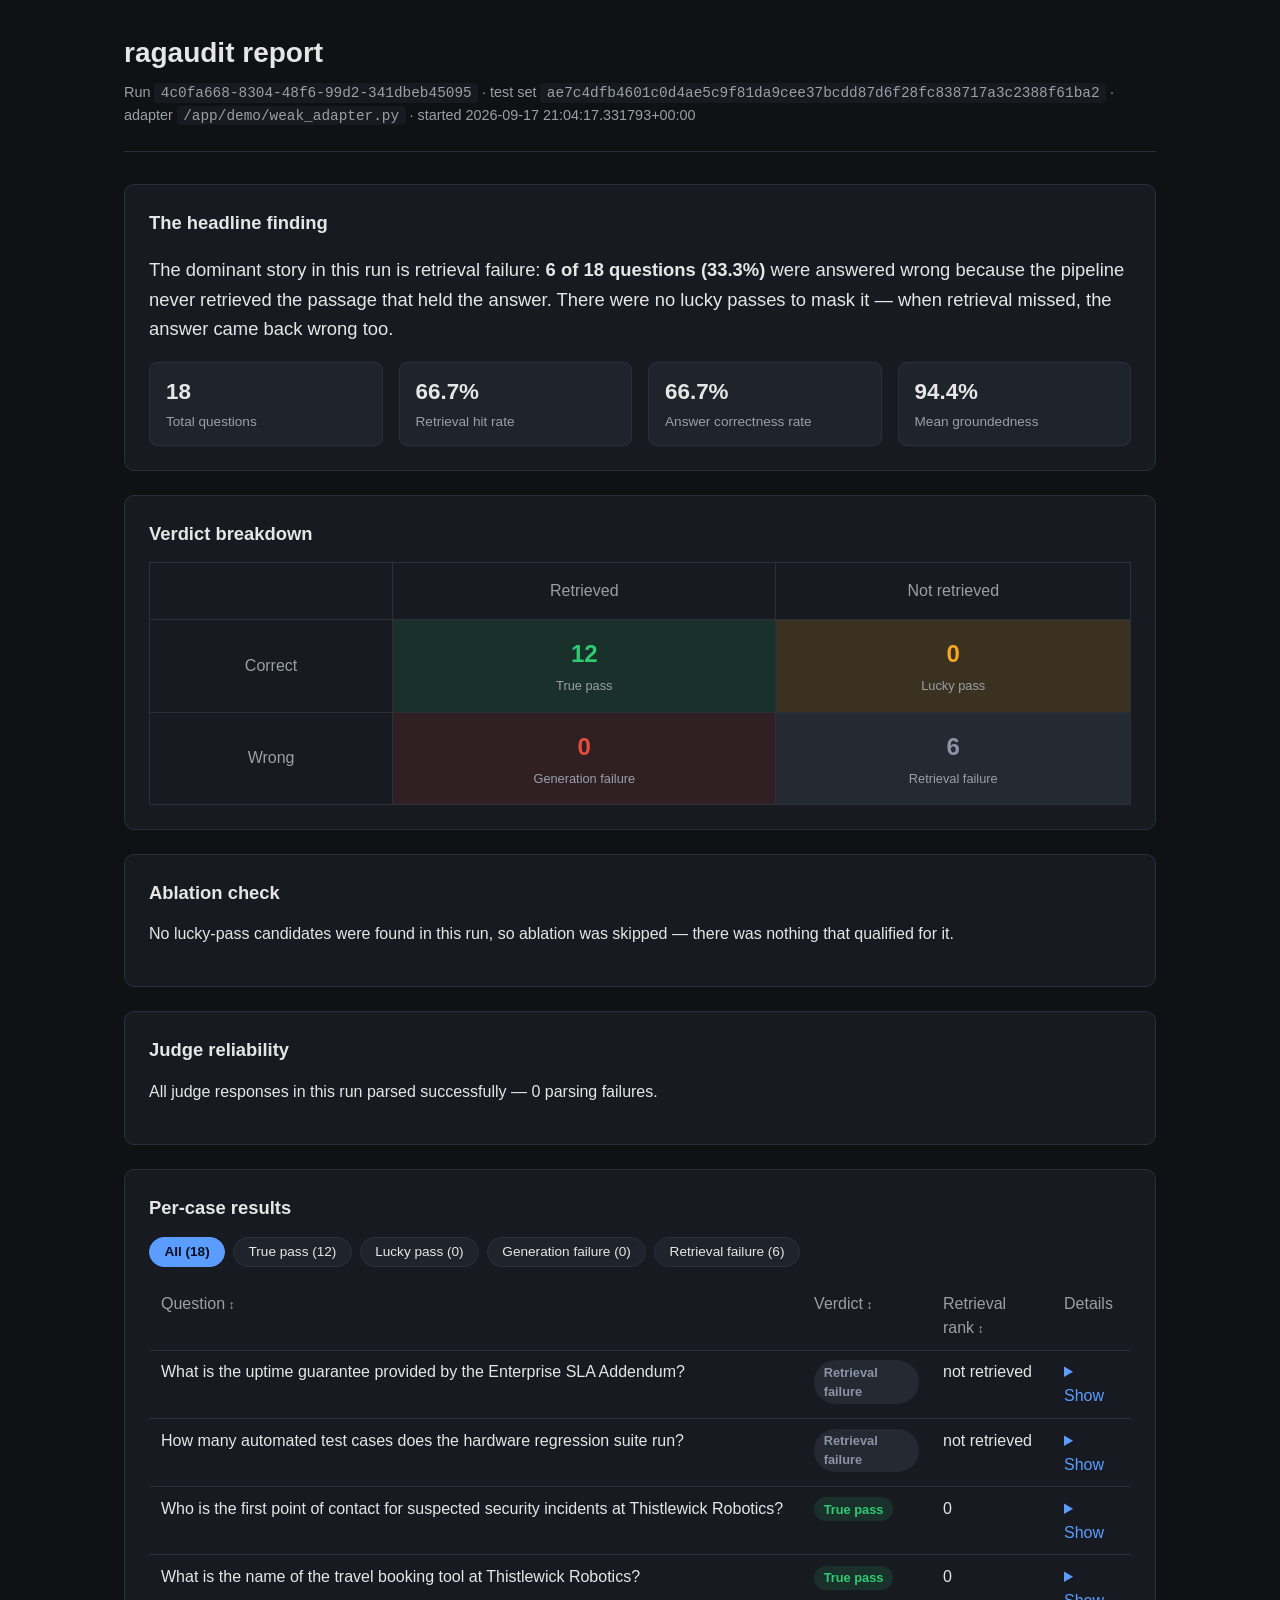
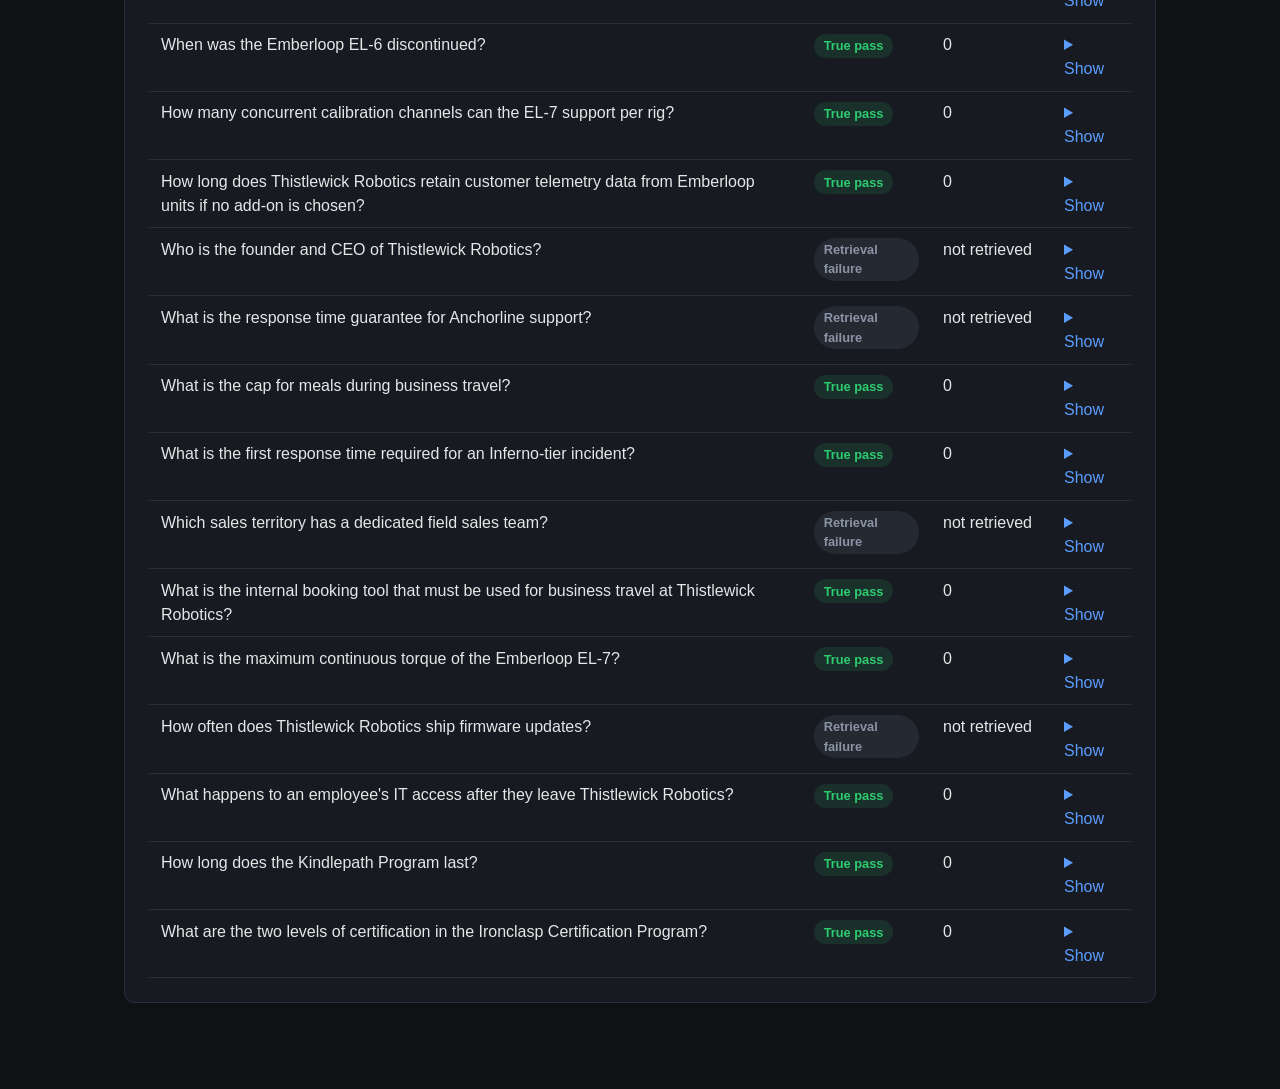
==== docs/sample-report-degraded.html @ cb57e563 "Publish sample reports" ====
<!DOCTYPE html>
<html lang="en" data-theme="dark">
<head>
<meta charset="utf-8">
<meta name="viewport" content="width=device-width, initial-scale=1">
<title>ragaudit report — 4c0fa668-8304-48f6-99d2-341dbeb45095</title>
<style>
/* Shared stylesheet for the ragaudit HTML report and the docs/ landing page.
   Dark theme, system font stack, no external fonts or frameworks. */

:root {
  --bg: #0f1115;
  --surface: #171a21;
  --surface-raised: #1f232c;
  --border: #2a2f3a;
  --text: #e6e6e6;
  --text-muted: #9aa0a6;
  --accent: #5b9dff;

  --true-pass: #2ecc71;
  --lucky-pass: #f5a623;
  --generation-failure: #e74c3c;
  --retrieval-failure: #8a94a6;

  --true-pass-bg: rgba(46, 204, 113, 0.12);
  --lucky-pass-bg: rgba(245, 166, 35, 0.16);
  --generation-failure-bg: rgba(231, 76, 60, 0.12);
  --retrieval-failure-bg: rgba(138, 148, 166, 0.12);
}

* {
  box-sizing: border-box;
}

body {
  margin: 0;
  padding: 0;
  background: var(--bg);
  color: var(--text);
  font-family: -apple-system, BlinkMacSystemFont, "Segoe UI", Roboto, Helvetica, Arial, sans-serif;
  line-height: 1.5;
}

.container {
  max-width: 1080px;
  margin: 0 auto;
  padding: 2rem 1.5rem 4rem;
}

header.report-header {
  margin-bottom: 2rem;
  padding-bottom: 1.5rem;
  border-bottom: 1px solid var(--border);
}

header.report-header h1 {
  margin: 0 0 0.5rem;
  font-size: 1.75rem;
}

.meta {
  color: var(--text-muted);
  font-size: 0.9rem;
}

.meta code {
  background: var(--surface);
  padding: 0.1rem 0.4rem;
  border-radius: 4px;
}

section {
  background: var(--surface);
  border: 1px solid var(--border);
  border-radius: 10px;
  padding: 1.5rem;
  margin-bottom: 1.5rem;
}

section h2 {
  margin-top: 0;
  font-size: 1.15rem;
}

.headline-sentence {
  font-size: 1.15rem;
  line-height: 1.6;
}

.stats-grid {
  display: grid;
  grid-template-columns: repeat(auto-fit, minmax(160px, 1fr));
  gap: 1rem;
}

.stat {
  background: var(--surface-raised);
  border: 1px solid var(--border);
  border-radius: 8px;
  padding: 0.75rem 1rem;
}

.stat .value {
  font-size: 1.4rem;
  font-weight: 600;
  display: block;
}

.stat .label {
  color: var(--text-muted);
  font-size: 0.85rem;
}

table.matrix-table {
  border-collapse: collapse;
  width: 100%;
  text-align: center;
}

table.matrix-table th,
table.matrix-table td {
  border: 1px solid var(--border);
  padding: 1rem;
}

table.matrix-table th {
  color: var(--text-muted);
  font-weight: 500;
}

table.matrix-table td {
  font-size: 1.5rem;
  font-weight: 700;
}

.cell-label {
  display: block;
  font-size: 0.8rem;
  font-weight: 400;
  color: var(--text-muted);
  margin-top: 0.25rem;
}

.cell-true-pass {
  background: var(--true-pass-bg);
  color: var(--true-pass);
}

.cell-lucky-pass {
  background: var(--lucky-pass-bg);
  color: var(--lucky-pass);
}

.cell-generation-failure {
  background: var(--generation-failure-bg);
  color: var(--generation-failure);
}

.cell-retrieval-failure {
  background: var(--retrieval-failure-bg);
  color: var(--retrieval-failure);
}

.warning {
  color: var(--lucky-pass);
}

.filter-bar {
  display: flex;
  flex-wrap: wrap;
  gap: 0.5rem;
  margin-bottom: 1rem;
}

.filter-btn {
  background: var(--surface-raised);
  color: var(--text);
  border: 1px solid var(--border);
  border-radius: 999px;
  padding: 0.4rem 0.9rem;
  font-size: 0.85rem;
  cursor: pointer;
}

.filter-btn:hover {
  border-color: var(--accent);
}

.filter-btn.active {
  background: var(--accent);
  border-color: var(--accent);
  color: #061021;
  font-weight: 600;
}

table#case-table {
  border-collapse: collapse;
  width: 100%;
}

table#case-table th,
table#case-table td {
  border-bottom: 1px solid var(--border);
  padding: 0.6rem 0.75rem;
  text-align: left;
  vertical-align: top;
}

table#case-table th {
  color: var(--text-muted);
  font-weight: 500;
  user-select: none;
}

table#case-table th[data-sort]::after {
  content: " \2195";
  color: var(--text-muted);
  font-size: 0.75rem;
}

.badge {
  display: inline-block;
  padding: 0.15rem 0.6rem;
  border-radius: 999px;
  font-size: 0.8rem;
  font-weight: 600;
}

.badge-true_pass {
  background: var(--true-pass-bg);
  color: var(--true-pass);
}

.badge-lucky_pass {
  background: var(--lucky-pass-bg);
  color: var(--lucky-pass);
}

.badge-generation_failure {
  background: var(--generation-failure-bg);
  color: var(--generation-failure);
}

.badge-retrieval_failure {
  background: var(--retrieval-failure-bg);
  color: var(--retrieval-failure);
}

details summary {
  cursor: pointer;
  color: var(--accent);
}

details dl {
  margin: 0.75rem 0 0;
}

details dt {
  color: var(--text-muted);
  font-size: 0.8rem;
  margin-top: 0.6rem;
}

details dd {
  margin: 0.2rem 0 0;
  white-space: pre-wrap;
}

details ol {
  margin: 0.2rem 0 0;
  padding-left: 1.2rem;
}

a {
  color: var(--accent);
}

</style>
</head>
<body>
<div class="container">

  <header class="report-header">
    <h1>ragaudit report</h1>
    <div class="meta">
      Run <code>4c0fa668-8304-48f6-99d2-341dbeb45095</code> ·
      test set <code>ae7c4dfb4601c0d4ae5c9f81da9cee37bcdd87d6f28fc838717a3c2388f61ba2</code> ·
      adapter <code>/app/demo/weak_adapter.py</code> ·
      started 2026-09-17 21:04:17.331793+00:00
    </div>
  </header>

  <section class="headline">
    <h2>The headline finding</h2>
    <p class="headline-sentence">
      
      The dominant story in this run is retrieval failure:
      <strong>6 of 18 questions (33.3%)</strong>
      were answered wrong because the pipeline never retrieved the passage that held the answer.
      There were no lucky passes to mask it &mdash; when retrieval missed, the answer came back
      wrong too.
      
    </p>
    <div class="stats-grid">
      <div class="stat">
        <span class="value">18</span>
        <span class="label">Total questions</span>
      </div>
      <div class="stat">
        <span class="value">66.7%</span>
        <span class="label">Retrieval hit rate</span>
      </div>
      <div class="stat">
        <span class="value">66.7%</span>
        <span class="label">Answer correctness rate</span>
      </div>
      <div class="stat">
        <span class="value">
          94.4%
        </span>
        <span class="label">Mean groundedness</span>
      </div>
    </div>
  </section>

  <section class="matrix">
    <h2>Verdict breakdown</h2>
    <table class="matrix-table">
      <thead>
        <tr>
          <th></th>
          <th>Retrieved</th>
          <th>Not retrieved</th>
        </tr>
      </thead>
      <tbody>
        <tr>
          <th>Correct</th>
          <td class="cell-true-pass">12<span class="cell-label">True pass</span></td>
          <td class="cell-lucky-pass">0<span class="cell-label">Lucky pass</span></td>
        </tr>
        <tr>
          <th>Wrong</th>
          <td class="cell-generation-failure">0<span class="cell-label">Generation failure</span></td>
          <td class="cell-retrieval-failure">6<span class="cell-label">Retrieval failure</span></td>
        </tr>
      </tbody>
    </table>
  </section>

  <section class="ablation">
    <h2>Ablation check</h2>
    
    <p>No lucky-pass candidates were found in this run, so ablation was skipped &mdash; there was
    nothing that qualified for it.</p>
    
  </section>

  <section class="judge-failures">
    <h2>Judge reliability</h2>
    <p>
      
      All judge responses in this run parsed successfully &mdash; 0 parsing failures.
      
    </p>
  </section>

  <section class="cases">
    <h2>Per-case results</h2>
    <div class="filter-bar" role="group" aria-label="Filter by verdict">
      <button type="button" class="filter-btn active" data-filter="all">All (18)</button>
      <button type="button" class="filter-btn" data-filter="true_pass">True pass (12)</button>
      <button type="button" class="filter-btn" data-filter="lucky_pass">Lucky pass (0)</button>
      <button type="button" class="filter-btn" data-filter="generation_failure">Generation failure (0)</button>
      <button type="button" class="filter-btn" data-filter="retrieval_failure">Retrieval failure (6)</button>
    </div>
    <table id="case-table">
      <thead>
        <tr>
          <th data-sort="question">Question</th>
          <th data-sort="verdict">Verdict</th>
          <th data-sort="rank">Retrieval rank</th>
          <th>Details</th>
        </tr>
      </thead>
      <tbody>
        
        <tr class="case-row" data-verdict="retrieval_failure" data-rank="-1">
          <td>What is the uptime guarantee provided by the Enterprise SLA Addendum?</td>
          <td><span class="badge badge-retrieval_failure">Retrieval failure</span></td>
          <td>not retrieved</td>
          <td>
            <details>
              <summary>Show</summary>
              <dl>
                <dt>Expected answer</dt>
                <dd>99.9% measured monthly</dd>
                <dt>Model answer</dt>
                <dd>I don&#39;t know.</dd>
                <dt>Retrieved contexts</dt>
                <dd>
                  
                  <ol>
                    
                    <li># Internal Tools Naming Convention

Thistlewick Robotics names most of its internal tools after fire or
ember imagery, a tradition that started with the Redwatch Protocol and
has stuck ever since: the expense system is Ledgerfox, the travel
booking tool is Farroute, and the offboarding process is the Emberdown
Process. New internal tools are supposed to follow this convention, but
it is enforced only loosely; the engineering team&#39;s internal wiki is
simply called &#34;the Wiki&#34; and nobody has ever proposed renaming it. Any
new tool name must be approved by the internal tools committee before
it ships company-wide.
</li>
                    
                  </ol>
                  
                </dd>
                
                
              </dl>
            </details>
          </td>
        </tr>
        
        <tr class="case-row" data-verdict="retrieval_failure" data-rank="-1">
          <td>How many automated test cases does the hardware regression suite run?</td>
          <td><span class="badge badge-retrieval_failure">Retrieval failure</span></td>
          <td>not retrieved</td>
          <td>
            <details>
              <summary>Show</summary>
              <dl>
                <dt>Expected answer</dt>
                <dd>212</dd>
                <dt>Model answer</dt>
                <dd>I don&#39;t know.</dd>
                <dt>Retrieved contexts</dt>
                <dd>
                  
                  <ol>
                    
                    <li># Expense Policy

Thistlewick Robotics reimburses employee expenses submitted within 60
days of purchase; anything older is denied automatically by the
expense system, with no manual override. Meals during business travel
are capped at 45 dollars per day. Any single expense over 500 dollars
requires manager approval before submission, not just after. The
expense system, internally called Ledgerfox, was adopted in 2022 and
replaced a manual spreadsheet process that had been in place since the
company&#39;s founding.
</li>
                    
                  </ol>
                  
                </dd>
                
                
              </dl>
            </details>
          </td>
        </tr>
        
        <tr class="case-row" data-verdict="true_pass" data-rank="0">
          <td>Who is the first point of contact for suspected security incidents at Thistlewick Robotics?</td>
          <td><span class="badge badge-true_pass">True pass</span></td>
          <td>0</td>
          <td>
            <details>
              <summary>Show</summary>
              <dl>
                <dt>Expected answer</dt>
                <dd>The on-call security lead.</dd>
                <dt>Model answer</dt>
                <dd>The first point of contact for suspected security incidents at Thistlewick Robotics is the on-call security lead.</dd>
                <dt>Retrieved contexts</dt>
                <dd>
                  
                  <ol>
                    
                    <li># Security Incident Escalation

Suspected security incidents at Thistlewick Robotics are escalated
through a chain separate from the Redwatch Protocol used for
operational incidents. The first point of contact is the on-call
security lead, who must acknowledge a report within 15 minutes. If the
security lead does not acknowledge within that window, the report
automatically pages the CTO directly. All confirmed security incidents
are logged in a register that only two people can edit: the CTO and
the head of security. The register has never been reset since it was
created in 2021.
</li>
                    
                  </ol>
                  
                </dd>
                
                
              </dl>
            </details>
          </td>
        </tr>
        
        <tr class="case-row" data-verdict="true_pass" data-rank="0">
          <td>What is the name of the travel booking tool at Thistlewick Robotics?</td>
          <td><span class="badge badge-true_pass">True pass</span></td>
          <td>0</td>
          <td>
            <details>
              <summary>Show</summary>
              <dl>
                <dt>Expected answer</dt>
                <dd>Farroute</dd>
                <dt>Model answer</dt>
                <dd>The name of the travel booking tool at Thistlewick Robotics is Farroute.</dd>
                <dt>Retrieved contexts</dt>
                <dd>
                  
                  <ol>
                    
                    <li># Internal Tools Naming Convention

Thistlewick Robotics names most of its internal tools after fire or
ember imagery, a tradition that started with the Redwatch Protocol and
has stuck ever since: the expense system is Ledgerfox, the travel
booking tool is Farroute, and the offboarding process is the Emberdown
Process. New internal tools are supposed to follow this convention, but
it is enforced only loosely; the engineering team&#39;s internal wiki is
simply called &#34;the Wiki&#34; and nobody has ever proposed renaming it. Any
new tool name must be approved by the internal tools committee before
it ships company-wide.
</li>
                    
                  </ol>
                  
                </dd>
                
                
              </dl>
            </details>
          </td>
        </tr>
        
        <tr class="case-row" data-verdict="true_pass" data-rank="0">
          <td>When was the Emberloop EL-6 discontinued?</td>
          <td><span class="badge badge-true_pass">True pass</span></td>
          <td>0</td>
          <td>
            <details>
              <summary>Show</summary>
              <dl>
                <dt>Expected answer</dt>
                <dd>March 2023</dd>
                <dt>Model answer</dt>
                <dd>The Emberloop EL-6 was discontinued in March 2023.</dd>
                <dt>Retrieved contexts</dt>
                <dd>
                  
                  <ol>
                    
                    <li># The Emberloop EL-6 (Legacy)

Before the EL-7, Thistlewick Robotics sold the Emberloop EL-6, which
shipped from 2020 until it was discontinued in March 2023 when the EL-7
launched. The EL-6 weighed 2.9 kilograms, noticeably heavier than the
EL-7&#39;s 2.4 kilograms, and had no sealed housing, so it was not rated
for outdoor use the way the EL-7 is. Thistlewick Robotics still
supports EL-6 units already in the field with spare parts through
2027, but all new firmware features are built for the EL-7 only.
Customers upgrading from an EL-6 to an EL-7 receive a 15% trade-in
credit.
</li>
                    
                  </ol>
                  
                </dd>
                
                
              </dl>
            </details>
          </td>
        </tr>
        
        <tr class="case-row" data-verdict="true_pass" data-rank="0">
          <td>How many concurrent calibration channels can the EL-7 support per rig?</td>
          <td><span class="badge badge-true_pass">True pass</span></td>
          <td>0</td>
          <td>
            <details>
              <summary>Show</summary>
              <dl>
                <dt>Expected answer</dt>
                <dd>14 concurrent calibration channels</dd>
                <dt>Model answer</dt>
                <dd>The EL-7 can support a maximum of 14 concurrent calibration channels per rig.</dd>
                <dt>Retrieved contexts</dt>
                <dd>
                  
                  <ol>
                    
                    <li># Field Calibration for the EL-7

Every Emberloop EL-7 unit must be field-calibrated within 30 days of
installation. The EL-7 calibration procedure supports a maximum of 14
concurrent calibration channels per rig, and a full calibration pass
takes approximately 40 minutes per channel. Field technicians use a
handheld tool called the Calibration Wand to run the procedure; the
Calibration Wand itself must be recalibrated against a reference EL-7
unit every 90 days. Skipping a scheduled calibration voids the EL-7&#39;s
torque-accuracy warranty, though the general 5-year mechanical
warranty is unaffected.
</li>
                    
                  </ol>
                  
                </dd>
                
                
              </dl>
            </details>
          </td>
        </tr>
        
        <tr class="case-row" data-verdict="true_pass" data-rank="0">
          <td>How long does Thistlewick Robotics retain customer telemetry data from Emberloop units if no add-on is chosen?</td>
          <td><span class="badge badge-true_pass">True pass</span></td>
          <td>0</td>
          <td>
            <details>
              <summary>Show</summary>
              <dl>
                <dt>Expected answer</dt>
                <dd>18 months</dd>
                <dt>Model answer</dt>
                <dd>Thistlewick Robotics retains customer telemetry data from Emberloop units for 18 months if no add-on is chosen.</dd>
                <dt>Retrieved contexts</dt>
                <dd>
                  
                  <ol>
                    
                    <li># Data Retention Policy

Thistlewick Robotics retains customer telemetry data from Emberloop
units for 18 months before automatic deletion, unless a customer has
opted into the Extended Retention add-on, which keeps data for 5
years. Internal chat logs are retained for 90 days by default.
Security incident records, by contrast, are kept indefinitely and are
never subject to automatic deletion. Requests to delete a customer&#39;s
data early must be approved by the data protection officer, a role
that has been held by the same person since the policy was written in
2022.
</li>
                    
                  </ol>
                  
                </dd>
                
                
              </dl>
            </details>
          </td>
        </tr>
        
        <tr class="case-row" data-verdict="retrieval_failure" data-rank="-1">
          <td>Who is the founder and CEO of Thistlewick Robotics?</td>
          <td><span class="badge badge-retrieval_failure">Retrieval failure</span></td>
          <td>not retrieved</td>
          <td>
            <details>
              <summary>Show</summary>
              <dl>
                <dt>Expected answer</dt>
                <dd>Mira Oyelaran</dd>
                <dt>Model answer</dt>
                <dd>I don&#39;t know.</dd>
                <dt>Retrieved contexts</dt>
                <dd>
                  
                  <ol>
                    
                    <li># Field Calibration for the EL-7

Every Emberloop EL-7 unit must be field-calibrated within 30 days of
installation. The EL-7 calibration procedure supports a maximum of 14
concurrent calibration channels per rig, and a full calibration pass
takes approximately 40 minutes per channel. Field technicians use a
handheld tool called the Calibration Wand to run the procedure; the
Calibration Wand itself must be recalibrated against a reference EL-7
unit every 90 days. Skipping a scheduled calibration voids the EL-7&#39;s
torque-accuracy warranty, though the general 5-year mechanical
warranty is unaffected.
</li>
                    
                  </ol>
                  
                </dd>
                
                
              </dl>
            </details>
          </td>
        </tr>
        
        <tr class="case-row" data-verdict="retrieval_failure" data-rank="-1">
          <td>What is the response time guarantee for Anchorline support?</td>
          <td><span class="badge badge-retrieval_failure">Retrieval failure</span></td>
          <td>not retrieved</td>
          <td>
            <details>
              <summary>Show</summary>
              <dl>
                <dt>Expected answer</dt>
                <dd>8-hour response during business hours.</dd>
                <dt>Model answer</dt>
                <dd>I don&#39;t know.</dd>
                <dt>Retrieved contexts</dt>
                <dd>
                  
                  <ol>
                    
                    <li># Thistlewick Robotics — Company Overview

Thistlewick Robotics was founded in 2019 and is headquartered in Port
Callendra. The company currently employs 143 people across two offices.
Thistlewick Robotics is led by its founder and CEO, Mira Oyelaran, who
previously ran the company&#39;s research division before taking over as
chief executive in 2022. The company&#39;s stated mission is &#34;to make
precision actuation boring, reliable, and cheap.&#34; Thistlewick Robotics
is privately held and has not taken outside investment since its
founding round.
</li>
                    
                  </ol>
                  
                </dd>
                
                
              </dl>
            </details>
          </td>
        </tr>
        
        <tr class="case-row" data-verdict="true_pass" data-rank="0">
          <td>What is the cap for meals during business travel?</td>
          <td><span class="badge badge-true_pass">True pass</span></td>
          <td>0</td>
          <td>
            <details>
              <summary>Show</summary>
              <dl>
                <dt>Expected answer</dt>
                <dd>45 dollars per day</dd>
                <dt>Model answer</dt>
                <dd>The cap for meals during business travel is 45 dollars per day.</dd>
                <dt>Retrieved contexts</dt>
                <dd>
                  
                  <ol>
                    
                    <li># Expense Policy

Thistlewick Robotics reimburses employee expenses submitted within 60
days of purchase; anything older is denied automatically by the
expense system, with no manual override. Meals during business travel
are capped at 45 dollars per day. Any single expense over 500 dollars
requires manager approval before submission, not just after. The
expense system, internally called Ledgerfox, was adopted in 2022 and
replaced a manual spreadsheet process that had been in place since the
company&#39;s founding.
</li>
                    
                  </ol>
                  
                </dd>
                
                
              </dl>
            </details>
          </td>
        </tr>
        
        <tr class="case-row" data-verdict="true_pass" data-rank="0">
          <td>What is the first response time required for an Inferno-tier incident?</td>
          <td><span class="badge badge-true_pass">True pass</span></td>
          <td>0</td>
          <td>
            <details>
              <summary>Show</summary>
              <dl>
                <dt>Expected answer</dt>
                <dd>12 minutes</dd>
                <dt>Model answer</dt>
                <dd>The first response time required for an Inferno-tier incident is within 12 minutes of being declared.</dd>
                <dt>Retrieved contexts</dt>
                <dd>
                  
                  <ol>
                    
                    <li># The Redwatch Protocol

Thistlewick Robotics handles production incidents under the Redwatch
Protocol, which defines three severity tiers: Ember, Blaze, and
Inferno, in increasing order of severity. An Inferno-tier incident, the
most severe tier, must receive a first response from the on-call
engineer within 12 minutes of being declared. The team responsible for
running the Redwatch Protocol is the Cinder Response Unit, a rotating
group of eight engineers. Every Inferno-tier incident requires a
written postmortem within 5 business days of resolution, reviewed by
the Cinder Response Unit lead before it is closed.
</li>
                    
                  </ol>
                  
                </dd>
                
                
              </dl>
            </details>
          </td>
        </tr>
        
        <tr class="case-row" data-verdict="retrieval_failure" data-rank="-1">
          <td>Which sales territory has a dedicated field sales team?</td>
          <td><span class="badge badge-retrieval_failure">Retrieval failure</span></td>
          <td>not retrieved</td>
          <td>
            <details>
              <summary>Show</summary>
              <dl>
                <dt>Expected answer</dt>
                <dd>Callendra Metro</dd>
                <dt>Model answer</dt>
                <dd>I don&#39;t know.</dd>
                <dt>Retrieved contexts</dt>
                <dd>
                  
                  <ol>
                    
                    <li># Enterprise SLA Addendum

Customers on the Coreline support tier can sign an optional Enterprise
SLA Addendum on top of the standard 2-hour response guarantee. The
Addendum adds an uptime guarantee of 99.9% measured monthly, and pays
an automatic service credit equal to 5% of the monthly contract value
for every hour the guarantee is breached, up to a cap of 50% in a
single month. The Enterprise SLA Addendum is only available to
customers with at least 3 EL-7 units under contract, and it must be
renewed annually rather than automatically.
</li>
                    
                  </ol>
                  
                </dd>
                
                
              </dl>
            </details>
          </td>
        </tr>
        
        <tr class="case-row" data-verdict="true_pass" data-rank="0">
          <td>What is the internal booking tool that must be used for business travel at Thistlewick Robotics?</td>
          <td><span class="badge badge-true_pass">True pass</span></td>
          <td>0</td>
          <td>
            <details>
              <summary>Show</summary>
              <dl>
                <dt>Expected answer</dt>
                <dd>Farroute</dd>
                <dt>Model answer</dt>
                <dd>The internal booking tool that must be used for business travel at Thistlewick Robotics is Farroute.</dd>
                <dt>Retrieved contexts</dt>
                <dd>
                  
                  <ol>
                    
                    <li># Travel Policy

Business travel booked through Thistlewick Robotics&#39; travel policy
must go through the internal booking tool, Farroute, rather than being
booked directly and expensed afterward. Flights under 6 hours must be
economy class; flights over 6 hours may be booked in premium economy.
Employees must book at least 10 business days in advance except for
customer emergencies, which are exempt from the advance-booking rule
entirely. Rental cars require a second approval from the employee&#39;s
manager beyond the standard Farroute booking approval.
</li>
                    
                  </ol>
                  
                </dd>
                
                
              </dl>
            </details>
          </td>
        </tr>
        
        <tr class="case-row" data-verdict="true_pass" data-rank="0">
          <td>What is the maximum continuous torque of the Emberloop EL-7?</td>
          <td><span class="badge badge-true_pass">True pass</span></td>
          <td>0</td>
          <td>
            <details>
              <summary>Show</summary>
              <dl>
                <dt>Expected answer</dt>
                <dd>38 newton-meters</dd>
                <dt>Model answer</dt>
                <dd>The maximum continuous torque of the Emberloop EL-7 is 38 newton-meters.</dd>
                <dt>Retrieved contexts</dt>
                <dd>
                  
                  <ol>
                    
                    <li># The Emberloop Actuator

The Emberloop Actuator is Thistlewick Robotics&#39; flagship product. The
current model, the Emberloop EL-7, weighs 2.4 kilograms and delivers a
maximum continuous torque of 38 newton-meters. On a full charge, the
EL-7&#39;s internal battery lasts 11 hours under typical duty cycles. The
EL-7 replaced the earlier EL-6 model in March 2023 and added a sealed
housing rated for outdoor use. Every Emberloop unit ships with a
5-year mechanical warranty, which is two years longer than the
warranty offered on the EL-6.
</li>
                    
                  </ol>
                  
                </dd>
                
                
              </dl>
            </details>
          </td>
        </tr>
        
        <tr class="case-row" data-verdict="retrieval_failure" data-rank="-1">
          <td>How often does Thistlewick Robotics ship firmware updates?</td>
          <td><span class="badge badge-retrieval_failure">Retrieval failure</span></td>
          <td>not retrieved</td>
          <td>
            <details>
              <summary>Show</summary>
              <dl>
                <dt>Expected answer</dt>
                <dd>every 6 weeks</dd>
                <dt>Model answer</dt>
                <dd>I don&#39;t know.</dd>
                <dt>Retrieved contexts</dt>
                <dd>
                  
                  <ol>
                    
                    <li># The Redwatch Protocol

Thistlewick Robotics handles production incidents under the Redwatch
Protocol, which defines three severity tiers: Ember, Blaze, and
Inferno, in increasing order of severity. An Inferno-tier incident, the
most severe tier, must receive a first response from the on-call
engineer within 12 minutes of being declared. The team responsible for
running the Redwatch Protocol is the Cinder Response Unit, a rotating
group of eight engineers. Every Inferno-tier incident requires a
written postmortem within 5 business days of resolution, reviewed by
the Cinder Response Unit lead before it is closed.
</li>
                    
                  </ol>
                  
                </dd>
                
                
              </dl>
            </details>
          </td>
        </tr>
        
        <tr class="case-row" data-verdict="true_pass" data-rank="0">
          <td>What happens to an employee&#39;s IT access after they leave Thistlewick Robotics?</td>
          <td><span class="badge badge-true_pass">True pass</span></td>
          <td>0</td>
          <td>
            <details>
              <summary>Show</summary>
              <dl>
                <dt>Expected answer</dt>
                <dd>IT access is revoked within 4 hours of the employee&#39;s last day being confirmed.</dd>
                <dt>Model answer</dt>
                <dd>An employee&#39;s IT access is revoked within 4 hours of their last day being confirmed.</dd>
                <dt>Retrieved contexts</dt>
                <dd>
                  
                  <ol>
                    
                    <li># The Emberdown Process

When an employee leaves Thistlewick Robotics, their departure is
handled under the Emberdown Process. IT access is revoked within 4
hours of the employee&#39;s last day being confirmed, and the departing
employee&#39;s manager must complete a handover document within 3 business
days. Emberdown does not apply to contractors, who are offboarded
immediately by their engagement manager instead. The Emberdown Process
was introduced in 2022 after an internal audit found offboarding times
varied wildly across teams; before that, there was no company-wide
standard at all.
</li>
                    
                  </ol>
                  
                </dd>
                
                
              </dl>
            </details>
          </td>
        </tr>
        
        <tr class="case-row" data-verdict="true_pass" data-rank="0">
          <td>How long does the Kindlepath Program last?</td>
          <td><span class="badge badge-true_pass">True pass</span></td>
          <td>0</td>
          <td>
            <details>
              <summary>Show</summary>
              <dl>
                <dt>Expected answer</dt>
                <dd>21 business days</dd>
                <dt>Model answer</dt>
                <dd>The Kindlepath Program lasts for 21 business days.</dd>
                <dt>Retrieved contexts</dt>
                <dd>
                  
                  <ol>
                    
                    <li># The Kindlepath Program

New engineering hires at Thistlewick Robotics go through the Kindlepath
Program, an onboarding track that runs for 21 business days. Each
participant is paired with a mentor and has 4 scheduled check-ins over
the course of the program: one in the first week, two in the second
week, and a final review in the third week. Participants who complete
all four check-ins and finish their onboarding project receive a
Compass Badge, which is displayed on their internal profile. The
Kindlepath Program was introduced in 2021 and replaced an earlier,
unstructured onboarding process that had no fixed length.
</li>
                    
                  </ol>
                  
                </dd>
                
                
              </dl>
            </details>
          </td>
        </tr>
        
        <tr class="case-row" data-verdict="true_pass" data-rank="0">
          <td>What are the two levels of certification in the Ironclasp Certification Program?</td>
          <td><span class="badge badge-true_pass">True pass</span></td>
          <td>0</td>
          <td>
            <details>
              <summary>Show</summary>
              <dl>
                <dt>Expected answer</dt>
                <dd>Ironclasp Associate and Ironclasp Master.</dd>
                <dt>Model answer</dt>
                <dd>The two levels of certification in the Ironclasp Certification Program are Ironclasp Associate and Ironclasp Master.</dd>
                <dt>Retrieved contexts</dt>
                <dd>
                  
                  <ol>
                    
                    <li># Partner Certification Program

External integrators can become certified to install and service
Emberloop units through the Ironclasp Certification Program. Ironclasp
certification requires passing a written exam and a hands-on
installation review, and it must be renewed every 2 years. There are
two levels: Ironclasp Associate, which covers installation only, and
Ironclasp Master, which also covers field calibration and warranty
repairs. As of the program&#39;s last review, fewer than 40 partners
worldwide hold Ironclasp Master certification.
</li>
                    
                  </ol>
                  
                </dd>
                
                
              </dl>
            </details>
          </td>
        </tr>
        
      </tbody>
    </table>
  </section>

</div>

<script>
(function () {
  "use strict";

  var filterButtons = Array.prototype.slice.call(document.querySelectorAll(".filter-btn"));
  var rows = Array.prototype.slice.call(document.querySelectorAll("#case-table tbody tr"));

  filterButtons.forEach(function (btn) {
    btn.addEventListener("click", function () {
      filterButtons.forEach(function (b) { b.classList.remove("active"); });
      btn.classList.add("active");
      var filter = btn.getAttribute("data-filter");
      rows.forEach(function (row) {
        var show = filter === "all" || row.getAttribute("data-verdict") === filter;
        row.style.display = show ? "" : "none";
      });
    });
  });

  var sortState = {};
  Array.prototype.slice.call(document.querySelectorAll("#case-table th[data-sort]")).forEach(function (th) {
    th.addEventListener("click", function () {
      var key = th.getAttribute("data-sort");
      var ascending = !sortState[key];
      sortState = {};
      sortState[key] = ascending;

      var tbody = document.querySelector("#case-table tbody");
      var sorted = rows.slice().sort(function (a, b) {
        var av, bv;
        if (key === "rank") {
          av = parseFloat(a.getAttribute("data-rank"));
          bv = parseFloat(b.getAttribute("data-rank"));
        } else if (key === "verdict") {
          av = a.getAttribute("data-verdict");
          bv = b.getAttribute("data-verdict");
        } else {
          av = a.cells[0].textContent.trim().toLowerCase();
          bv = b.cells[0].textContent.trim().toLowerCase();
        }
        if (av < bv) { return ascending ? -1 : 1; }
        if (av > bv) { return ascending ? 1 : -1; }
        return 0;
      });
      sorted.forEach(function (row) { tbody.appendChild(row); });
    });
  });
})();
</script>

</body>
</html>
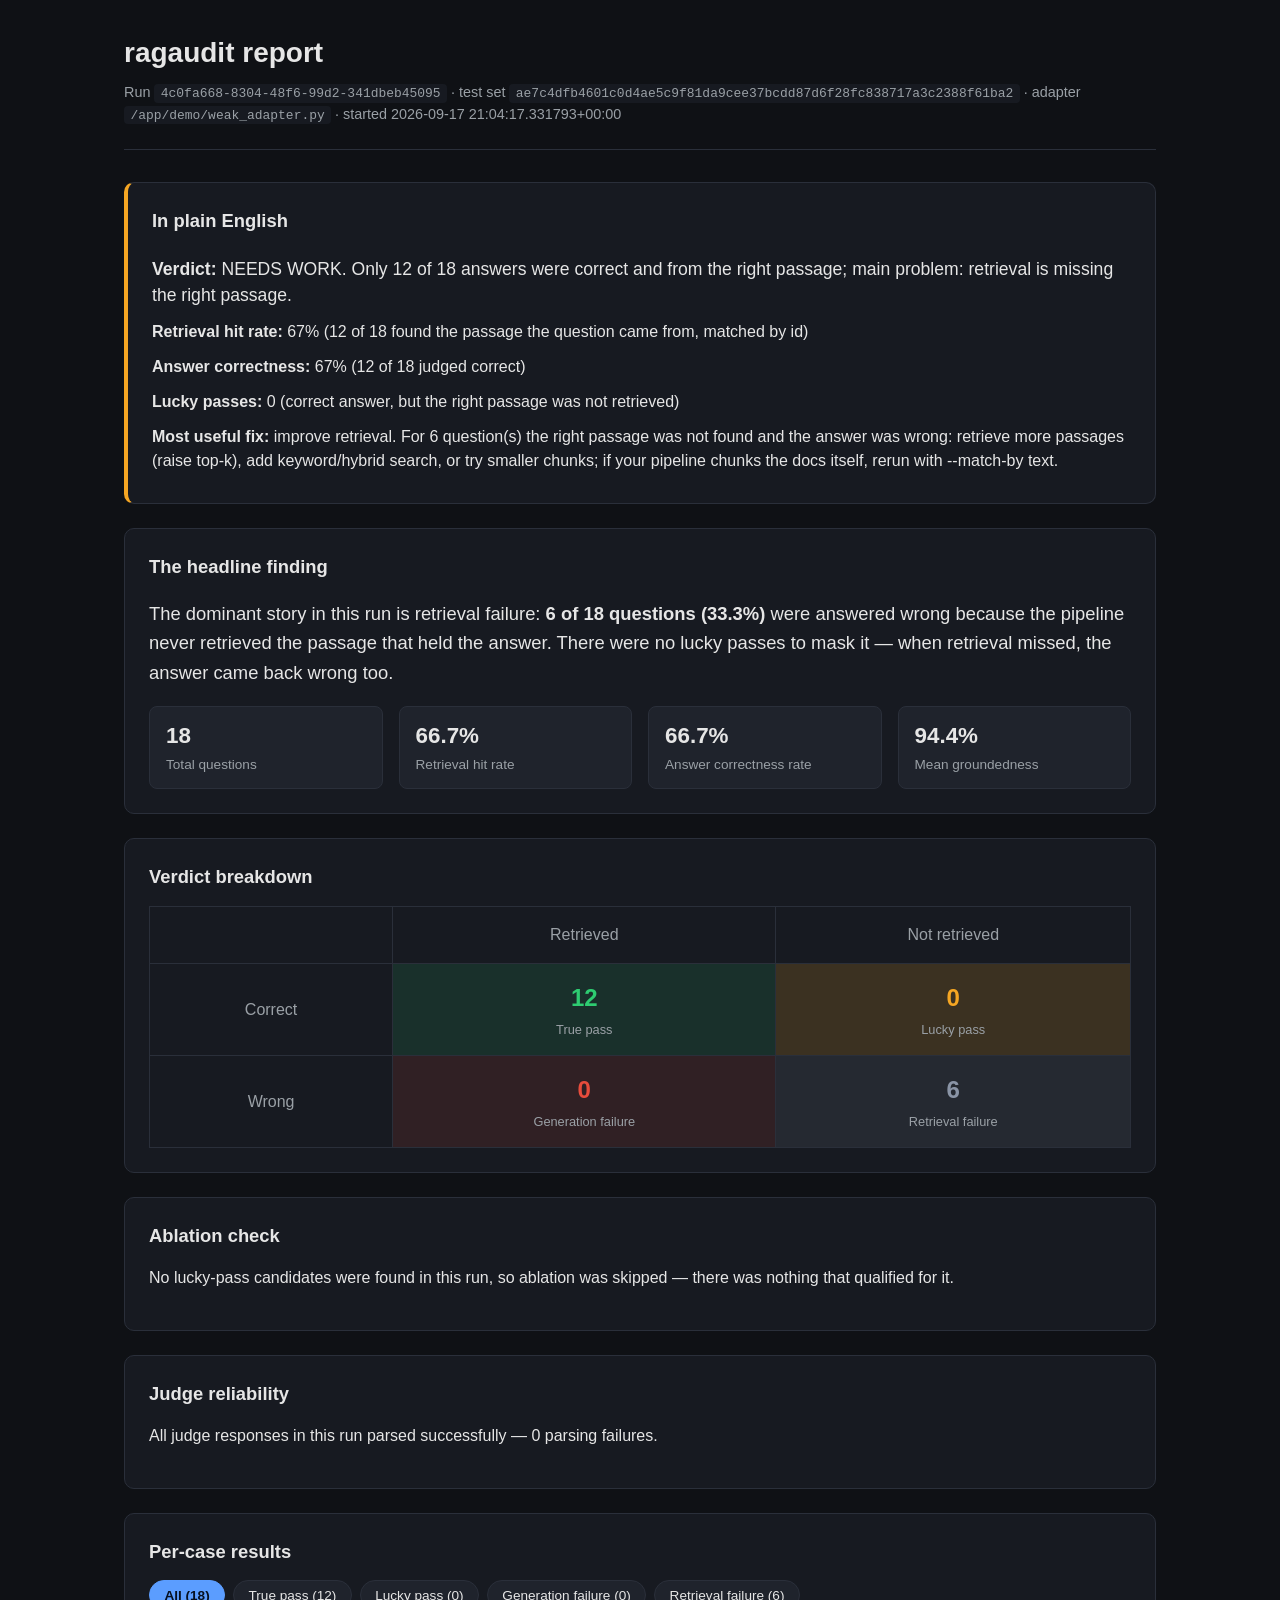
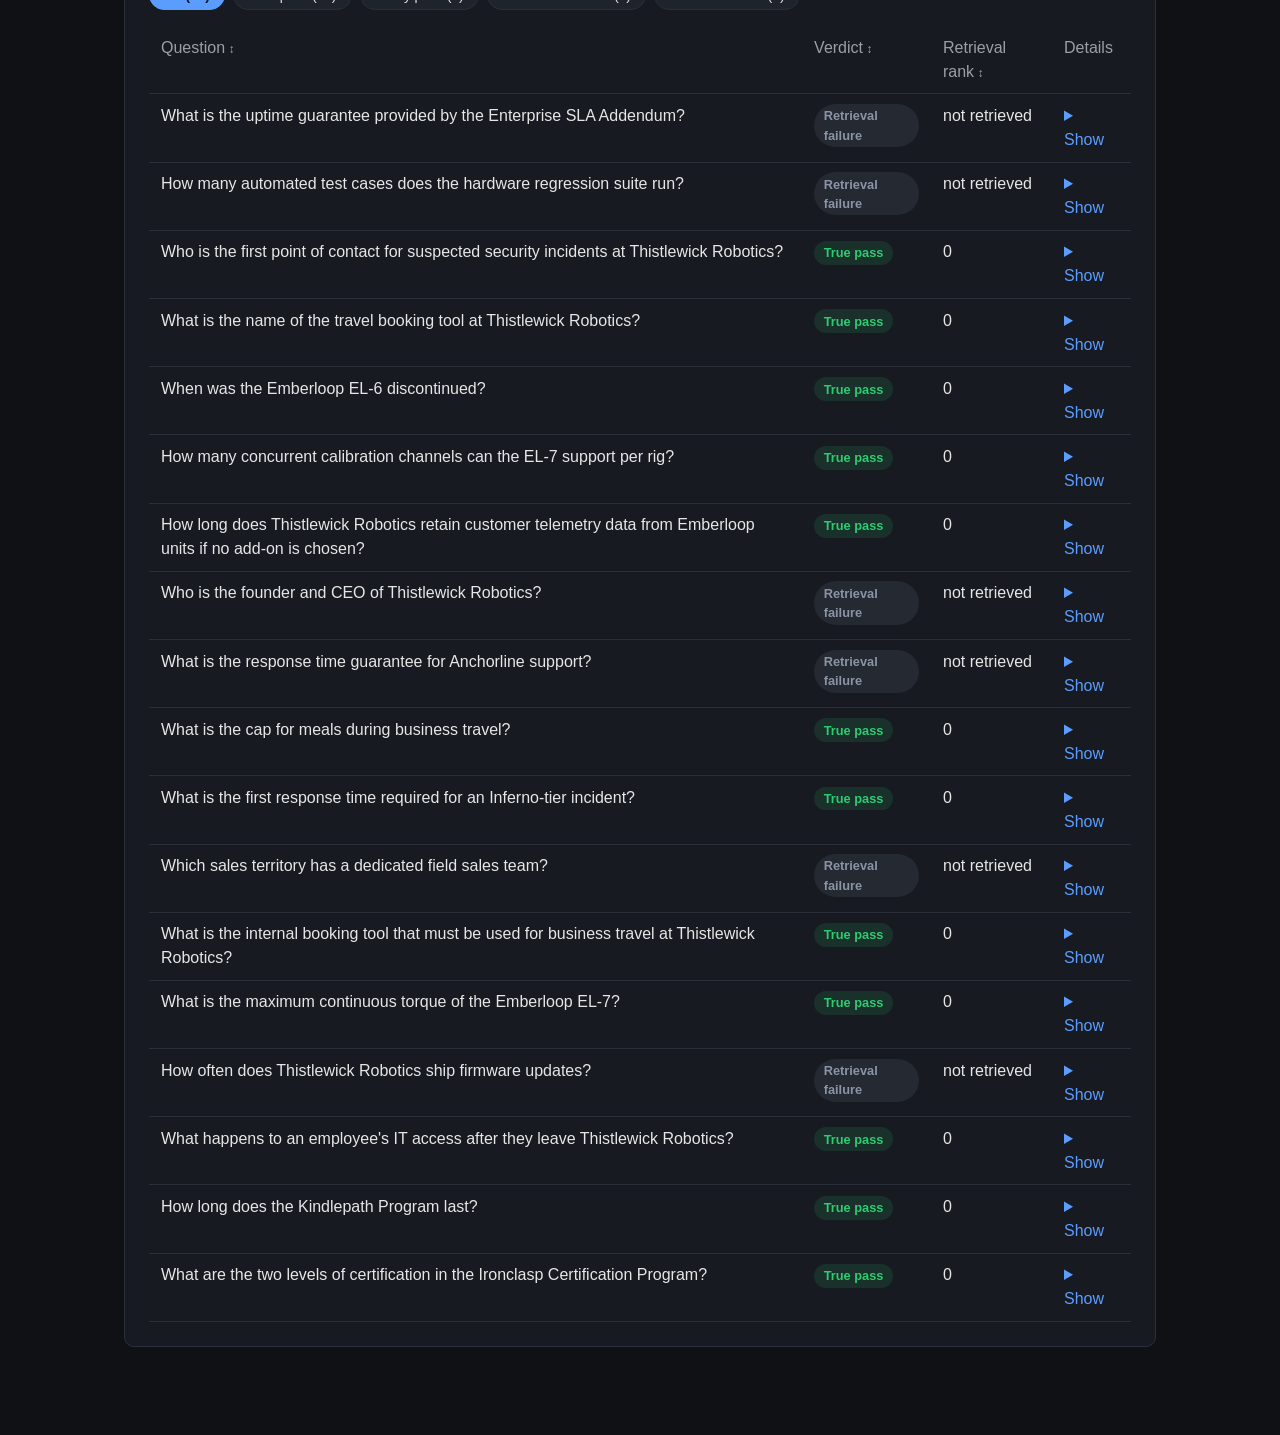
==== commit 8b629ed0: "Put the plain-English summary at the top of the run report The HTML run report now opens with an "In" ====
--- a/docs/sample-report-degraded.html
+++ b/docs/sample-report-degraded.html
@@ -82,6 +82,45 @@
   font-size: 1.15rem;
 }
 
+.report-header .meta code {
+  overflow-wrap: anywhere;
+}
+
+.summary-box {
+  border-left: 4px solid var(--accent);
+}
+
+.summary-box.summary-healthy {
+  border-left-color: var(--true-pass);
+}
+
+.summary-box.summary-needs_work {
+  border-left-color: var(--lucky-pass);
+}
+
+.summary-box.summary-empty {
+  border-left-color: var(--retrieval-failure);
+}
+
+.summary-lines {
+  margin: 0;
+  padding: 0;
+  list-style: none;
+}
+
+.summary-lines li {
+  padding: 0.35rem 0;
+  line-height: 1.5;
+}
+
+.summary-lines li:first-child {
+  font-size: 1.1rem;
+}
+
+.summary-lines strong {
+  color: var(--text);
+}
+
 .headline-sentence {
   font-size: 1.15rem;
   line-height: 1.6;
@@ -273,6 +312,623 @@
 
 a {
   color: var(--accent);
+}
+
+/* --- Code blocks (shared) --- */
+
+pre,
+code {
+  font-family: ui-monospace, SFMono-Regular, Menlo, Consolas, "Liberation Mono", monospace;
+}
+
+code {
+  font-size: 0.9em;
+}
+
+pre {
+  background: var(--surface);
+  border: 1px solid var(--border);
+  border-radius: 8px;
+  padding: 1rem 1.25rem;
+  margin: 0;
+  overflow-x: auto;
+  font-size: 0.9rem;
+  line-height: 1.6;
+  color: var(--text);
+}
+
+pre code {
+  font-size: inherit;
+}
+
+/* --- Landing page (docs/index.html) ---
+   Everything below is scoped under html.ln / body.ln-page so the report
+   styles above are untouched. The page uses full-width bands with the
+   text held in an 1100px column. */
+
+:root {
+  --accent-hover: #78afff;
+  --accent-ink: #061021;
+  --nav-h: 60px;
+}
+
+html.ln {
+  scroll-behavior: smooth;
+  scroll-padding-top: calc(var(--nav-h) + 16px);
+}
+
+body.ln-page {
+  line-height: 1.6;
+}
+
+.ln-col {
+  max-width: 1100px;
+  margin: 0 auto;
+  padding: 0 2rem;
+}
+
+/* Nav */
+
+.ln-nav {
+  position: fixed;
+  top: 0;
+  left: 0;
+  right: 0;
+  height: var(--nav-h);
+  z-index: 10;
+  background: rgba(15, 17, 21, 0.78);
+  -webkit-backdrop-filter: blur(10px);
+  backdrop-filter: blur(10px);
+  border-bottom: 1px solid var(--border);
+}
+
+.ln-nav .ln-col {
+  height: 100%;
+  display: flex;
+  align-items: center;
+  justify-content: space-between;
+}
+
+.ln-brand {
+  color: var(--text);
+  text-decoration: none;
+  font-weight: 700;
+  letter-spacing: -0.01em;
+}
+
+.ln-nav-links {
+  display: flex;
+  align-items: center;
+  gap: 0.25rem;
+  list-style: none;
+  margin: 0;
+  padding: 0;
+}
+
+.ln-nav-links a {
+  display: inline-block;
+  color: var(--text-muted);
+  text-decoration: none;
+  font-size: 0.95rem;
+  padding: 0.4rem 0.75rem;
+  border-radius: 6px;
+  transition: color 150ms, background-color 150ms;
+}
+
+.ln-nav-links a:hover {
+  color: var(--text);
+  background: var(--surface-raised);
+}
+
+.ln-nav-links a.ln-nav-gh {
+  color: var(--text);
+  border: 1px solid var(--border);
+  margin-left: 0.5rem;
+}
+
+.ln-nav-links a.ln-nav-gh:hover {
+  border-color: var(--accent);
+}
+
+/* Focus, shared by every interactive element on the page */
+
+.ln-page a:focus-visible,
+.ln-page button:focus-visible {
+  outline: 2px solid var(--accent);
+  outline-offset: 2px;
+}
+
+/* Bands */
+
+.ln-band {
+  padding: 6rem 0;
+}
+
+.ln-band--alt {
+  background: var(--surface);
+  border-top: 1px solid var(--border);
+  border-bottom: 1px solid var(--border);
+}
+
+.ln-band--alt pre {
+  background: var(--surface-raised);
+}
+
+.ln-band h2 {
+  font-size: 1.75rem;
+  line-height: 1.2;
+  letter-spacing: -0.01em;
+  margin: 0 0 0.75rem;
+}
+
+.ln-band .ln-lead {
+  color: var(--text-muted);
+  font-size: 1.1rem;
+  max-width: 64ch;
+  margin: 0 0 2.5rem;
+}
+
+.ln-band p {
+  max-width: 68ch;
+  margin: 0 0 1rem;
+}
+
+/* Hero */
+
+.ln-hero {
+  min-height: 100vh;
+  padding-top: calc(var(--nav-h) + 3rem);
+  padding-bottom: 4rem;
+  display: flex;
+  align-items: center;
+}
+
+.ln-hero-grid {
+  display: grid;
+  grid-template-columns: 1.05fr 1fr;
+  gap: 4.5rem;
+  align-items: center;
+  width: 100%;
+}
+
+.ln-hero h1 {
+  font-size: 3.5rem;
+  line-height: 1.05;
+  letter-spacing: -0.03em;
+  margin: 0 0 1.25rem;
+}
+
+.ln-hero .ln-desc {
+  font-size: 1.2rem;
+  color: var(--text-muted);
+  max-width: 34rem;
+  margin: 0 0 2.5rem;
+}
+
+.ln-stats {
+  display: grid;
+  grid-template-columns: repeat(2, minmax(0, 1fr));
+  gap: 2rem;
+  margin: 0 0 1rem;
+}
+
+.ln-stat .value {
+  display: block;
+  font-size: 3.75rem;
+  font-weight: 700;
+  line-height: 1;
+  letter-spacing: -0.03em;
+}
+
+.ln-stat .label {
+  display: block;
+  margin-top: 0.5rem;
+  color: var(--text-muted);
+}
+
+.ln-stat--lucky .value {
+  color: var(--lucky-pass);
+}
+
+.ln-stats-note {
+  color: var(--text-muted);
+  max-width: 34rem;
+  margin: 0 0 2.5rem;
+}
+
+.ln-actions {
+  display: flex;
+  gap: 0.75rem;
+  flex-wrap: wrap;
+}
+
+/* Buttons */
+
+.ln-btn {
+  display: inline-flex;
+  align-items: center;
+  padding: 0.7rem 1.25rem;
+  border-radius: 8px;
+  font: inherit;
+  font-weight: 600;
+  font-size: 0.95rem;
+  text-decoration: none;
+  cursor: pointer;
+  border: 1px solid transparent;
+  transition: background-color 150ms, border-color 150ms, color 150ms;
+}
+
+.ln-btn--primary {
+  background: var(--accent);
+  color: var(--accent-ink);
+  border-color: var(--accent);
+}
+
+.ln-btn--primary:hover {
+  background: var(--accent-hover);
+  border-color: var(--accent-hover);
+}
+
+.ln-btn--secondary {
+  background: transparent;
+  color: var(--text);
+  border-color: var(--border);
+}
+
+.ln-btn--secondary:hover {
+  border-color: var(--accent);
+  color: var(--accent);
+}
+
+/* Interactive 2x2 */
+
+.ln-matrix {
+  display: grid;
+  grid-template-columns: 5.5rem repeat(2, minmax(0, 1fr));
+  gap: 0.6rem;
+}
+
+.ln-matrix .axis {
+  color: var(--text-muted);
+  font-size: 0.85rem;
+  display: flex;
+  align-items: center;
+}
+
+.ln-matrix .axis--col {
+  padding-left: 0.25rem;
+  padding-bottom: 0.25rem;
+}
+
+.ln-cell {
+  display: block;
+  width: 100%;
+  text-align: left;
+  font: inherit;
+  color: var(--text);
+  background: var(--surface);
+  border: 1px solid var(--border);
+  border-radius: 10px;
+  padding: 1.25rem 1.1rem;
+  cursor: pointer;
+  transition: border-color 150ms, background-color 150ms;
+}
+
+.ln-cell .verdict {
+  display: block;
+  font-family: ui-monospace, SFMono-Regular, Menlo, Consolas, "Liberation Mono", monospace;
+  font-size: 0.95rem;
+  font-weight: 600;
+  color: var(--text-muted);
+  margin-bottom: 0.3rem;
+  transition: color 150ms;
+}
+
+.ln-cell .explain {
+  display: block;
+  color: var(--text-muted);
+  font-size: 0.85rem;
+  line-height: 1.45;
+}
+
+.ln-cell:hover {
+  border-color: var(--text-muted);
+}
+
+.ln-cell[aria-pressed="true"] {
+  border-color: var(--cell-border);
+  background: var(--cell-bg);
+}
+
+.ln-cell[aria-pressed="true"] .verdict {
+  color: var(--cell);
+}
+
+.ln-cell[aria-pressed="true"] .explain {
+  color: var(--text);
+}
+
+.ln-cell--true  { --cell: var(--true-pass); --cell-border: var(--true-pass); --cell-bg: var(--true-pass-bg); }
+.ln-cell--lucky { --cell: var(--lucky-pass); --cell-border: var(--lucky-pass); --cell-bg: var(--lucky-pass-bg); }
+.ln-cell--gen   { --cell: var(--generation-failure); --cell-border: var(--generation-failure); --cell-bg: var(--generation-failure-bg); }
+.ln-cell--ret   { --cell: var(--retrieval-failure); --cell-border: var(--retrieval-failure); --cell-bg: var(--retrieval-failure-bg); }
+
+/* Lucky is always the dominant cell, selected or not. */
+.ln-cell--lucky {
+  border-color: var(--lucky-pass);
+  padding: 1.5rem 1.25rem;
+}
+
+.ln-cell--lucky .verdict {
+  font-size: 1.25rem;
+  color: var(--lucky-pass);
+}
+
+.ln-cell--lucky[aria-pressed="true"] {
+  border-width: 2px;
+  padding: calc(1.5rem - 1px) calc(1.25rem - 1px);
+}
+
+.ln-cell-detail {
+  margin-top: 1rem;
+  border: 1px solid var(--border);
+  border-radius: 10px;
+  background: var(--surface);
+  padding: 1.25rem 1.5rem;
+  min-height: 9.5rem;
+}
+
+.ln-cell-detail .ln-detail-title {
+  display: block;
+  font-family: ui-monospace, SFMono-Regular, Menlo, Consolas, "Liberation Mono", monospace;
+  font-weight: 600;
+  margin-bottom: 0.5rem;
+}
+
+.ln-cell-detail p {
+  margin: 0 0 0.6rem;
+  font-size: 0.95rem;
+  max-width: none;
+}
+
+.ln-cell-detail p:last-child {
+  margin-bottom: 0;
+}
+
+.ln-cell-detail [data-detail] {
+  display: none;
+}
+
+.ln-cell-detail [data-detail].is-active {
+  display: block;
+}
+
+/* How it works */
+
+.ln-steps {
+  display: grid;
+  grid-template-columns: repeat(4, minmax(0, 1fr));
+  gap: 1.25rem;
+  counter-reset: step;
+}
+
+.ln-step {
+  border: 1px solid var(--border);
+  border-radius: 10px;
+  background: var(--surface-raised);
+  padding: 1.25rem 1.25rem 1.4rem;
+}
+
+.ln-step .k {
+  display: block;
+  font-family: ui-monospace, SFMono-Regular, Menlo, Consolas, "Liberation Mono", monospace;
+  color: var(--accent);
+  font-size: 0.85rem;
+  margin-bottom: 0.5rem;
+}
+
+.ln-step strong {
+  display: block;
+  margin-bottom: 0.35rem;
+}
+
+.ln-step p {
+  margin: 0;
+  color: var(--text-muted);
+  font-size: 0.92rem;
+}
+
+/* Report viewer */
+
+.ln-viewer-desc {
+  min-height: 1.6em;
+  margin: 0 0 1rem;
+  color: var(--text-muted);
+}
+
+.ln-tabs {
+  display: flex;
+  gap: 0.5rem;
+  margin: 0 0 1rem;
+  flex-wrap: wrap;
+}
+
+.ln-tab {
+  font: inherit;
+  font-size: 0.95rem;
+  font-weight: 600;
+  color: var(--text-muted);
+  background: var(--surface);
+  border: 1px solid var(--border);
+  border-radius: 8px;
+  padding: 0.55rem 1rem;
+  cursor: pointer;
+  transition: color 150ms, border-color 150ms, background-color 150ms;
+}
+
+.ln-tab:hover {
+  color: var(--text);
+  border-color: var(--text-muted);
+}
+
+.ln-tab[aria-selected="true"] {
+  color: var(--accent-ink);
+  background: var(--accent);
+  border-color: var(--accent);
+}
+
+.ln-frame {
+  display: block;
+  width: 100%;
+  height: 700px;
+  border: 1px solid var(--border);
+  border-radius: 10px;
+  background: var(--bg);
+}
+
+.ln-viewer-foot {
+  margin-top: 0.75rem;
+  font-size: 0.9rem;
+  color: var(--text-muted);
+}
+
+/* Install: code blocks with copy buttons */
+
+.ln-code {
+  position: relative;
+  margin: 0 0 1.5rem;
+}
+
+.ln-code pre {
+  padding-right: 5.5rem;
+}
+
+.ln-copy {
+  position: absolute;
+  top: 0.6rem;
+  right: 0.6rem;
+  font: inherit;
+  font-size: 0.8rem;
+  font-weight: 600;
+  color: var(--text-muted);
+  background: var(--surface-raised);
+  border: 1px solid var(--border);
+  border-radius: 6px;
+  padding: 0.3rem 0.65rem;
+  cursor: pointer;
+  transition: color 150ms, border-color 150ms, background-color 150ms;
+}
+
+.ln-copy:hover {
+  color: var(--text);
+  border-color: var(--accent);
+}
+
+.ln-copy.is-done {
+  color: var(--true-pass);
+  border-color: var(--true-pass);
+}
+
+.ln-install-grid {
+  display: grid;
+  grid-template-columns: 1.15fr 0.85fr;
+  gap: 3rem;
+  align-items: start;
+}
+
+.ln-aside {
+  border-left: 2px solid var(--border);
+  padding-left: 1.25rem;
+  color: var(--text-muted);
+  font-size: 0.95rem;
+}
+
+.ln-aside p {
+  max-width: none;
+}
+
+/* Footer */
+
+.ln-footer {
+  border-top: 1px solid var(--border);
+  padding: 2.5rem 0;
+  color: var(--text-muted);
+  font-size: 0.9rem;
+}
+
+.ln-footer .ln-col {
+  display: flex;
+  justify-content: space-between;
+  gap: 1rem;
+  flex-wrap: wrap;
+}
+
+/* Responsive */
+
+@media (max-width: 960px) {
+  .ln-hero-grid {
+    grid-template-columns: 1fr;
+    gap: 3rem;
+  }
+
+  .ln-hero {
+    min-height: 0;
+  }
+
+  .ln-steps {
+    grid-template-columns: repeat(2, minmax(0, 1fr));
+  }
+
+  .ln-install-grid {
+    grid-template-columns: 1fr;
+  }
+
+  .ln-aside {
+    border-left: 0;
+    padding-left: 0;
+  }
+}
+
+@media (max-width: 720px) {
+  .ln-col {
+    padding: 0 1.25rem;
+  }
+
+  .ln-nav-links a:not(.ln-nav-gh) {
+    display: none;
+  }
+
+  .ln-band {
+    padding: 4rem 0;
+  }
+
+  .ln-hero h1 {
+    font-size: 2.5rem;
+  }
+
+  .ln-stats {
+    gap: 1.25rem;
+  }
+
+  .ln-stat .value {
+    font-size: 2.75rem;
+  }
+
+  .ln-matrix {
+    grid-template-columns: 1fr;
+  }
+
+  .ln-matrix .axis--col {
+    display: none;
+  }
+
+  .ln-steps {
+    grid-template-columns: 1fr;
+  }
+
+  .ln-frame {
+    height: 480px;
+  }
 }
 
 </style>
@@ -289,6 +945,23 @@
       started 2026-09-17 21:04:17.331793+00:00
     </div>
   </header>
+
+  <section class="summary-box summary-needs_work" aria-label="Summary">
+    <h2>In plain English</h2>
+    <ul class="summary-lines">
+      
+      <li><strong>Verdict:</strong> NEEDS WORK. Only 12 of 18 answers were correct and from the right passage; main problem: retrieval is missing the right passage.</li>
+      
+      <li><strong>Retrieval hit rate:</strong> 67% (12 of 18 found the passage the question came from, matched by id)</li>
+      
+      <li><strong>Answer correctness:</strong> 67% (12 of 18 judged correct)</li>
+      
+      <li><strong>Lucky passes:</strong> 0 (correct answer, but the right passage was not retrieved)</li>
+      
+      <li><strong>Most useful fix:</strong> improve retrieval. For 6 question(s) the right passage was not found and the answer was wrong: retrieve more passages (raise top-k), add keyword/hybrid search, or try smaller chunks; if your pipeline chunks the docs itself, rerun with --match-by text.</li>
+      
+    </ul>
+  </section>
 
   <section class="headline">
     <h2>The headline finding</h2>
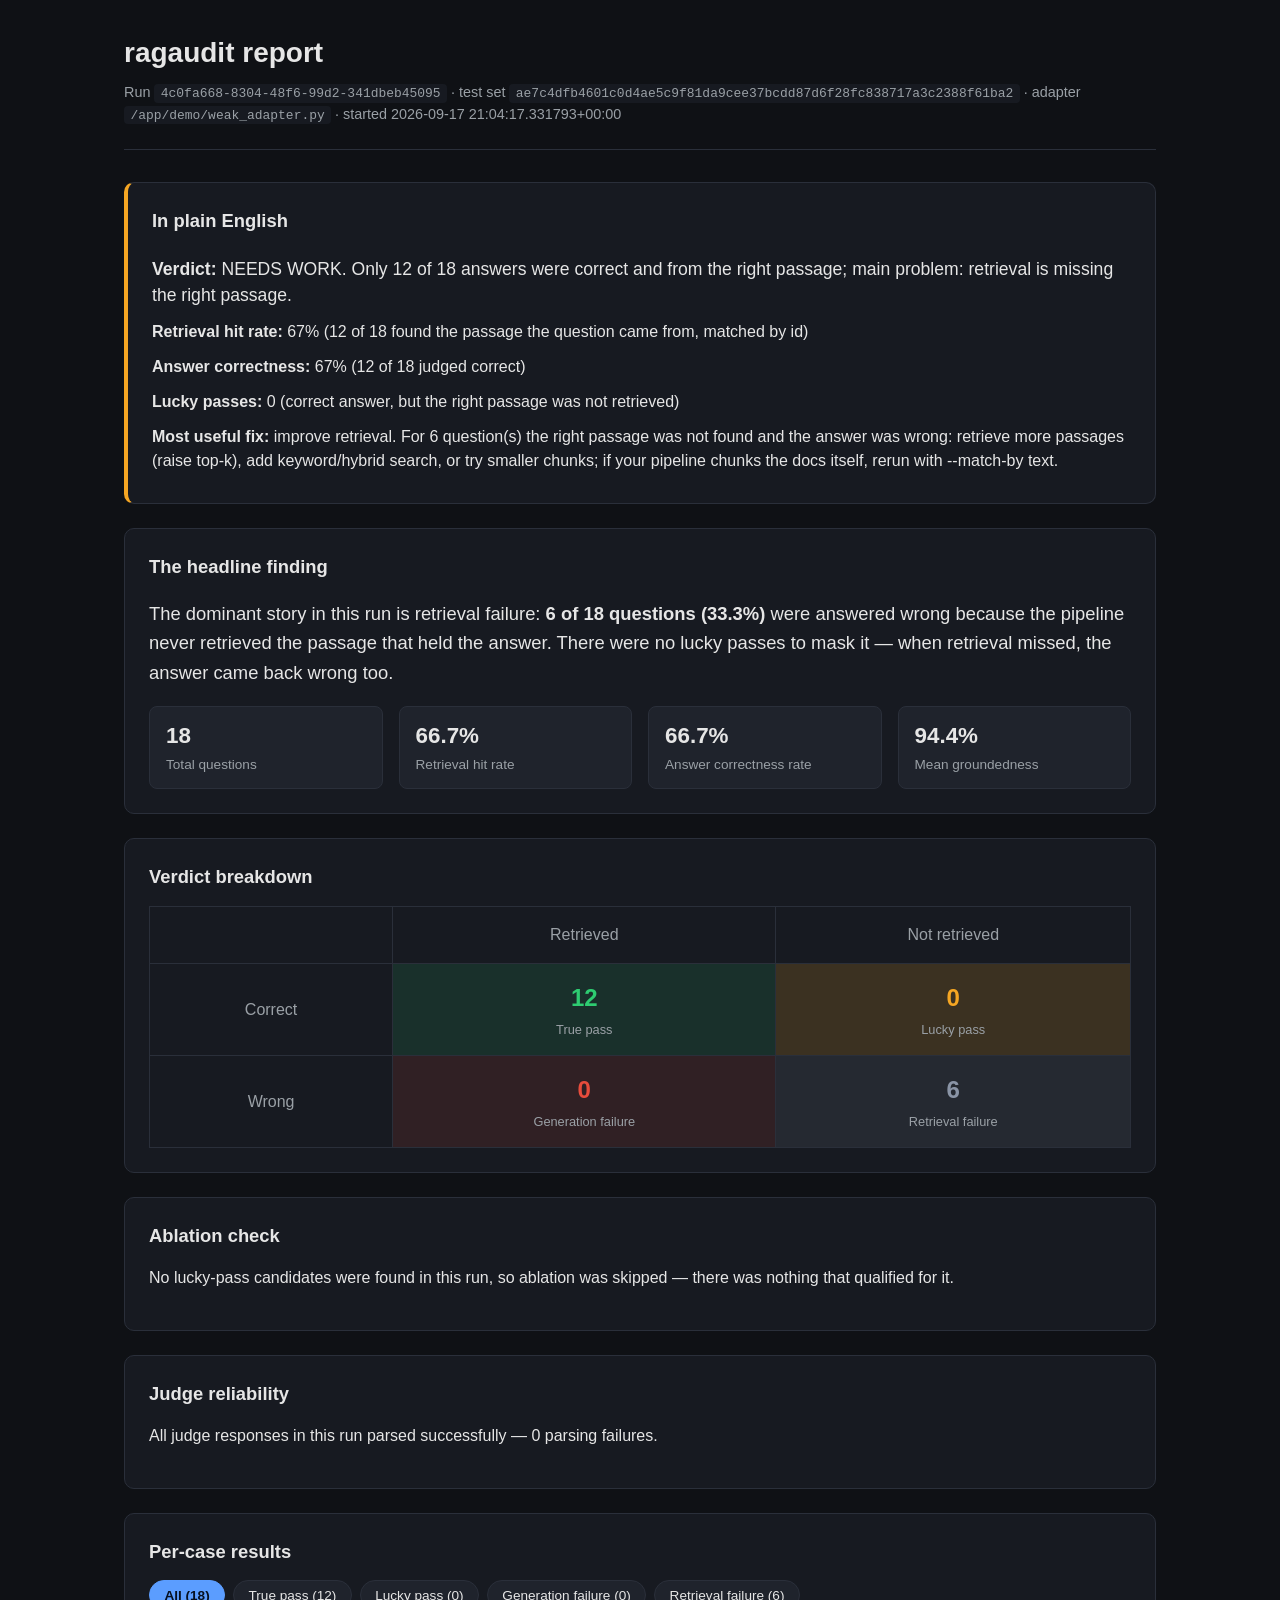
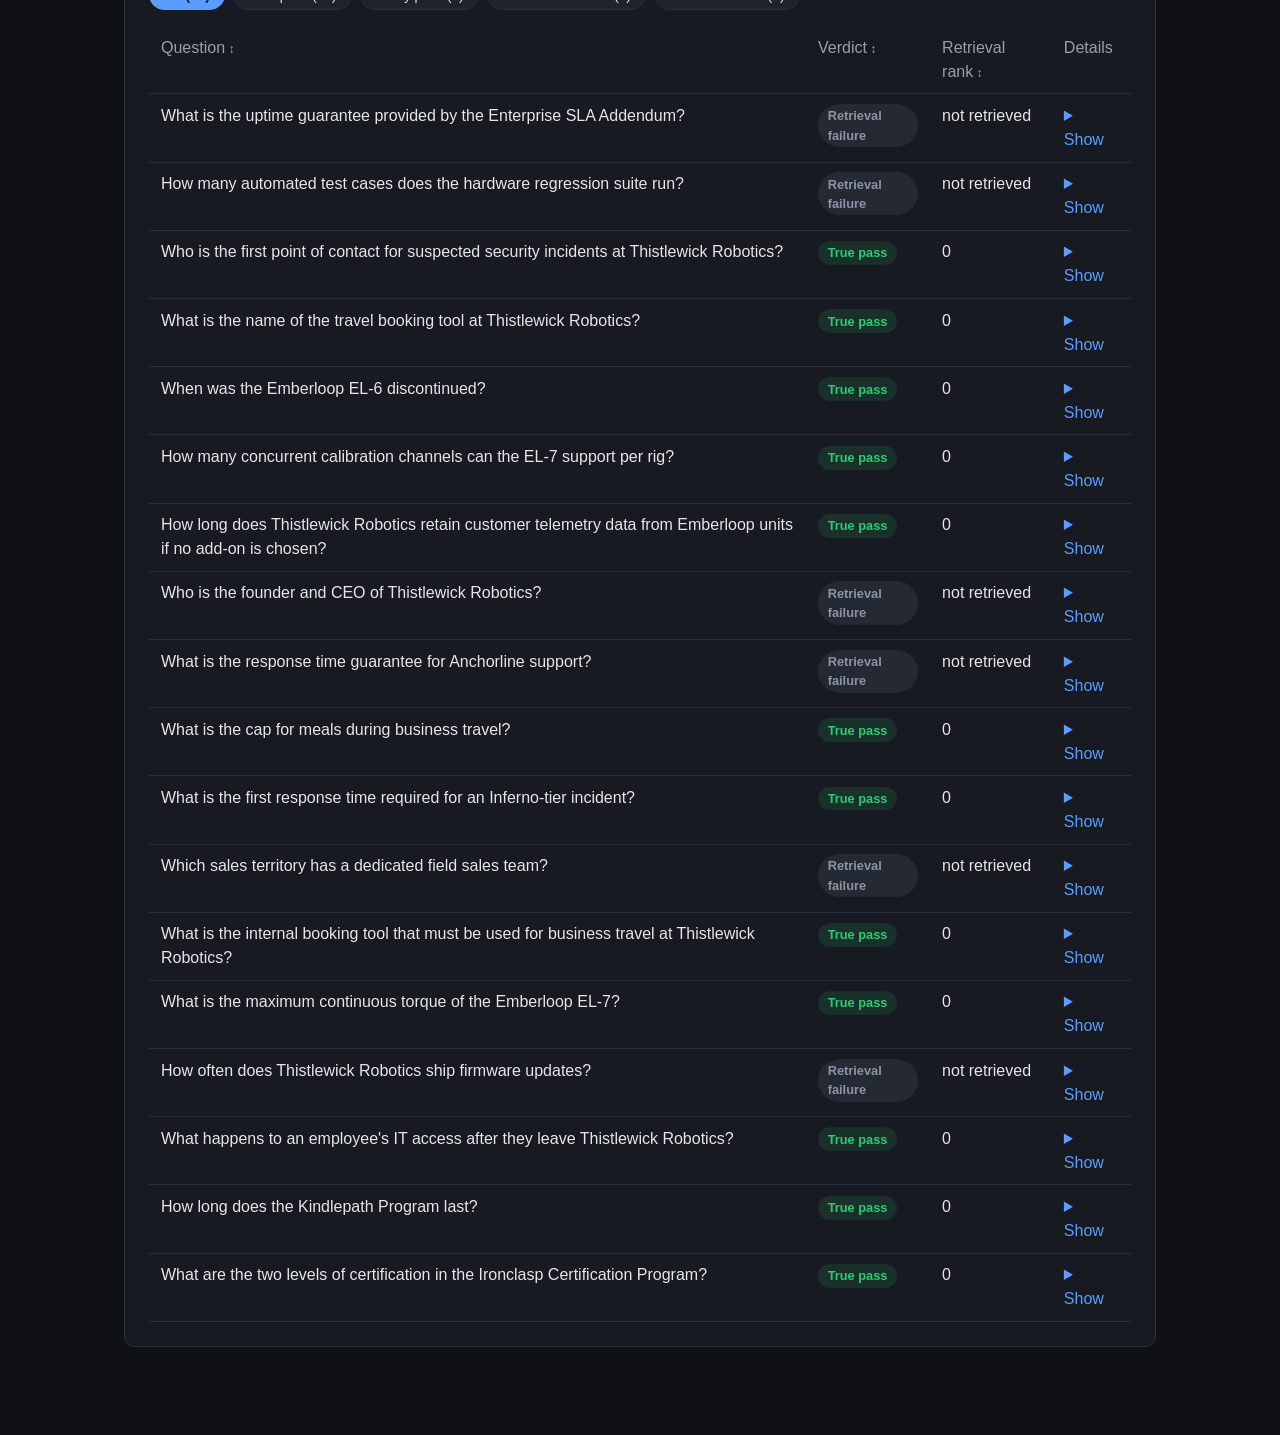
==== commit b720254f: "Stop the run report's case table from scrolling sideways on phones The per-case results table (quest" ====
--- a/docs/sample-report-degraded.html
+++ b/docs/sample-report-degraded.html
@@ -257,6 +257,54 @@
   font-size: 0.75rem;
 }
 
+table#case-table td {
+  overflow-wrap: anywhere;
+}
+
+/* Phones: one card per case instead of four columns, so the page never scrolls sideways. */
+@media (max-width: 600px) {
+  table#case-table,
+  table#case-table tbody,
+  table#case-table tr,
+  table#case-table td {
+    display: block;
+    width: auto;
+  }
+
+  table#case-table thead {
+    display: none;
+  }
+
+  table#case-table tr.case-row {
+    padding: 0.75rem 0;
+    border-bottom: 1px solid var(--border);
+  }
+
+  table#case-table td {
+    border-bottom: 0;
+    padding: 0.2rem 0;
+  }
+
+  table#case-table td.case-question {
+    font-weight: 600;
+  }
+
+  table#case-table td.case-verdict,
+  table#case-table td.case-rank {
+    display: inline-block;
+    margin-right: 0.75rem;
+  }
+
+  table#case-table td.case-rank {
+    color: var(--text-muted);
+    font-size: 0.85rem;
+  }
+
+  table#case-table td.case-rank::before {
+    content: attr(data-label) ": ";
+  }
+}
+
 .badge {
   display: inline-block;
   padding: 0.15rem 0.6rem;
@@ -308,6 +356,15 @@
 details ol {
   margin: 0.2rem 0 0;
   padding-left: 1.2rem;
+}
+
+/* The contexts list itself is markup: only each passage keeps its line breaks. */
+details dd.contexts {
+  white-space: normal;
+}
+
+details dd.contexts li {
+  white-space: pre-wrap;
 }
 
 a {
@@ -827,6 +884,119 @@
 .ln-copy.is-done {
   color: var(--true-pass);
   border-color: var(--true-pass);
+}
+
+/* 5-minute quickstart */
+
+.ln-quick-demo {
+  margin: 1.5rem 0 0;
+  max-width: 820px;
+  min-width: 0;
+  padding: 1rem 1.25rem;
+  border: 1px solid var(--border);
+  border-left: 4px solid var(--accent);
+  border-radius: 6px;
+  background: var(--surface);
+}
+
+.ln-quick-demo > p:first-child {
+  margin: 0 0 0.75rem;
+}
+
+.ln-quick-demo .ln-code {
+  margin-bottom: 0.6rem;
+}
+
+.ln-quick {
+  margin: 2rem 0 0;
+  padding: 0;
+  list-style: none;
+  counter-reset: quick;
+  max-width: 820px;
+}
+
+.ln-quick > li {
+  counter-increment: quick;
+  position: relative;
+  padding: 0 0 1.5rem 3rem;
+}
+
+.ln-quick > li::before {
+  content: counter(quick);
+  position: absolute;
+  left: 0;
+  top: -0.1rem;
+  width: 2rem;
+  height: 2rem;
+  border-radius: 50%;
+  border: 1px solid var(--accent);
+  color: var(--accent);
+  font-weight: 600;
+  display: flex;
+  align-items: center;
+  justify-content: center;
+}
+
+.ln-quick > li > strong {
+  display: block;
+  margin-bottom: 0.6rem;
+  font-size: 1.05rem;
+}
+
+.ln-quick .ln-code {
+  margin-bottom: 0.6rem;
+}
+
+.ln-quick-note {
+  margin: 0;
+  color: var(--text-muted);
+  font-size: 0.92rem;
+}
+
+.ln-quick-note code {
+  overflow-wrap: anywhere;
+}
+
+.ln-quick-h {
+  margin: 1.5rem 0 1rem;
+}
+
+.ln-table-wrap {
+  overflow-x: auto;
+}
+
+/* Let code blocks scroll inside their column instead of widening the page. */
+.ln-install-grid > *,
+.ln-quick > li {
+  min-width: 0;
+}
+
+.ln-verdicts {
+  width: 100%;
+  border-collapse: collapse;
+  font-size: 0.92rem;
+}
+
+.ln-verdicts th,
+.ln-verdicts td {
+  padding: 0.6rem 0.75rem;
+  border-bottom: 1px solid var(--border);
+  text-align: left;
+  vertical-align: top;
+}
+
+.ln-verdicts th {
+  color: var(--text-muted);
+  font-weight: 600;
+}
+
+.ln-tag {
+  display: inline-block;
+  padding: 0.15rem 0.5rem;
+  border-radius: 4px;
+  font-family: ui-monospace, SFMono-Regular, Menlo, Consolas, "Liberation Mono", monospace;
+  font-size: 0.8rem;
+  font-weight: 600;
 }
 
 .ln-install-grid {
@@ -1059,10 +1229,10 @@
       <tbody>
         
         <tr class="case-row" data-verdict="retrieval_failure" data-rank="-1">
-          <td>What is the uptime guarantee provided by the Enterprise SLA Addendum?</td>
-          <td><span class="badge badge-retrieval_failure">Retrieval failure</span></td>
-          <td>not retrieved</td>
-          <td>
+          <td class="case-question">What is the uptime guarantee provided by the Enterprise SLA Addendum?</td>
+          <td class="case-verdict"><span class="badge badge-retrieval_failure">Retrieval failure</span></td>
+          <td class="case-rank" data-label="Retrieval rank">not retrieved</td>
+          <td class="case-details">
             <details>
               <summary>Show</summary>
               <dl>
@@ -1071,7 +1241,7 @@
                 <dt>Model answer</dt>
                 <dd>I don&#39;t know.</dd>
                 <dt>Retrieved contexts</dt>
-                <dd>
+                <dd class="contexts">
                   
                   <ol>
                     
@@ -1099,10 +1269,10 @@
         </tr>
         
         <tr class="case-row" data-verdict="retrieval_failure" data-rank="-1">
-          <td>How many automated test cases does the hardware regression suite run?</td>
-          <td><span class="badge badge-retrieval_failure">Retrieval failure</span></td>
-          <td>not retrieved</td>
-          <td>
+          <td class="case-question">How many automated test cases does the hardware regression suite run?</td>
+          <td class="case-verdict"><span class="badge badge-retrieval_failure">Retrieval failure</span></td>
+          <td class="case-rank" data-label="Retrieval rank">not retrieved</td>
+          <td class="case-details">
             <details>
               <summary>Show</summary>
               <dl>
@@ -1111,7 +1281,7 @@
                 <dt>Model answer</dt>
                 <dd>I don&#39;t know.</dd>
                 <dt>Retrieved contexts</dt>
-                <dd>
+                <dd class="contexts">
                   
                   <ol>
                     
@@ -1138,10 +1308,10 @@
         </tr>
         
         <tr class="case-row" data-verdict="true_pass" data-rank="0">
-          <td>Who is the first point of contact for suspected security incidents at Thistlewick Robotics?</td>
-          <td><span class="badge badge-true_pass">True pass</span></td>
-          <td>0</td>
-          <td>
+          <td class="case-question">Who is the first point of contact for suspected security incidents at Thistlewick Robotics?</td>
+          <td class="case-verdict"><span class="badge badge-true_pass">True pass</span></td>
+          <td class="case-rank" data-label="Retrieval rank">0</td>
+          <td class="case-details">
             <details>
               <summary>Show</summary>
               <dl>
@@ -1150,7 +1320,7 @@
                 <dt>Model answer</dt>
                 <dd>The first point of contact for suspected security incidents at Thistlewick Robotics is the on-call security lead.</dd>
                 <dt>Retrieved contexts</dt>
-                <dd>
+                <dd class="contexts">
                   
                   <ol>
                     
@@ -1178,10 +1348,10 @@
         </tr>
         
         <tr class="case-row" data-verdict="true_pass" data-rank="0">
-          <td>What is the name of the travel booking tool at Thistlewick Robotics?</td>
-          <td><span class="badge badge-true_pass">True pass</span></td>
-          <td>0</td>
-          <td>
+          <td class="case-question">What is the name of the travel booking tool at Thistlewick Robotics?</td>
+          <td class="case-verdict"><span class="badge badge-true_pass">True pass</span></td>
+          <td class="case-rank" data-label="Retrieval rank">0</td>
+          <td class="case-details">
             <details>
               <summary>Show</summary>
               <dl>
@@ -1190,7 +1360,7 @@
                 <dt>Model answer</dt>
                 <dd>The name of the travel booking tool at Thistlewick Robotics is Farroute.</dd>
                 <dt>Retrieved contexts</dt>
-                <dd>
+                <dd class="contexts">
                   
                   <ol>
                     
@@ -1218,10 +1388,10 @@
         </tr>
         
         <tr class="case-row" data-verdict="true_pass" data-rank="0">
-          <td>When was the Emberloop EL-6 discontinued?</td>
-          <td><span class="badge badge-true_pass">True pass</span></td>
-          <td>0</td>
-          <td>
+          <td class="case-question">When was the Emberloop EL-6 discontinued?</td>
+          <td class="case-verdict"><span class="badge badge-true_pass">True pass</span></td>
+          <td class="case-rank" data-label="Retrieval rank">0</td>
+          <td class="case-details">
             <details>
               <summary>Show</summary>
               <dl>
@@ -1230,7 +1400,7 @@
                 <dt>Model answer</dt>
                 <dd>The Emberloop EL-6 was discontinued in March 2023.</dd>
                 <dt>Retrieved contexts</dt>
-                <dd>
+                <dd class="contexts">
                   
                   <ol>
                     
@@ -1258,10 +1428,10 @@
         </tr>
         
         <tr class="case-row" data-verdict="true_pass" data-rank="0">
-          <td>How many concurrent calibration channels can the EL-7 support per rig?</td>
-          <td><span class="badge badge-true_pass">True pass</span></td>
-          <td>0</td>
-          <td>
+          <td class="case-question">How many concurrent calibration channels can the EL-7 support per rig?</td>
+          <td class="case-verdict"><span class="badge badge-true_pass">True pass</span></td>
+          <td class="case-rank" data-label="Retrieval rank">0</td>
+          <td class="case-details">
             <details>
               <summary>Show</summary>
               <dl>
@@ -1270,7 +1440,7 @@
                 <dt>Model answer</dt>
                 <dd>The EL-7 can support a maximum of 14 concurrent calibration channels per rig.</dd>
                 <dt>Retrieved contexts</dt>
-                <dd>
+                <dd class="contexts">
                   
                   <ol>
                     
@@ -1298,10 +1468,10 @@
         </tr>
         
         <tr class="case-row" data-verdict="true_pass" data-rank="0">
-          <td>How long does Thistlewick Robotics retain customer telemetry data from Emberloop units if no add-on is chosen?</td>
-          <td><span class="badge badge-true_pass">True pass</span></td>
-          <td>0</td>
-          <td>
+          <td class="case-question">How long does Thistlewick Robotics retain customer telemetry data from Emberloop units if no add-on is chosen?</td>
+          <td class="case-verdict"><span class="badge badge-true_pass">True pass</span></td>
+          <td class="case-rank" data-label="Retrieval rank">0</td>
+          <td class="case-details">
             <details>
               <summary>Show</summary>
               <dl>
@@ -1310,7 +1480,7 @@
                 <dt>Model answer</dt>
                 <dd>Thistlewick Robotics retains customer telemetry data from Emberloop units for 18 months if no add-on is chosen.</dd>
                 <dt>Retrieved contexts</dt>
-                <dd>
+                <dd class="contexts">
                   
                   <ol>
                     
@@ -1338,10 +1508,10 @@
         </tr>
         
         <tr class="case-row" data-verdict="retrieval_failure" data-rank="-1">
-          <td>Who is the founder and CEO of Thistlewick Robotics?</td>
-          <td><span class="badge badge-retrieval_failure">Retrieval failure</span></td>
-          <td>not retrieved</td>
-          <td>
+          <td class="case-question">Who is the founder and CEO of Thistlewick Robotics?</td>
+          <td class="case-verdict"><span class="badge badge-retrieval_failure">Retrieval failure</span></td>
+          <td class="case-rank" data-label="Retrieval rank">not retrieved</td>
+          <td class="case-details">
             <details>
               <summary>Show</summary>
               <dl>
@@ -1350,7 +1520,7 @@
                 <dt>Model answer</dt>
                 <dd>I don&#39;t know.</dd>
                 <dt>Retrieved contexts</dt>
-                <dd>
+                <dd class="contexts">
                   
                   <ol>
                     
@@ -1378,10 +1548,10 @@
         </tr>
         
         <tr class="case-row" data-verdict="retrieval_failure" data-rank="-1">
-          <td>What is the response time guarantee for Anchorline support?</td>
-          <td><span class="badge badge-retrieval_failure">Retrieval failure</span></td>
-          <td>not retrieved</td>
-          <td>
+          <td class="case-question">What is the response time guarantee for Anchorline support?</td>
+          <td class="case-verdict"><span class="badge badge-retrieval_failure">Retrieval failure</span></td>
+          <td class="case-rank" data-label="Retrieval rank">not retrieved</td>
+          <td class="case-details">
             <details>
               <summary>Show</summary>
               <dl>
@@ -1390,7 +1560,7 @@
                 <dt>Model answer</dt>
                 <dd>I don&#39;t know.</dd>
                 <dt>Retrieved contexts</dt>
-                <dd>
+                <dd class="contexts">
                   
                   <ol>
                     
@@ -1417,10 +1587,10 @@
         </tr>
         
         <tr class="case-row" data-verdict="true_pass" data-rank="0">
-          <td>What is the cap for meals during business travel?</td>
-          <td><span class="badge badge-true_pass">True pass</span></td>
-          <td>0</td>
-          <td>
+          <td class="case-question">What is the cap for meals during business travel?</td>
+          <td class="case-verdict"><span class="badge badge-true_pass">True pass</span></td>
+          <td class="case-rank" data-label="Retrieval rank">0</td>
+          <td class="case-details">
             <details>
               <summary>Show</summary>
               <dl>
@@ -1429,7 +1599,7 @@
                 <dt>Model answer</dt>
                 <dd>The cap for meals during business travel is 45 dollars per day.</dd>
                 <dt>Retrieved contexts</dt>
-                <dd>
+                <dd class="contexts">
                   
                   <ol>
                     
@@ -1456,10 +1626,10 @@
         </tr>
         
         <tr class="case-row" data-verdict="true_pass" data-rank="0">
-          <td>What is the first response time required for an Inferno-tier incident?</td>
-          <td><span class="badge badge-true_pass">True pass</span></td>
-          <td>0</td>
-          <td>
+          <td class="case-question">What is the first response time required for an Inferno-tier incident?</td>
+          <td class="case-verdict"><span class="badge badge-true_pass">True pass</span></td>
+          <td class="case-rank" data-label="Retrieval rank">0</td>
+          <td class="case-details">
             <details>
               <summary>Show</summary>
               <dl>
@@ -1468,7 +1638,7 @@
                 <dt>Model answer</dt>
                 <dd>The first response time required for an Inferno-tier incident is within 12 minutes of being declared.</dd>
                 <dt>Retrieved contexts</dt>
-                <dd>
+                <dd class="contexts">
                   
                   <ol>
                     
@@ -1496,10 +1666,10 @@
         </tr>
         
         <tr class="case-row" data-verdict="retrieval_failure" data-rank="-1">
-          <td>Which sales territory has a dedicated field sales team?</td>
-          <td><span class="badge badge-retrieval_failure">Retrieval failure</span></td>
-          <td>not retrieved</td>
-          <td>
+          <td class="case-question">Which sales territory has a dedicated field sales team?</td>
+          <td class="case-verdict"><span class="badge badge-retrieval_failure">Retrieval failure</span></td>
+          <td class="case-rank" data-label="Retrieval rank">not retrieved</td>
+          <td class="case-details">
             <details>
               <summary>Show</summary>
               <dl>
@@ -1508,7 +1678,7 @@
                 <dt>Model answer</dt>
                 <dd>I don&#39;t know.</dd>
                 <dt>Retrieved contexts</dt>
-                <dd>
+                <dd class="contexts">
                   
                   <ol>
                     
@@ -1535,10 +1705,10 @@
         </tr>
         
         <tr class="case-row" data-verdict="true_pass" data-rank="0">
-          <td>What is the internal booking tool that must be used for business travel at Thistlewick Robotics?</td>
-          <td><span class="badge badge-true_pass">True pass</span></td>
-          <td>0</td>
-          <td>
+          <td class="case-question">What is the internal booking tool that must be used for business travel at Thistlewick Robotics?</td>
+          <td class="case-verdict"><span class="badge badge-true_pass">True pass</span></td>
+          <td class="case-rank" data-label="Retrieval rank">0</td>
+          <td class="case-details">
             <details>
               <summary>Show</summary>
               <dl>
@@ -1547,7 +1717,7 @@
                 <dt>Model answer</dt>
                 <dd>The internal booking tool that must be used for business travel at Thistlewick Robotics is Farroute.</dd>
                 <dt>Retrieved contexts</dt>
-                <dd>
+                <dd class="contexts">
                   
                   <ol>
                     
@@ -1574,10 +1744,10 @@
         </tr>
         
         <tr class="case-row" data-verdict="true_pass" data-rank="0">
-          <td>What is the maximum continuous torque of the Emberloop EL-7?</td>
-          <td><span class="badge badge-true_pass">True pass</span></td>
-          <td>0</td>
-          <td>
+          <td class="case-question">What is the maximum continuous torque of the Emberloop EL-7?</td>
+          <td class="case-verdict"><span class="badge badge-true_pass">True pass</span></td>
+          <td class="case-rank" data-label="Retrieval rank">0</td>
+          <td class="case-details">
             <details>
               <summary>Show</summary>
               <dl>
@@ -1586,7 +1756,7 @@
                 <dt>Model answer</dt>
                 <dd>The maximum continuous torque of the Emberloop EL-7 is 38 newton-meters.</dd>
                 <dt>Retrieved contexts</dt>
-                <dd>
+                <dd class="contexts">
                   
                   <ol>
                     
@@ -1613,10 +1783,10 @@
         </tr>
         
         <tr class="case-row" data-verdict="retrieval_failure" data-rank="-1">
-          <td>How often does Thistlewick Robotics ship firmware updates?</td>
-          <td><span class="badge badge-retrieval_failure">Retrieval failure</span></td>
-          <td>not retrieved</td>
-          <td>
+          <td class="case-question">How often does Thistlewick Robotics ship firmware updates?</td>
+          <td class="case-verdict"><span class="badge badge-retrieval_failure">Retrieval failure</span></td>
+          <td class="case-rank" data-label="Retrieval rank">not retrieved</td>
+          <td class="case-details">
             <details>
               <summary>Show</summary>
               <dl>
@@ -1625,7 +1795,7 @@
                 <dt>Model answer</dt>
                 <dd>I don&#39;t know.</dd>
                 <dt>Retrieved contexts</dt>
-                <dd>
+                <dd class="contexts">
                   
                   <ol>
                     
@@ -1653,10 +1823,10 @@
         </tr>
         
         <tr class="case-row" data-verdict="true_pass" data-rank="0">
-          <td>What happens to an employee&#39;s IT access after they leave Thistlewick Robotics?</td>
-          <td><span class="badge badge-true_pass">True pass</span></td>
-          <td>0</td>
-          <td>
+          <td class="case-question">What happens to an employee&#39;s IT access after they leave Thistlewick Robotics?</td>
+          <td class="case-verdict"><span class="badge badge-true_pass">True pass</span></td>
+          <td class="case-rank" data-label="Retrieval rank">0</td>
+          <td class="case-details">
             <details>
               <summary>Show</summary>
               <dl>
@@ -1665,7 +1835,7 @@
                 <dt>Model answer</dt>
                 <dd>An employee&#39;s IT access is revoked within 4 hours of their last day being confirmed.</dd>
                 <dt>Retrieved contexts</dt>
-                <dd>
+                <dd class="contexts">
                   
                   <ol>
                     
@@ -1693,10 +1863,10 @@
         </tr>
         
         <tr class="case-row" data-verdict="true_pass" data-rank="0">
-          <td>How long does the Kindlepath Program last?</td>
-          <td><span class="badge badge-true_pass">True pass</span></td>
-          <td>0</td>
-          <td>
+          <td class="case-question">How long does the Kindlepath Program last?</td>
+          <td class="case-verdict"><span class="badge badge-true_pass">True pass</span></td>
+          <td class="case-rank" data-label="Retrieval rank">0</td>
+          <td class="case-details">
             <details>
               <summary>Show</summary>
               <dl>
@@ -1705,7 +1875,7 @@
                 <dt>Model answer</dt>
                 <dd>The Kindlepath Program lasts for 21 business days.</dd>
                 <dt>Retrieved contexts</dt>
-                <dd>
+                <dd class="contexts">
                   
                   <ol>
                     
@@ -1733,10 +1903,10 @@
         </tr>
         
         <tr class="case-row" data-verdict="true_pass" data-rank="0">
-          <td>What are the two levels of certification in the Ironclasp Certification Program?</td>
-          <td><span class="badge badge-true_pass">True pass</span></td>
-          <td>0</td>
-          <td>
+          <td class="case-question">What are the two levels of certification in the Ironclasp Certification Program?</td>
+          <td class="case-verdict"><span class="badge badge-true_pass">True pass</span></td>
+          <td class="case-rank" data-label="Retrieval rank">0</td>
+          <td class="case-details">
             <details>
               <summary>Show</summary>
               <dl>
@@ -1745,7 +1915,7 @@
                 <dt>Model answer</dt>
                 <dd>The two levels of certification in the Ironclasp Certification Program are Ironclasp Associate and Ironclasp Master.</dd>
                 <dt>Retrieved contexts</dt>
-                <dd>
+                <dd class="contexts">
                   
                   <ol>
                     
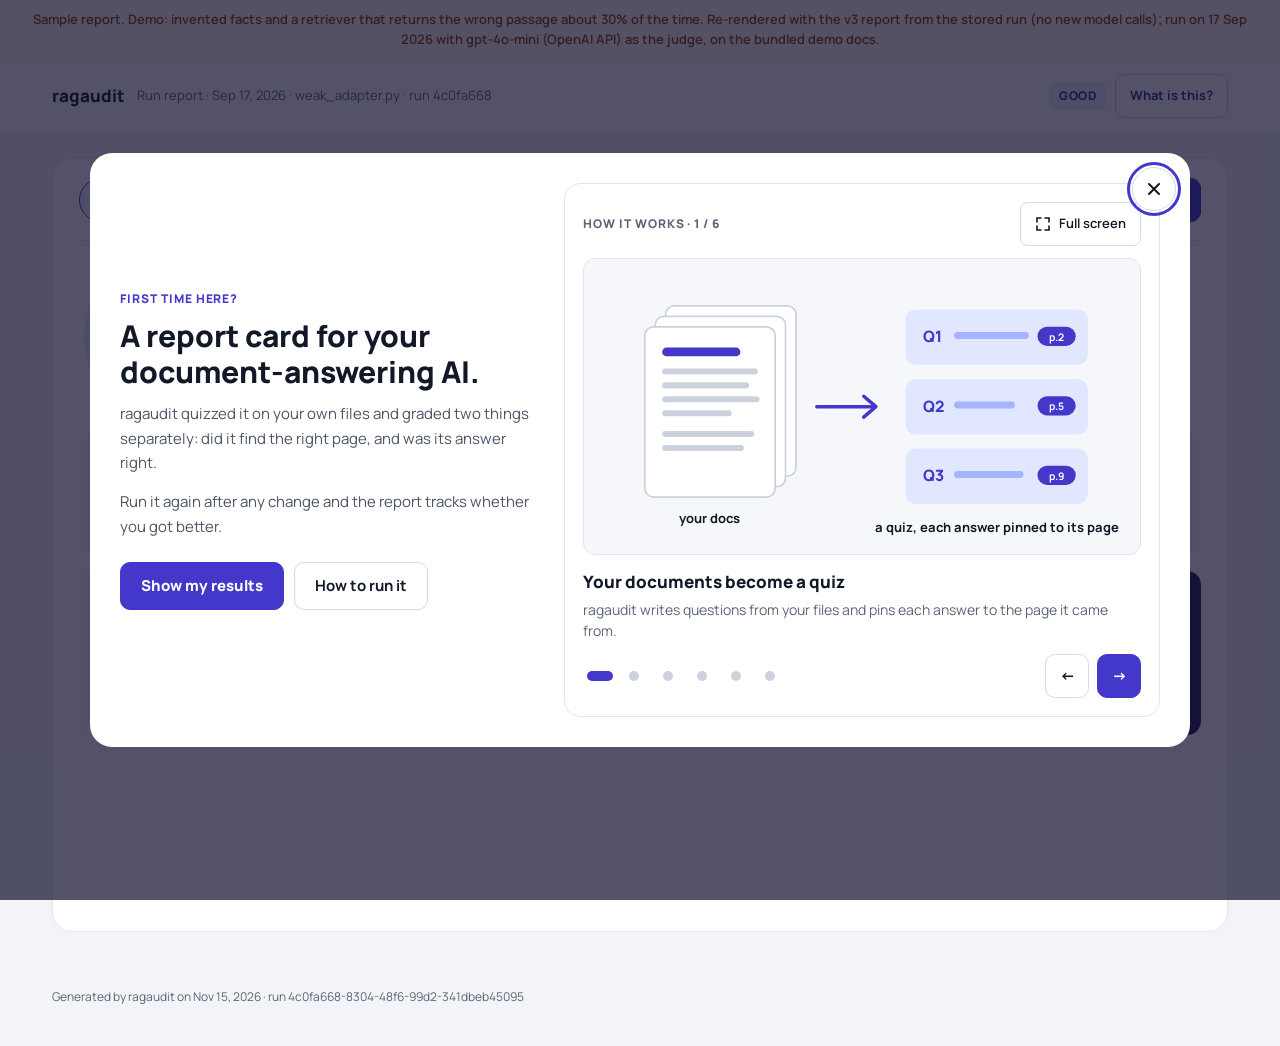
==== commit a51d6c6a: "Site: rebuild docs/index.html on the report's design system - Extract the v3 report's tokens and sha" ====
--- a/docs/sample-report-degraded.html
+++ b/docs/sample-report-degraded.html
@@ -1,2001 +1,1456 @@
 <!DOCTYPE html>
-<html lang="en" data-theme="dark">
+<html lang="en" class="no-js">
 <head>
 <meta charset="utf-8">
 <meta name="viewport" content="width=device-width, initial-scale=1">
-<title>ragaudit report — 4c0fa668-8304-48f6-99d2-341dbeb45095</title>
+<title>ragaudit report · Sep 17, 2026</title>
+<link rel="preconnect" href="https://fonts.googleapis.com">
+<link rel="preconnect" href="https://fonts.gstatic.com" crossorigin>
+<link rel="stylesheet" href="https://fonts.googleapis.com/css2?family=Manrope:wght@400;500;600;700;800&amp;family=JetBrains+Mono:wght@400;500&amp;display=swap">
 <style>
-/* Shared stylesheet for the ragaudit HTML report and the docs/ landing page.
-   Dark theme, system font stack, no external fonts or frameworks. */
-
+/* ragaudit design system: tokens and shared components.
+   Canonical source. The report inlines it; the website links a synced copy
+   (docs/assets/ragaudit.css, written by scripts/sync_site.py). */
 :root {
-  --bg: #0f1115;
-  --surface: #171a21;
-  --surface-raised: #1f232c;
-  --border: #2a2f3a;
-  --text: #e6e6e6;
-  --text-muted: #9aa0a6;
-  --accent: #5b9dff;
-
-  --true-pass: #2ecc71;
-  --lucky-pass: #f5a623;
-  --generation-failure: #e74c3c;
-  --retrieval-failure: #8a94a6;
-
-  --true-pass-bg: rgba(46, 204, 113, 0.12);
-  --lucky-pass-bg: rgba(245, 166, 35, 0.16);
-  --generation-failure-bg: rgba(231, 76, 60, 0.12);
-  --retrieval-failure-bg: rgba(138, 148, 166, 0.12);
+  --page: #F2F4F8;
+  --card: #FFFFFF;
+  --border: #E2E6EE;
+  --border-strong: #D5DAE3;
+  --soft: #F6F7FB;
+  --text: #111827;
+  --text-2: #374151;
+  --body: #4B5565;
+  --muted: #5B6577;
+  --indigo: #4338CA;
+  --indigo-dark: #312E81;
+  --deep: #1E1B4B;
+  --deep-2: #2E2A6B;
+  --night: #13122B;
+  --night-border: #34316A;
+  --tint: #EEF0FF;
+  --tint-2: #E0E7FF;
+  --lilac: #A5B4FC;
+  --lilac-text: #C7CBFF;
+  --on-deep: #EEF0FF;
+  --on-deep-2: #D9DCFF;
+  --amber: #F59E0B;
+  --amber-line: #D97706;
+  --amber-tint: #FEF3C7;
+  --amber-soft: #FFFBEB;
+  --amber-border: #FDE68A;
+  --amber-text: #92400E;
+  --amber-text-2: #78350F;
+  --ring: #E6E8F5;
+  --good: #15803D;
+  --good-tint: #DCFCE7;
+  --good-text: #14532D;
+  --bad: #B91C1C;
+  --grey-count: #5F6878;
+  --font: Manrope, system-ui, -apple-system, "Segoe UI", Roboto, sans-serif;
+  --mono: "JetBrains Mono", ui-monospace, SFMono-Regular, Menlo, Consolas, monospace;
 }
-
-* {
-  box-sizing: border-box;
+* { box-sizing: border-box; }
+html { -webkit-text-size-adjust: 100%; }
+body { margin: 0; background: var(--page); color: var(--text); font-family: var(--font); line-height: 1.5; }
+a { color: var(--indigo); }
+a:hover { color: var(--indigo-dark); }
+code, pre, .mono { font-family: var(--mono); }
+h1, h2, h3 { margin: 0; }
+button { font: inherit; }
+:focus-visible { outline: 3px solid var(--indigo); outline-offset: 2px; }
+.muted { color: var(--muted); }
+.eyebrow { font-size: 12px; font-weight: 800; letter-spacing: 0.08em; }
+.eyebrow.indigo { color: var(--indigo); }
+.eyebrow.amber { color: var(--amber-text); }
+.sr-only { position: absolute; width: 1px; height: 1px; padding: 0; margin: -1px; overflow: hidden; clip: rect(0 0 0 0); white-space: nowrap; border: 0; }
+
+/* buttons */
+.btn { display: inline-flex; align-items: center; justify-content: center; gap: 8px; min-height: 44px; padding: 8px 14px; border-radius: 8px; border: 1px solid var(--border-strong); background: var(--card); color: var(--indigo-dark); font-size: 13px; font-weight: 700; cursor: pointer; text-decoration: none; }
+.btn:hover { border-color: var(--indigo); }
+.btn-primary { background: var(--indigo); border-color: var(--indigo); color: #FFFFFF; }
+.btn-primary:hover { background: var(--indigo-dark); color: #FFFFFF; }
+.btn-arrow { min-width: 44px; padding: 0; font-weight: 800; font-size: 15px; color: var(--text); border-radius: 10px; }
+.btn-arrow.btn-primary { color: #FFFFFF; }
+.btn-small { font-size: 13px; font-weight: 600; color: var(--text); }
+.btn-big { min-height: 48px; padding: 12px 20px; font-size: 15px; border-radius: 10px; font-weight: 800; }
+.btn-ghost-big { min-height: 48px; padding: 12px 20px; font-size: 15px; border-radius: 10px; color: var(--text); }
+.btn-lilac { background: var(--lilac); border: none; color: var(--night); align-self: flex-start; }
+.btn-lilac:hover { background: var(--tint-2); color: var(--night); }
+
+/* badges */
+.badge { padding: 5px 10px; border-radius: 6px; font-size: 12px; font-weight: 800; letter-spacing: 0.04em; }
+.badge-needs_work { background: var(--amber-tint); color: var(--amber-text); }
+.badge-good { background: var(--tint); color: var(--indigo-dark); }
+.badge-strong { background: var(--good-tint); color: var(--good-text); }
+
+/* pill tabs */
+.tabs { display: flex; flex-wrap: wrap; gap: 6px; }
+.tab { min-height: 44px; padding: 8px 14px; border-radius: 999px; border: 1px solid var(--border); background: var(--card); color: var(--body); font-size: 14px; font-weight: 700; cursor: pointer; }
+.tab[aria-selected="true"] { border-color: var(--indigo); background: var(--tint); color: var(--indigo-dark); }
+.tab-nav { display: flex; align-items: center; gap: 8px; }
+.tab-pos { font-size: 13px; color: var(--muted); }
+
+/* layout helpers */
+.row { display: flex; flex-wrap: wrap; gap: 28px; }
+.row-16 { display: flex; flex-wrap: wrap; gap: 16px; }
+.col-main { flex: 3 1 560px; min-width: 0; }
+.col-2 { flex: 2 1 420px; min-width: 0; }
+.col-side { flex: 1 1 280px; min-width: 0; display: flex; flex-direction: column; gap: 12px; }
+.card-soft { background: var(--soft); border-radius: 14px; padding: 18px; }
+.card-soft h3, .card-title { font-size: 15px; font-weight: 800; margin-bottom: 6px; }
+.card-text { font-size: 14px; line-height: 1.6; color: var(--body); }
+.card-label { font-size: 12px; font-weight: 800; letter-spacing: 0.08em; color: var(--muted); margin-bottom: 8px; }
+.card-deep { background: var(--deep); color: var(--on-deep); border-radius: 14px; padding: 18px; display: flex; flex-direction: column; gap: 10px; }
+.card-deep .card-label { color: var(--lilac-text); margin: 0; }
+.card-deep ul { margin: 0; padding-left: 18px; font-size: 14px; line-height: 1.7; color: var(--on-deep-2); }
+.card-deep code { display: block; background: var(--deep-2); border-radius: 8px; padding: 10px; font-size: 12px; overflow-x: auto; white-space: nowrap; color: var(--on-deep); }
+.card-link { text-align: left; background: var(--deep); color: var(--on-deep); border: none; border-radius: 14px; padding: 18px; cursor: pointer; width: 100%; }
+.card-link .card-text { color: var(--on-deep-2); }
+.card-link:hover { background: var(--indigo-dark); }
+
+/* score ring and stat cards */
+.ring { flex: none; }
+.stats { display: grid; grid-template-columns: repeat(4, minmax(0, 1fr)); gap: 12px; margin-bottom: 20px; }
+.stat { background: var(--soft); border-radius: 14px; padding: 16px; min-width: 0; }
+.stat-label, .stat-note { font-size: 12px; color: var(--muted); }
+.stat-note { margin-top: 4px; }
+.stat-value { font-size: 28px; font-weight: 800; }
+
+/* verdict grid */
+.verdicts { display: grid; grid-template-columns: 120px repeat(2, minmax(0, 1fr)); gap: 10px; }
+.vg-col { font-size: 13px; font-weight: 800; color: var(--muted); text-align: center; align-self: end; }
+.vg-row { font-size: 13px; font-weight: 800; color: var(--muted); display: flex; align-items: center; }
+.cell { border-radius: 14px; padding: 18px; background: var(--soft); min-width: 0; }
+.cell-head { display: flex; flex-wrap: wrap; align-items: baseline; gap: 10px; }
+.cell-count { font-size: 34px; font-weight: 800; color: var(--grey-count); }
+.cell-name { font-weight: 800; color: var(--text-2); }
+.cell-text { font-size: 13px; line-height: 1.55; color: var(--body); margin-top: 6px; }
+.cell-true_pass { background: var(--tint); }
+.cell-true_pass .cell-count { color: var(--indigo); }
+.cell-true_pass .cell-name, .cell-true_pass .cell-text { color: var(--indigo-dark); }
+.cell.cell-hot { background: var(--amber-soft); border: 1px solid var(--amber-border); }
+.cell.cell-hot .cell-count, .cell.cell-hot .cell-name { color: var(--amber-text); }
+.cell.cell-hot .cell-text { color: var(--amber-text-2); }
+
+/* chips */
+.chip { display: inline-flex; align-items: center; gap: 8px; margin-top: 16px; padding: 7px 12px; border-radius: 999px; font-size: 13px; font-weight: 700; }
+.chip-good { background: var(--good-tint); color: var(--good-text); }
+.chip-warn { background: var(--amber-tint); color: var(--amber-text); }
+
+/* code rows with copy buttons */
+/* how to run */
+.cmd-easy { border: 1px solid var(--border); border-radius: 14px; overflow: hidden; }
+.cmd-easy-head { display: flex; align-items: center; gap: 12px; padding: 12px 14px; background: var(--soft); }
+.cmd-n { flex: none; width: 26px; height: 26px; border-radius: 50%; background: var(--indigo); color: #FFFFFF; font-size: 13px; font-weight: 800; display: flex; align-items: center; justify-content: center; }
+.cmd-what-strong { font-size: 14px; font-weight: 700; }
+.cmd-easy-body { display: flex; align-items: center; gap: 12px; padding: 12px 14px; background: var(--night); }
+.cmd-easy-body code { flex: 1 1 auto; min-width: 0; overflow-x: auto; white-space: nowrap; font-size: 14px; color: var(--on-deep); }
+.cmd-easy-body .prompt { color: var(--lilac); }
+.copy { flex: none; min-height: 44px; min-width: 88px; padding: 6px 12px; border-radius: 8px; border: 1px solid var(--border-strong); background: var(--card); color: var(--indigo-dark); font-size: 13px; font-weight: 700; cursor: pointer; }
+.copy-dark { border-color: var(--night-border); background: var(--deep); color: var(--on-deep); }
+.cmd-list { display: flex; flex-direction: column; gap: 8px; }
+.cmd-row { display: flex; flex-wrap: wrap; align-items: center; gap: 12px; padding: 10px 12px; border: 1px solid var(--border); border-radius: 12px; }
+.cmd-row code { flex: 1 1 320px; min-width: 0; overflow-x: auto; white-space: nowrap; font-size: 13px; background: var(--page); border-radius: 8px; padding: 8px 10px; color: var(--text); }
+.cmd-row .cmd-what { flex: 1 1 220px; font-size: 13px; color: var(--body); min-width: 0; }
+.cmd-inline { display: flex; flex-wrap: wrap; align-items: center; gap: 10px; margin-top: 10px; }
+.cmd-inline code { flex: 1 1 260px; min-width: 0; overflow-x: auto; white-space: nowrap; font-size: 13px; background: var(--card); border: 1px solid var(--border); border-radius: 8px; padding: 10px; }
+
+/* slides */
+.slides { width: 100%; font-family: var(--font); }
+.slides-inner { width: 100%; padding: 18px; border-radius: 16px; background: var(--card); border: 1px solid var(--border); }
+.slides-top { display: flex; align-items: center; justify-content: space-between; gap: 12px; margin-bottom: 12px; }
+.slide { margin: 0; }
+.js .slide[hidden] { display: none; }
+.no-js .slide[hidden] { display: none; }
+.slide-svg { display: block; width: 100%; height: auto; background: var(--soft); border: 1px solid var(--border); border-radius: 12px; }
+.slide-caption { display: block; margin-top: 14px; min-height: 64px; }
+.slide-title { display: block; font-size: 17px; font-weight: 800; color: var(--text); }
+.slide-body { display: block; font-size: 14px; line-height: 1.55; margin-top: 4px; color: var(--muted); }
+.slides-nav { display: flex; align-items: center; justify-content: space-between; gap: 12px; margin-top: 12px; }
+.no-js .slides-nav, .no-js .slides-fs { display: none; }
+.slide-dots { display: flex; gap: 0; flex-wrap: wrap; }
+.slide-dot { width: 34px; height: 44px; padding: 0; border: none; background: transparent; cursor: pointer; display: inline-flex; align-items: center; justify-content: center; }
+.slide-dot::before { content: ""; display: block; width: 10px; height: 10px; border-radius: 5px; background: #CBD2DE; transition: width 0.2s; }
+.slide-dot[aria-current="true"]::before { width: 26px; background: var(--indigo); }
+.slides-arrows { display: flex; gap: 8px; }
+.slides.fs, .slides:fullscreen { position: fixed; inset: 0; z-index: 1000; display: flex; align-items: center; justify-content: center; padding: 32px; background: rgba(17, 16, 46, 0.92); }
+.slides:fullscreen { position: static; }
+.slides.fs .slides-inner, .slides:fullscreen .slides-inner { max-width: 1040px; max-height: 100%; overflow: auto; padding: 24px; border-radius: 18px; border: none; }
+
+/* slides, dark variant (website hero): the drawings switch palette in the macro; the frame follows here */
+.slides-dark .slides-inner { background: #1A1838; border-color: var(--night-border); }
+.slides-dark .slide-svg { background: var(--night); border-color: var(--night-border); }
+.slides-dark .eyebrow.muted, .slides-dark .slide-body { color: #BCC0E8; }
+.slides-dark .slide-title { color: var(--on-deep); }
+.slides-dark .btn { background: #1A1838; border-color: var(--night-border); color: var(--on-deep); }
+.slides-dark .btn:hover { border-color: var(--lilac); }
+.slides-dark .btn-arrow.btn-primary { background: var(--lilac); border-color: var(--lilac); color: var(--night); }
+.slides-dark .slide-dot::before { background: #4A4785; }
+.slides-dark .slide-dot[aria-current="true"]::before { background: var(--lilac); }
+.slides-dark:focus-visible, .slides-dark :focus-visible { outline-color: var(--lilac); }
+.slides-dark.fs { background: rgba(8, 7, 22, 0.94); }
+
+@media (max-width: 720px) {
+  .stats { grid-template-columns: repeat(2, minmax(0, 1fr)); }
+  .verdicts { grid-template-columns: 64px repeat(2, minmax(0, 1fr)); gap: 8px; }
+  .vg-col, .vg-row { font-size: 11px; }
+  .cell { padding: 12px; }
+  .cell-count { font-size: 26px; }
+  .slides.fs { padding: 8px; }
+  .slide-dot { width: 24px; }
+  .slides-nav { gap: 8px; }
+  .col-main, .col-2, .col-side { flex-basis: 100%; }
+  .row { gap: 20px; }
 }
-
-body {
-  margin: 0;
-  padding: 0;
-  background: var(--bg);
-  color: var(--text);
-  font-family: -apple-system, BlinkMacSystemFont, "Segoe UI", Roboto, Helvetica, Arial, sans-serif;
-  line-height: 1.5;
+@media (prefers-reduced-motion: reduce) {
+  *, *::before, *::after { transition: none !important; animation: none !important; scroll-behavior: auto !important; }
 }
 
-.container {
-  max-width: 1080px;
-  margin: 0 auto;
-  padding: 2rem 1.5rem 4rem;
-}
-
-header.report-header {
-  margin-bottom: 2rem;
-  padding-bottom: 1.5rem;
-  border-bottom: 1px solid var(--border);
-}
-
-header.report-header h1 {
-  margin: 0 0 0.5rem;
-  font-size: 1.75rem;
-}
-
-.meta {
-  color: var(--text-muted);
-  font-size: 0.9rem;
-}
-
-.meta code {
-  background: var(--surface);
-  padding: 0.1rem 0.4rem;
-  border-radius: 4px;
-}
-
-section {
-  background: var(--surface);
-  border: 1px solid var(--border);
-  border-radius: 10px;
-  padding: 1.5rem;
-  margin-bottom: 1.5rem;
-}
-
-section h2 {
-  margin-top: 0;
-  font-size: 1.15rem;
-}
-
-.report-header .meta code {
-  overflow-wrap: anywhere;
-}
-
-.summary-box {
-  border-left: 4px solid var(--accent);
-}
-
-.summary-box.summary-healthy {
-  border-left-color: var(--true-pass);
-}
-
-.summary-box.summary-needs_work {
-  border-left-color: var(--lucky-pass);
-}
-
-.summary-box.summary-empty {
-  border-left-color: var(--retrieval-failure);
-}
-
-.summary-lines {
-  margin: 0;
-  padding: 0;
-  list-style: none;
-}
-
-.summary-lines li {
-  padding: 0.35rem 0;
-  line-height: 1.5;
-}
-
-.summary-lines li:first-child {
-  font-size: 1.1rem;
-}
-
-.summary-lines strong {
-  color: var(--text);
-}
-
-.headline-sentence {
-  font-size: 1.15rem;
-  line-height: 1.6;
-}
-
-.stats-grid {
-  display: grid;
-  grid-template-columns: repeat(auto-fit, minmax(160px, 1fr));
-  gap: 1rem;
-}
-
-.stat {
-  background: var(--surface-raised);
-  border: 1px solid var(--border);
-  border-radius: 8px;
-  padding: 0.75rem 1rem;
-}
-
-.stat .value {
-  font-size: 1.4rem;
-  font-weight: 600;
-  display: block;
-}
-
-.stat .label {
-  color: var(--text-muted);
-  font-size: 0.85rem;
-}
-
-table.matrix-table {
-  border-collapse: collapse;
-  width: 100%;
-  text-align: center;
-}
-
-table.matrix-table th,
-table.matrix-table td {
-  border: 1px solid var(--border);
-  padding: 1rem;
-}
-
-table.matrix-table th {
-  color: var(--text-muted);
-  font-weight: 500;
-}
-
-table.matrix-table td {
-  font-size: 1.5rem;
-  font-weight: 700;
-}
-
-.cell-label {
-  display: block;
-  font-size: 0.8rem;
-  font-weight: 400;
-  color: var(--text-muted);
-  margin-top: 0.25rem;
-}
-
-.cell-true-pass {
-  background: var(--true-pass-bg);
-  color: var(--true-pass);
-}
-
-.cell-lucky-pass {
-  background: var(--lucky-pass-bg);
-  color: var(--lucky-pass);
-}
-
-.cell-generation-failure {
-  background: var(--generation-failure-bg);
-  color: var(--generation-failure);
-}
-
-.cell-retrieval-failure {
-  background: var(--retrieval-failure-bg);
-  color: var(--retrieval-failure);
-}
-
-.warning {
-  color: var(--lucky-pass);
-}
-
-.filter-bar {
-  display: flex;
-  flex-wrap: wrap;
-  gap: 0.5rem;
-  margin-bottom: 1rem;
-}
-
-.filter-btn {
-  background: var(--surface-raised);
-  color: var(--text);
-  border: 1px solid var(--border);
-  border-radius: 999px;
-  padding: 0.4rem 0.9rem;
-  font-size: 0.85rem;
-  cursor: pointer;
-}
-
-.filter-btn:hover {
-  border-color: var(--accent);
-}
-
-.filter-btn.active {
-  background: var(--accent);
-  border-color: var(--accent);
-  color: #061021;
-  font-weight: 600;
-}
-
-table#case-table {
-  border-collapse: collapse;
-  width: 100%;
-}
-
-table#case-table th,
-table#case-table td {
-  border-bottom: 1px solid var(--border);
-  padding: 0.6rem 0.75rem;
-  text-align: left;
-  vertical-align: top;
-}
-
-table#case-table th {
-  color: var(--text-muted);
-  font-weight: 500;
-  user-select: none;
-}
-
-table#case-table th[data-sort]::after {
-  content: " \2195";
-  color: var(--text-muted);
-  font-size: 0.75rem;
-}
-
-table#case-table td {
-  overflow-wrap: anywhere;
-}
-
-/* Phones: one card per case instead of four columns, so the page never scrolls sideways. */
-@media (max-width: 600px) {
-  table#case-table,
-  table#case-table tbody,
-  table#case-table tr,
-  table#case-table td {
-    display: block;
-    width: auto;
-  }
-
-  table#case-table thead {
-    display: none;
-  }
-
-  table#case-table tr.case-row {
-    padding: 0.75rem 0;
-    border-bottom: 1px solid var(--border);
-  }
-
-  table#case-table td {
-    border-bottom: 0;
-    padding: 0.2rem 0;
-  }
-
-  table#case-table td.case-question {
-    font-weight: 600;
-  }
-
-  table#case-table td.case-verdict,
-  table#case-table td.case-rank {
-    display: inline-block;
-    margin-right: 0.75rem;
-  }
-
-  table#case-table td.case-rank {
-    color: var(--text-muted);
-    font-size: 0.85rem;
-  }
-
-  table#case-table td.case-rank::before {
-    content: attr(data-label) ": ";
-  }
-}
-
-.badge {
-  display: inline-block;
-  padding: 0.15rem 0.6rem;
-  border-radius: 999px;
-  font-size: 0.8rem;
-  font-weight: 600;
-}
-
-.badge-true_pass {
-  background: var(--true-pass-bg);
-  color: var(--true-pass);
-}
-
-.badge-lucky_pass {
-  background: var(--lucky-pass-bg);
-  color: var(--lucky-pass);
-}
-
-.badge-generation_failure {
-  background: var(--generation-failure-bg);
-  color: var(--generation-failure);
-}
-
-.badge-retrieval_failure {
-  background: var(--retrieval-failure-bg);
-  color: var(--retrieval-failure);
-}
-
-details summary {
-  cursor: pointer;
-  color: var(--accent);
-}
-
-details dl {
-  margin: 0.75rem 0 0;
-}
-
-details dt {
-  color: var(--text-muted);
-  font-size: 0.8rem;
-  margin-top: 0.6rem;
-}
-
-details dd {
-  margin: 0.2rem 0 0;
-  white-space: pre-wrap;
-}
-
-details ol {
-  margin: 0.2rem 0 0;
-  padding-left: 1.2rem;
-}
-
-/* The contexts list itself is markup: only each passage keeps its line breaks. */
-details dd.contexts {
-  white-space: normal;
-}
-
-details dd.contexts li {
-  white-space: pre-wrap;
-}
-
-a {
-  color: var(--accent);
-}
-
-/* --- Code blocks (shared) --- */
-
-pre,
-code {
-  font-family: ui-monospace, SFMono-Regular, Menlo, Consolas, "Liberation Mono", monospace;
-}
-
-code {
-  font-size: 0.9em;
-}
-
-pre {
-  background: var(--surface);
-  border: 1px solid var(--border);
-  border-radius: 8px;
-  padding: 1rem 1.25rem;
-  margin: 0;
-  overflow-x: auto;
-  font-size: 0.9rem;
-  line-height: 1.6;
-  color: var(--text);
-}
-
-pre code {
-  font-size: inherit;
-}
-
-/* --- Landing page (docs/index.html) ---
-   Everything below is scoped under html.ln / body.ln-page so the report
-   styles above are untouched. The page uses full-width bands with the
-   text held in an 1100px column. */
-
-:root {
-  --accent-hover: #78afff;
-  --accent-ink: #061021;
-  --nav-h: 60px;
-}
-
-html.ln {
-  scroll-behavior: smooth;
-  scroll-padding-top: calc(var(--nav-h) + 16px);
-}
-
-body.ln-page {
-  line-height: 1.6;
-}
-
-.ln-col {
-  max-width: 1100px;
-  margin: 0 auto;
-  padding: 0 2rem;
-}
-
-/* Nav */
-
-.ln-nav {
-  position: fixed;
-  top: 0;
-  left: 0;
-  right: 0;
-  height: var(--nav-h);
-  z-index: 10;
-  background: rgba(15, 17, 21, 0.78);
-  -webkit-backdrop-filter: blur(10px);
-  backdrop-filter: blur(10px);
-  border-bottom: 1px solid var(--border);
-}
-
-.ln-nav .ln-col {
-  height: 100%;
-  display: flex;
-  align-items: center;
-  justify-content: space-between;
-}
-
-.ln-brand {
-  color: var(--text);
-  text-decoration: none;
-  font-weight: 700;
-  letter-spacing: -0.01em;
-}
-
-.ln-nav-links {
-  display: flex;
-  align-items: center;
-  gap: 0.25rem;
-  list-style: none;
-  margin: 0;
-  padding: 0;
-}
-
-.ln-nav-links a {
-  display: inline-block;
-  color: var(--text-muted);
-  text-decoration: none;
-  font-size: 0.95rem;
-  padding: 0.4rem 0.75rem;
-  border-radius: 6px;
-  transition: color 150ms, background-color 150ms;
-}
-
-.ln-nav-links a:hover {
-  color: var(--text);
-  background: var(--surface-raised);
-}
-
-.ln-nav-links a.ln-nav-gh {
-  color: var(--text);
-  border: 1px solid var(--border);
-  margin-left: 0.5rem;
-}
-
-.ln-nav-links a.ln-nav-gh:hover {
-  border-color: var(--accent);
-}
-
-/* Focus, shared by every interactive element on the page */
-
-.ln-page a:focus-visible,
-.ln-page button:focus-visible {
-  outline: 2px solid var(--accent);
-  outline-offset: 2px;
-}
-
-/* Bands */
-
-.ln-band {
-  padding: 6rem 0;
-}
-
-.ln-band--alt {
-  background: var(--surface);
-  border-top: 1px solid var(--border);
-  border-bottom: 1px solid var(--border);
-}
-
-.ln-band--alt pre {
-  background: var(--surface-raised);
-}
-
-.ln-band h2 {
-  font-size: 1.75rem;
-  line-height: 1.2;
-  letter-spacing: -0.01em;
-  margin: 0 0 0.75rem;
-}
-
-.ln-band .ln-lead {
-  color: var(--text-muted);
-  font-size: 1.1rem;
-  max-width: 64ch;
-  margin: 0 0 2.5rem;
-}
-
-.ln-band p {
-  max-width: 68ch;
-  margin: 0 0 1rem;
-}
-
-/* Hero */
-
-.ln-hero {
-  min-height: 100vh;
-  padding-top: calc(var(--nav-h) + 3rem);
-  padding-bottom: 4rem;
-  display: flex;
-  align-items: center;
-}
-
-.ln-hero-grid {
-  display: grid;
-  grid-template-columns: 1.05fr 1fr;
-  gap: 4.5rem;
-  align-items: center;
-  width: 100%;
-}
-
-.ln-hero h1 {
-  font-size: 3.5rem;
-  line-height: 1.05;
-  letter-spacing: -0.03em;
-  margin: 0 0 1.25rem;
-}
-
-.ln-hero .ln-desc {
-  font-size: 1.2rem;
-  color: var(--text-muted);
-  max-width: 34rem;
-  margin: 0 0 2.5rem;
-}
-
-.ln-stats {
-  display: grid;
-  grid-template-columns: repeat(2, minmax(0, 1fr));
-  gap: 2rem;
-  margin: 0 0 1rem;
-}
-
-.ln-stat .value {
-  display: block;
-  font-size: 3.75rem;
-  font-weight: 700;
-  line-height: 1;
-  letter-spacing: -0.03em;
-}
-
-.ln-stat .label {
-  display: block;
-  margin-top: 0.5rem;
-  color: var(--text-muted);
-}
-
-.ln-stat--lucky .value {
-  color: var(--lucky-pass);
-}
-
-.ln-stats-note {
-  color: var(--text-muted);
-  max-width: 34rem;
-  margin: 0 0 2.5rem;
-}
-
-.ln-actions {
-  display: flex;
-  gap: 0.75rem;
-  flex-wrap: wrap;
-}
-
-/* Buttons */
-
-.ln-btn {
-  display: inline-flex;
-  align-items: center;
-  padding: 0.7rem 1.25rem;
-  border-radius: 8px;
-  font: inherit;
-  font-weight: 600;
-  font-size: 0.95rem;
-  text-decoration: none;
-  cursor: pointer;
-  border: 1px solid transparent;
-  transition: background-color 150ms, border-color 150ms, color 150ms;
-}
-
-.ln-btn--primary {
-  background: var(--accent);
-  color: var(--accent-ink);
-  border-color: var(--accent);
-}
-
-.ln-btn--primary:hover {
-  background: var(--accent-hover);
-  border-color: var(--accent-hover);
-}
-
-.ln-btn--secondary {
-  background: transparent;
-  color: var(--text);
-  border-color: var(--border);
-}
-
-.ln-btn--secondary:hover {
-  border-color: var(--accent);
-  color: var(--accent);
-}
-
-/* Interactive 2x2 */
-
-.ln-matrix {
-  display: grid;
-  grid-template-columns: 5.5rem repeat(2, minmax(0, 1fr));
-  gap: 0.6rem;
-}
-
-.ln-matrix .axis {
-  color: var(--text-muted);
-  font-size: 0.85rem;
-  display: flex;
-  align-items: center;
-}
-
-.ln-matrix .axis--col {
-  padding-left: 0.25rem;
-  padding-bottom: 0.25rem;
-}
-
-.ln-cell {
-  display: block;
-  width: 100%;
-  text-align: left;
-  font: inherit;
-  color: var(--text);
-  background: var(--surface);
-  border: 1px solid var(--border);
-  border-radius: 10px;
-  padding: 1.25rem 1.1rem;
-  cursor: pointer;
-  transition: border-color 150ms, background-color 150ms;
-}
-
-.ln-cell .verdict {
-  display: block;
-  font-family: ui-monospace, SFMono-Regular, Menlo, Consolas, "Liberation Mono", monospace;
-  font-size: 0.95rem;
-  font-weight: 600;
-  color: var(--text-muted);
-  margin-bottom: 0.3rem;
-  transition: color 150ms;
-}
-
-.ln-cell .explain {
-  display: block;
-  color: var(--text-muted);
-  font-size: 0.85rem;
-  line-height: 1.45;
-}
-
-.ln-cell:hover {
-  border-color: var(--text-muted);
-}
-
-.ln-cell[aria-pressed="true"] {
-  border-color: var(--cell-border);
-  background: var(--cell-bg);
-}
-
-.ln-cell[aria-pressed="true"] .verdict {
-  color: var(--cell);
-}
-
-.ln-cell[aria-pressed="true"] .explain {
-  color: var(--text);
-}
-
-.ln-cell--true  { --cell: var(--true-pass); --cell-border: var(--true-pass); --cell-bg: var(--true-pass-bg); }
-.ln-cell--lucky { --cell: var(--lucky-pass); --cell-border: var(--lucky-pass); --cell-bg: var(--lucky-pass-bg); }
-.ln-cell--gen   { --cell: var(--generation-failure); --cell-border: var(--generation-failure); --cell-bg: var(--generation-failure-bg); }
-.ln-cell--ret   { --cell: var(--retrieval-failure); --cell-border: var(--retrieval-failure); --cell-bg: var(--retrieval-failure-bg); }
-
-/* Lucky is always the dominant cell, selected or not. */
-.ln-cell--lucky {
-  border-color: var(--lucky-pass);
-  padding: 1.5rem 1.25rem;
-}
-
-.ln-cell--lucky .verdict {
-  font-size: 1.25rem;
-  color: var(--lucky-pass);
-}
-
-.ln-cell--lucky[aria-pressed="true"] {
-  border-width: 2px;
-  padding: calc(1.5rem - 1px) calc(1.25rem - 1px);
-}
-
-.ln-cell-detail {
-  margin-top: 1rem;
-  border: 1px solid var(--border);
-  border-radius: 10px;
-  background: var(--surface);
-  padding: 1.25rem 1.5rem;
-  min-height: 9.5rem;
-}
-
-.ln-cell-detail .ln-detail-title {
-  display: block;
-  font-family: ui-monospace, SFMono-Regular, Menlo, Consolas, "Liberation Mono", monospace;
-  font-weight: 600;
-  margin-bottom: 0.5rem;
-}
-
-.ln-cell-detail p {
-  margin: 0 0 0.6rem;
-  font-size: 0.95rem;
-  max-width: none;
-}
-
-.ln-cell-detail p:last-child {
-  margin-bottom: 0;
-}
-
-.ln-cell-detail [data-detail] {
-  display: none;
-}
-
-.ln-cell-detail [data-detail].is-active {
-  display: block;
-}
-
-/* How it works */
-
-.ln-steps {
-  display: grid;
-  grid-template-columns: repeat(4, minmax(0, 1fr));
-  gap: 1.25rem;
-  counter-reset: step;
-}
-
-.ln-step {
-  border: 1px solid var(--border);
-  border-radius: 10px;
-  background: var(--surface-raised);
-  padding: 1.25rem 1.25rem 1.4rem;
-}
-
-.ln-step .k {
-  display: block;
-  font-family: ui-monospace, SFMono-Regular, Menlo, Consolas, "Liberation Mono", monospace;
-  color: var(--accent);
-  font-size: 0.85rem;
-  margin-bottom: 0.5rem;
-}
-
-.ln-step strong {
-  display: block;
-  margin-bottom: 0.35rem;
-}
-
-.ln-step p {
-  margin: 0;
-  color: var(--text-muted);
-  font-size: 0.92rem;
-}
-
-/* Report viewer */
-
-.ln-viewer-desc {
-  min-height: 1.6em;
-  margin: 0 0 1rem;
-  color: var(--text-muted);
-}
-
-.ln-tabs {
-  display: flex;
-  gap: 0.5rem;
-  margin: 0 0 1rem;
-  flex-wrap: wrap;
-}
-
-.ln-tab {
-  font: inherit;
-  font-size: 0.95rem;
-  font-weight: 600;
-  color: var(--text-muted);
-  background: var(--surface);
-  border: 1px solid var(--border);
-  border-radius: 8px;
-  padding: 0.55rem 1rem;
-  cursor: pointer;
-  transition: color 150ms, border-color 150ms, background-color 150ms;
-}
-
-.ln-tab:hover {
-  color: var(--text);
-  border-color: var(--text-muted);
-}
-
-.ln-tab[aria-selected="true"] {
-  color: var(--accent-ink);
-  background: var(--accent);
-  border-color: var(--accent);
-}
-
-.ln-frame {
-  display: block;
-  width: 100%;
-  height: 700px;
-  border: 1px solid var(--border);
-  border-radius: 10px;
-  background: var(--bg);
-}
-
-.ln-viewer-foot {
-  margin-top: 0.75rem;
-  font-size: 0.9rem;
-  color: var(--text-muted);
-}
-
-/* Install: code blocks with copy buttons */
-
-.ln-code {
-  position: relative;
-  margin: 0 0 1.5rem;
-}
-
-.ln-code pre {
-  padding-right: 5.5rem;
-}
-
-.ln-copy {
-  position: absolute;
-  top: 0.6rem;
-  right: 0.6rem;
-  font: inherit;
-  font-size: 0.8rem;
-  font-weight: 600;
-  color: var(--text-muted);
-  background: var(--surface-raised);
-  border: 1px solid var(--border);
-  border-radius: 6px;
-  padding: 0.3rem 0.65rem;
-  cursor: pointer;
-  transition: color 150ms, border-color 150ms, background-color 150ms;
-}
-
-.ln-copy:hover {
-  color: var(--text);
-  border-color: var(--accent);
-}
-
-.ln-copy.is-done {
-  color: var(--true-pass);
-  border-color: var(--true-pass);
-}
-
-/* 5-minute quickstart */
-
-.ln-quick-demo {
-  margin: 1.5rem 0 0;
-  max-width: 820px;
-  min-width: 0;
-  padding: 1rem 1.25rem;
-  border: 1px solid var(--border);
-  border-left: 4px solid var(--accent);
-  border-radius: 6px;
-  background: var(--surface);
-}
-
-.ln-quick-demo > p:first-child {
-  margin: 0 0 0.75rem;
-}
-
-.ln-quick-demo .ln-code {
-  margin-bottom: 0.6rem;
-}
-
-.ln-quick {
-  margin: 2rem 0 0;
-  padding: 0;
-  list-style: none;
-  counter-reset: quick;
-  max-width: 820px;
-}
-
-.ln-quick > li {
-  counter-increment: quick;
-  position: relative;
-  padding: 0 0 1.5rem 3rem;
-}
-
-.ln-quick > li::before {
-  content: counter(quick);
-  position: absolute;
-  left: 0;
-  top: -0.1rem;
-  width: 2rem;
-  height: 2rem;
-  border-radius: 50%;
-  border: 1px solid var(--accent);
-  color: var(--accent);
-  font-weight: 600;
-  display: flex;
-  align-items: center;
-  justify-content: center;
-}
-
-.ln-quick > li > strong {
-  display: block;
-  margin-bottom: 0.6rem;
-  font-size: 1.05rem;
-}
-
-.ln-quick .ln-code {
-  margin-bottom: 0.6rem;
-}
-
-.ln-quick-note {
-  margin: 0;
-  color: var(--text-muted);
-  font-size: 0.92rem;
-}
-
-.ln-quick-note code {
-  overflow-wrap: anywhere;
-}
-
-.ln-quick-h {
-  margin: 1.5rem 0 1rem;
-}
-
-.ln-table-wrap {
-  overflow-x: auto;
-}
-
-/* Let code blocks scroll inside their column instead of widening the page. */
-.ln-install-grid > *,
-.ln-quick > li {
-  min-width: 0;
-}
-
-.ln-verdicts {
-  width: 100%;
-  border-collapse: collapse;
-  font-size: 0.92rem;
-}
-
-.ln-verdicts th,
-.ln-verdicts td {
-  padding: 0.6rem 0.75rem;
-  border-bottom: 1px solid var(--border);
-  text-align: left;
-  vertical-align: top;
-}
-
-.ln-verdicts th {
-  color: var(--text-muted);
-  font-weight: 600;
-}
-
-.ln-tag {
-  display: inline-block;
-  padding: 0.15rem 0.5rem;
-  border-radius: 4px;
-  font-family: ui-monospace, SFMono-Regular, Menlo, Consolas, "Liberation Mono", monospace;
-  font-size: 0.8rem;
-  font-weight: 600;
-}
-
-.ln-install-grid {
-  display: grid;
-  grid-template-columns: 1.15fr 0.85fr;
-  gap: 3rem;
-  align-items: start;
-}
-
-.ln-aside {
-  border-left: 2px solid var(--border);
-  padding-left: 1.25rem;
-  color: var(--text-muted);
-  font-size: 0.95rem;
-}
-
-.ln-aside p {
-  max-width: none;
-}
-
-/* Footer */
-
-.ln-footer {
-  border-top: 1px solid var(--border);
-  padding: 2.5rem 0;
-  color: var(--text-muted);
-  font-size: 0.9rem;
-}
-
-.ln-footer .ln-col {
-  display: flex;
-  justify-content: space-between;
-  gap: 1rem;
-  flex-wrap: wrap;
-}
-
-/* Responsive */
-
-@media (max-width: 960px) {
-  .ln-hero-grid {
-    grid-template-columns: 1fr;
-    gap: 3rem;
-  }
-
-  .ln-hero {
-    min-height: 0;
-  }
-
-  .ln-steps {
-    grid-template-columns: repeat(2, minmax(0, 1fr));
-  }
-
-  .ln-install-grid {
-    grid-template-columns: 1fr;
-  }
-
-  .ln-aside {
-    border-left: 0;
-    padding-left: 0;
-  }
-}
+/* report-only layout and widgets; the shared design system (design.css) is inlined before this. */
+/* header */
+.top { background: var(--card); border-bottom: 1px solid var(--border); }
+.top-inner { max-width: 1240px; margin: 0 auto; padding: 14px 32px; display: flex; flex-wrap: wrap; align-items: center; justify-content: space-between; gap: 12px; }
+.brand { display: flex; flex-wrap: wrap; align-items: center; gap: 12px; min-width: 0; }
+.brand-name { font-weight: 800; font-size: 17px; }
+.brand-meta { font-size: 13px; color: var(--muted); overflow-wrap: anywhere; }
+.top-actions { display: flex; align-items: center; gap: 8px; }
+
+main { max-width: 1240px; margin: 0 auto; padding: 24px 32px 56px; }
+.scope { font-size: 13px; color: var(--body); margin: 0 0 12px; }
+.report { background: var(--card); border: 1px solid var(--border); border-radius: 20px; padding: 20px 26px 28px; }
+
+/* tab bar and panels */
+.tabbar { display: flex; flex-wrap: wrap; align-items: center; justify-content: space-between; gap: 12px; padding-bottom: 18px; margin-bottom: 22px; border-bottom: 1px solid var(--border); }
+.no-js .tabbar { display: none; }
+.panel { min-height: 640px; }
+.js .panel[hidden] { display: none; }
+.no-js .panel + .panel { margin-top: 40px; padding-top: 28px; border-top: 1px solid var(--border); min-height: 0; }
+.no-js .panel { min-height: 0; }
+.panel-title { font-size: 22px; font-weight: 800; margin: 0 0 6px; }
+.panel-lede { margin: 0 0 18px; font-size: 14px; color: var(--body); }
+
+/* overview */
+.hero { display: flex; flex-wrap: wrap; align-items: center; gap: 28px; margin-bottom: 24px; }
+.hero-text { flex: 1 1 420px; min-width: 0; }
+.hero h1 { margin: 0 0 8px; font-size: 28px; font-weight: 800; line-height: 1.25; }
+.hero p { margin: 0; font-size: 15px; line-height: 1.65; color: var(--body); }
+.reading ul { margin: 0; padding-left: 18px; font-size: 14px; line-height: 1.75; color: var(--text-2); }
+.next-title { font-size: 17px; font-weight: 800; line-height: 1.35; }
+
+/* score history */
+.chart-head { display: flex; flex-wrap: wrap; justify-content: space-between; align-items: baseline; gap: 10px; margin-bottom: 6px; }
+.chart-title { font-size: 16px; font-weight: 800; }
+.legend { display: flex; flex-wrap: wrap; gap: 14px; font-size: 12px; color: var(--muted); }
+.legend-line { display: inline-block; width: 14px; height: 3px; border-radius: 2px; vertical-align: middle; margin-right: 6px; background: var(--indigo); }
+.legend-dash { display: inline-block; width: 14px; height: 0; border-top: 3px dashed var(--amber-line); vertical-align: middle; margin-right: 6px; }
+.legend-mark { display: inline-block; width: 9px; height: 9px; transform: rotate(45deg); background: var(--amber); vertical-align: middle; margin-right: 7px; }
+.chart-sub { font-size: 12px; color: var(--muted); margin-bottom: 8px; }
+.chart svg { display: block; width: 100%; height: auto; }
+.runs { display: grid; grid-template-columns: repeat(auto-fill, minmax(76px, 1fr)); gap: 6px; margin-top: 6px; }
+.run-btn { text-align: center; min-height: 44px; padding: 6px 4px; border-radius: 10px; cursor: pointer; color: var(--text); background: transparent; border: 1px solid var(--border); }
+.run-btn[aria-pressed="true"] { color: #FFFFFF; background: var(--indigo); border-color: var(--indigo); }
+.run-btn .run-name { display: block; font-size: 13px; font-weight: 800; }
+.run-btn .run-date { display: block; font-size: 11px; }
+.run-detail { display: flex; flex-wrap: wrap; gap: 16px; align-items: center; margin-top: 12px; padding: 14px 16px; border-radius: 12px; background: var(--page); }
+.run-detail-main { flex: 1 1 220px; min-width: 0; }
+.run-detail-meta { font-size: 12px; font-weight: 700; color: var(--muted); }
+.run-detail-note { font-size: 15px; font-weight: 700; margin-top: 2px; overflow-wrap: anywhere; }
+.run-detail-nums { display: flex; flex-wrap: wrap; gap: 18px; font-size: 13px; }
+.run-detail-nums .num { font-size: 18px; font-weight: 800; }
+.run-detail-warn { flex-basis: 100%; font-size: 13px; color: var(--amber-text); }
+.delta-good { color: var(--good); }
+.delta-bad { color: var(--bad); }
+.older { font-size: 12px; color: var(--muted); margin-top: 8px; }
+.empty { background: var(--soft); border-radius: 14px; padding: 18px; margin-top: 12px; }
+.empty-title { font-size: 15px; font-weight: 800; margin-bottom: 8px; }
+
+/* what failed */
+.fail-layout { display: flex; flex-wrap: wrap; gap: 24px; align-items: flex-start; }
+.fail-list { flex: 1 1 240px; max-width: 320px; min-width: 0; display: flex; flex-direction: column; gap: 6px; }
+.fail-item { text-align: left; min-height: 44px; padding: 10px 12px; border-radius: 12px; border: 1px solid var(--border); background: var(--card); color: var(--text); cursor: pointer; font-size: 13px; line-height: 1.4; }
+.fail-item[aria-pressed="true"] { border-color: var(--indigo); background: var(--tint); }
+.fail-item .fail-kind { display: block; font-size: 11px; font-weight: 800; letter-spacing: 0.06em; color: var(--amber-text); margin-bottom: 2px; }
+.fail-detail-wrap { flex: 999 1 560px; min-width: 0; }
+.js .fail-detail[hidden] { display: none; }
+.no-js .fail-detail + .fail-detail { margin-top: 32px; }
+.fail-q { font-size: 22px; font-weight: 800; margin: 0 0 16px; overflow-wrap: anywhere; }
+.answers { display: grid; grid-template-columns: repeat(2, minmax(0, 1fr)); gap: 10px; margin-bottom: 16px; }
+.ans { border-radius: 12px; padding: 16px; min-width: 0; }
+.ans-label { font-size: 12px; font-weight: 700; }
+.ans-text { font-size: 18px; font-weight: 800; overflow-wrap: anywhere; }
+.ans-key { background: var(--tint); color: var(--indigo-dark); }
+.ans-got { background: var(--amber-soft); border: 1px solid var(--amber-border); color: var(--amber-text); }
+.ans-got.ok { background: var(--tint); border-color: var(--tint); color: var(--indigo-dark); }
+.passages { display: flex; flex-direction: column; gap: 8px; }
+.passage { display: flex; gap: 12px; padding: 12px 14px; border-radius: 10px; border: 1px solid var(--border); min-width: 0; }
+.passage.source { border: 2px solid var(--lilac); background: #F8F9FF; }
+.passage-rank { font-family: var(--mono); font-size: 12px; color: var(--muted); flex: none; }
+.passage.source .passage-rank { color: var(--indigo); font-weight: 500; }
+.passage-text { font-family: var(--mono); font-size: 13px; line-height: 1.6; color: var(--text-2); min-width: 0; overflow-wrap: anywhere; }
+.passage-text b { color: var(--text); }
+.passage-tag { margin-left: auto; font-size: 12px; font-weight: 800; color: var(--indigo); flex: none; }
+.passage.gold { border-style: dashed; }
+.none-note { font-size: 14px; color: var(--body); }
+
+/* improvement loop */
+.bars { display: flex; flex-direction: column; gap: 14px; }
+.bar-head { display: flex; justify-content: space-between; gap: 8px; font-size: 13px; margin-bottom: 6px; }
+.bar { height: 12px; border-radius: 6px; background: var(--ring); }
+.bar > span { display: block; height: 12px; border-radius: 6px; }
+.changes { font-family: var(--mono); font-size: 13px; line-height: 2; }
+.changes div { display: flex; justify-content: space-between; gap: 12px; }
+.changes .knob { color: var(--muted); overflow-wrap: anywhere; }
+.sparkline { display: block; width: 100%; max-width: 280px; height: auto; margin-top: 12px; }
+
+/* all questions */
+.table-head { display: flex; flex-wrap: wrap; justify-content: space-between; align-items: baseline; gap: 12px; margin-bottom: 14px; }
+.chips { display: flex; flex-wrap: wrap; gap: 6px; margin-bottom: 12px; }
+.filter { min-height: 44px; padding: 6px 12px; border-radius: 999px; border: 1px solid var(--border); background: var(--card); color: var(--body); font-size: 13px; font-weight: 700; cursor: pointer; }
+.filter[aria-pressed="true"] { border-color: var(--indigo); background: var(--tint); color: var(--indigo-dark); }
+.table-scroll { overflow-x: auto; -webkit-overflow-scrolling: touch; border-radius: 4px; }
+table.cases { width: 100%; border-collapse: collapse; font-size: 14px; min-width: 760px; }
+table.cases th { text-align: left; color: var(--muted); padding: 10px 8px; font-weight: 700; border-bottom: 1px solid var(--border); }
+table.cases td { padding: 13px 8px; border-bottom: 1px solid #EEF0F5; vertical-align: top; overflow-wrap: anywhere; }
+table.cases tr.hot { background: var(--amber-soft); }
+.v-true_pass { color: var(--indigo); font-weight: 800; }
+.v-lucky_pass, .v-generation_failure, .v-retrieval_failure { color: var(--amber-text); font-weight: 800; }
+.facts { display: flex; flex-wrap: wrap; gap: 8px 24px; margin-top: 18px; font-size: 13px; color: var(--muted); }
+
+/* welcome dialog */
+.welcome { position: fixed; inset: 0; z-index: 100; background: rgba(17, 16, 46, 0.72); display: flex; align-items: center; justify-content: center; padding: 32px; }
+.welcome[hidden] { display: none; }
+.welcome-box { position: relative; width: 100%; max-width: 1100px; max-height: 100%; overflow: auto; background: var(--card); border-radius: 22px; padding: 30px; display: flex; flex-wrap: wrap; gap: 28px; align-items: center; }
+.welcome-close { position: absolute; top: 14px; right: 14px; width: 44px; height: 44px; border-radius: 50%; border: 1px solid var(--border-strong); background: var(--card); color: var(--text); cursor: pointer; display: flex; align-items: center; justify-content: center; padding: 0; z-index: 2; }
+.welcome-text { flex: 1 1 300px; min-width: 0; }
+.welcome-text h2 { margin: 0 0 12px; font-size: 30px; font-weight: 800; line-height: 1.2; }
+.welcome-text p { margin: 0 0 14px; font-size: 15px; line-height: 1.65; color: var(--body); }
+.welcome-text p:last-of-type { margin-bottom: 22px; }
+.welcome-actions { display: flex; flex-wrap: wrap; gap: 10px; }
+.welcome-art { flex: 1 1 480px; min-width: 0; }
+
+.foot { max-width: 1240px; margin: 0 auto; padding: 0 32px 40px; font-size: 12px; color: var(--muted); }
 
 @media (max-width: 720px) {
-  .ln-col {
-    padding: 0 1.25rem;
-  }
-
-  .ln-nav-links a:not(.ln-nav-gh) {
-    display: none;
-  }
-
-  .ln-band {
-    padding: 4rem 0;
-  }
-
-  .ln-hero h1 {
-    font-size: 2.5rem;
-  }
-
-  .ln-stats {
-    gap: 1.25rem;
-  }
-
-  .ln-stat .value {
-    font-size: 2.75rem;
-  }
-
-  .ln-matrix {
-    grid-template-columns: 1fr;
-  }
-
-  .ln-matrix .axis--col {
-    display: none;
-  }
-
-  .ln-steps {
-    grid-template-columns: 1fr;
-  }
-
-  .ln-frame {
-    height: 480px;
-  }
+  .top-inner { padding: 12px 16px; }
+  main { padding: 16px 16px 40px; }
+  .foot { padding: 0 16px 32px; }
+  .report { padding: 16px 14px 22px; border-radius: 16px; }
+  .hero h1 { font-size: 23px; }
+  .hero { gap: 18px; }
+  .answers { grid-template-columns: minmax(0, 1fr); }
+  .fail-list { max-width: none; }
+  .welcome { padding: 12px; align-items: flex-start; }
+  .welcome-box { padding: 22px 16px; gap: 18px; }
+  .welcome-text h2 { font-size: 24px; padding-right: 40px; }
+  .hero-text, .welcome-art, .welcome-text, .fail-detail-wrap { flex-basis: 100%; }
+  .tab-nav { margin-left: auto; }
 }
 
 </style>
 </head>
-<body>
-<div class="container">
-
-  <header class="report-header">
-    <h1>ragaudit report</h1>
-    <div class="meta">
-      Run <code>4c0fa668-8304-48f6-99d2-341dbeb45095</code> ·
-      test set <code>ae7c4dfb4601c0d4ae5c9f81da9cee37bcdd87d6f28fc838717a3c2388f61ba2</code> ·
-      adapter <code>/app/demo/weak_adapter.py</code> ·
-      started 2026-09-17 21:04:17.331793+00:00
+<body><div role="note" style="background:#FFFBEB;color:#92400E;border-bottom:1px solid #FDE68A;padding:10px 16px;font:600 13px/1.5 Manrope,system-ui,sans-serif;text-align:center">Sample report. Demo: invented facts and a retriever that returns the wrong passage about 30% of the time. Re-rendered with the v3 report from the stored run (no new model calls); run on 17 Sep 2026 with gpt-4o-mini (OpenAI API) as the judge, on the bundled demo docs.</div>
+<header class="top">
+  <div class="top-inner">
+    <div class="brand">
+      <div class="brand-name">ragaudit</div>
+      <div class="brand-meta">Run report · Sep 17, 2026 · weak_adapter.py · run 4c0fa668</div>
     </div>
-  </header>
-
-  <section class="summary-box summary-needs_work" aria-label="Summary">
-    <h2>In plain English</h2>
-    <ul class="summary-lines">
+    <div class="top-actions">
+      <span class="badge badge-good" title="STRONG: 80% or more true passes · GOOD: 60% or more · NEEDS WORK: below 60%">GOOD</span>
+      <button type="button" class="btn" data-welcome-open>What is this?</button>
+    </div>
+  </div>
+</header>
+
+<main>
+  
+  <section class="report" aria-label="Report">
+    <div class="tabbar">
+      <div class="tabs" role="tablist" aria-label="Report sections">
+        <button type="button" role="tab" id="tab-overview" data-tab="overview" aria-controls="panel-overview" aria-selected="true" tabindex="0" class="tab">Overview</button>
+        <button type="button" role="tab" id="tab-history" data-tab="history" aria-controls="panel-history" aria-selected="false" tabindex="-1" class="tab">Score history</button>
+        <button type="button" role="tab" id="tab-verdicts" data-tab="verdicts" aria-controls="panel-verdicts" aria-selected="false" tabindex="-1" class="tab">Verdicts</button>
+        <button type="button" role="tab" id="tab-failed" data-tab="failed" aria-controls="panel-failed" aria-selected="false" tabindex="-1" class="tab">What failed</button>
+        <button type="button" role="tab" id="tab-loop" data-tab="loop" aria-controls="panel-loop" aria-selected="false" tabindex="-1" class="tab">Improvement loop</button>
+        <button type="button" role="tab" id="tab-questions" data-tab="questions" aria-controls="panel-questions" aria-selected="false" tabindex="-1" class="tab">All questions</button>
+        <button type="button" role="tab" id="tab-how" data-tab="how" aria-controls="panel-how" aria-selected="false" tabindex="-1" class="tab">How it works</button>
+        <button type="button" role="tab" id="tab-run" data-tab="run" aria-controls="panel-run" aria-selected="false" tabindex="-1" class="tab">How to run</button>
+      </div>
+      <div class="tab-nav">
+        <span class="tab-pos" data-tab-pos>1 / 8</span>
+        <button type="button" class="btn btn-arrow" data-tab-prev aria-label="Previous section">←</button>
+        <button type="button" class="btn btn-arrow btn-primary" data-tab-next aria-label="Next section">→</button>
+      </div>
+    </div>
+
+    
+    <div class="panel" role="tabpanel" id="panel-overview" aria-labelledby="tab-overview">
+      <div class="hero">
+        <svg class="ring" width="150" height="150" viewBox="0 0 148 148" role="img" aria-label="12 of 18 true passes">
+          <circle cx="74" cy="74" r="62" fill="none" stroke="#E6E8F5" stroke-width="14"></circle>
+          <circle cx="74" cy="74" r="62" fill="none" stroke="#4338CA" stroke-width="14" stroke-linecap="round" stroke-dasharray="259.7 389.6" transform="rotate(-90 74 74)"></circle>
+          <text x="74" y="72" text-anchor="middle" font-family="Manrope, system-ui, sans-serif" font-size="34" font-weight="800" fill="#111827">12/18</text>
+          <text x="74" y="96" text-anchor="middle" font-family="Manrope, system-ui, sans-serif" font-size="12" fill="#5B6577">true passes</text>
+        </svg>
+        <div class="hero-text">
+          <h1>Search is missing the right page.</h1>
+          <p>For 6 of 18 questions the passage holding the answer never came back, and the answer was wrong. Fix retrieval first: chunking, embeddings or top-k.</p>
+        </div>
+      </div>
+      <div class="stats">
+        
+        <div class="stat"><div class="stat-label">Retrieval hit</div><div class="stat-value">67%</div><div class="stat-note">12 of 18 found the source page</div></div>
+        
+        <div class="stat"><div class="stat-label">Answer correctness</div><div class="stat-value">67%</div><div class="stat-note">12 of 18 judged correct</div></div>
+        
+        <div class="stat"><div class="stat-label">Grounded</div><div class="stat-value">94%</div><div class="stat-note">answers used the passages</div></div>
+        
+        <div class="stat"><div class="stat-label">Lucky passes</div><div class="stat-value">0</div><div class="stat-note">none answered from memory</div></div>
+        
+      </div>
+      <div class="row-16">
+        <div class="card-soft reading col-2">
+          <div class="card-label">HOW TO READ THESE NUMBERS</div>
+          <ul><li>Retrieval hit and correctness match: when the search found the page, the answer followed.</li><li>Lucky passes at 0 means your correct answers really came from your documents.</li><li>18 questions is a small sample. Run with the default 20 (or more) before trusting a trend.</li></ul>
+        </div>
+        <div class="card-deep col-side">
+          <div class="card-label">NEXT STEP</div>
+          <div class="next-title">Improve retrieval (top-k, chunk size, hybrid search), then re-run.</div>
+          <button type="button" class="btn btn-lilac" data-goto="failed">See what failed →</button>
+        </div>
+      </div>
+    </div>
+
+    
+    <div class="panel" role="tabpanel" id="panel-history" aria-labelledby="tab-history" hidden>
+      <h2 class="sr-only">Score history</h2>
+      <div class="row">
+        <div class="col-main chart" data-chart>
+          
+          <div class="chart-head">
+            <div class="chart-title">Score history</div>
+            <div class="legend">
+              <span><span class="legend-line" aria-hidden="true"></span>true pass</span>
+              <span><span class="legend-dash" aria-hidden="true"></span>retrieval hit</span>
+              
+            </div>
+          </div>
+          
+          <div class="empty">
+            <div class="empty-title">No runs recorded for this project yet</div>
+            <div class="card-text">Runs from <code>ragaudit check</code> and <code>ragaudit improve</code> are saved in a .ragaudit folder next to your documents and drawn here.</div>
+            <div class="cmd-inline"><code>ragaudit check --docs ./docs --adapter demo/weak_adapter.py</code><button type="button" class="copy" data-copy="ragaudit check --docs ./docs --adapter demo/weak_adapter.py" aria-label="Copy command: ragaudit check --docs ./docs --adapter demo/weak_adapter.py">Copy</button></div>
+          </div>
+          
+        </div>
+        <div class="col-side">
+          <div class="card-soft"><div class="card-label">WHERE THIS COMES FROM</div><div class="card-text">Every check is saved in your project folder, so each new report draws every earlier run.</div></div>
+          <div class="card-soft"><div class="card-label">FAIR COMPARISONS</div><div class="card-text">Runs reuse the same questions while your documents stay the same. Runs where documents changed are marked.</div></div>
+          <div class="card-soft"><div class="card-label">READING A DIP</div><div class="card-text">A drop right after new documents usually means look-alike pages now compete. Try raising top-k or adding re-ranking.</div></div>
+        </div>
+      </div>
+    </div>
+
+    
+    <div class="panel" role="tabpanel" id="panel-verdicts" aria-labelledby="tab-verdicts" hidden>
+      <h2 class="panel-title">Verdicts: two checks, crossed</h2>
+      <p class="panel-lede">Each question is judged on retrieval and on the answer separately. Where it lands tells you what to fix.</p>
+      <div class="verdicts">
+        <div></div>
+        <div class="vg-col">FOUND THE PAGE</div>
+        <div class="vg-col">MISSED THE PAGE</div>
+        <div class="vg-row">RIGHT ANSWER</div>
+        <div class="cell cell-true_pass"><div class="cell-head"><span class="cell-count">12</span><span class="cell-name">True pass</span></div><div class="cell-text">Worked end to end. This is the number to protect when you change anything.</div></div>
+        <div class="cell"><div class="cell-head"><span class="cell-count">0</span><span class="cell-name">Lucky pass</span></div><div class="cell-text">Right answer from the wrong page: the model guessed from memory. Each one is re-asked with no pages to confirm.</div></div>
+        <div class="vg-row">WRONG ANSWER</div>
+        <div class="cell"><div class="cell-head"><span class="cell-count">0</span><span class="cell-name">Generation failure</span></div><div class="cell-text">The page was there and the model still got it wrong. Fix the prompt, passage length or model.</div></div>
+        <div class="cell cell-hot"><div class="cell-head"><span class="cell-count">6</span><span class="cell-name">Retrieval failure</span></div><div class="cell-text">Wrong page, wrong answer. Fix chunking, embeddings or top-k.</div></div>
+      </div>
+    </div>
+
+    
+    <div class="panel" role="tabpanel" id="panel-failed" aria-labelledby="tab-failed" hidden>
       
-      <li><strong>Verdict:</strong> NEEDS WORK. Only 12 of 18 answers were correct and from the right passage; main problem: retrieval is missing the right passage.</li>
+      <h2 class="sr-only">What failed</h2>
+      <div class="fail-layout">
+        
+        <div class="fail-list" aria-label="Failing questions">
+          
+          <button type="button" class="fail-item" data-fail aria-pressed="true"><span class="fail-kind">RETRIEVAL FAILURE</span>What is the uptime guarantee provided by the Enterprise SLA Addendum?</button>
+          
+          <button type="button" class="fail-item" data-fail aria-pressed="false"><span class="fail-kind">RETRIEVAL FAILURE</span>How many automated test cases does the hardware regression suite run?</button>
+          
+          <button type="button" class="fail-item" data-fail aria-pressed="false"><span class="fail-kind">RETRIEVAL FAILURE</span>Who is the founder and CEO of Thistlewick Robotics?</button>
+          
+          <button type="button" class="fail-item" data-fail aria-pressed="false"><span class="fail-kind">RETRIEVAL FAILURE</span>What is the response time guarantee for Anchorline support?</button>
+          
+          <button type="button" class="fail-item" data-fail aria-pressed="false"><span class="fail-kind">RETRIEVAL FAILURE</span>Which sales territory has a dedicated field sales team?</button>
+          
+          <button type="button" class="fail-item" data-fail aria-pressed="false"><span class="fail-kind">RETRIEVAL FAILURE</span>How often does Thistlewick Robotics ship firmware updates?</button>
+          
+        </div>
+        
+        <div class="fail-detail-wrap">
+          
+          <article class="fail-detail" data-fail-detail>
+            <div class="row">
+              <div class="col-2">
+                <div class="eyebrow amber" style="margin-bottom: 8px">RETRIEVAL FAILURE · 1 OF 6</div>
+                <h3 class="fail-q">What is the uptime guarantee provided by the Enterprise SLA Addendum?</h3>
+                <div class="answers">
+                  <div class="ans ans-key"><div class="ans-label">Answer key</div><div class="ans-text">99.9% measured monthly</div></div>
+                  <div class="ans ans-got"><div class="ans-label">Pipeline said</div><div class="ans-text">I don&#39;t know.</div></div>
+                </div>
+                <div class="card-label">WHAT THE SEARCH RETURNED</div>
+                <div class="passages">
+                  
+                  <div class="passage"><span class="passage-rank">#1</span><span class="passage-text"># Internal Tools Naming Convention Thistlewick Robotics names most of its internal tools after fire or ember imagery, a tradition that started with the Redwatch Protocol and has stuck ever since: the expense system is Ledgerfox, the travel booking tool is Farroute, and the offboarding process is the Emberdown Process. New internal tools are supposed to follow this convention, but it is enforced only loosely; the engineering team&#39;s internal wiki is simply called &#34;the Wiki&#34; and nobody has ever proposed renaming it. Any new tool name must be approved by the internal tools committee before it ships company-wide.</span></div>
+                  
+                </div>
+                
+                <div class="card-label" style="margin-top: 16px">THE PAGE IT SHOULD HAVE FOUND</div>
+                <div class="passages"><div class="passage gold"><span class="passage-rank">src</span><span class="passage-text"># Enterprise SLA Addendum Customers on the Coreline support tier can sign an optional Enterprise SLA Addendum on top of the standard 2-hour response guarantee. The Addendum adds an uptime guarantee of <b>99.9% measured monthly</b>, and pays an automatic service credit equal to 5% of the monthly contract value for every hour the guarantee is breached, up to a cap of 50% in a single month. The Enterprise SLA Addendum is only available to customers with at least 3 EL-7 units under contract, and it must be renewed annually rather than automatically.</span></div></div>
+                
+              </div>
+              <div class="col-side">
+                <div class="card-soft"><div class="card-label">WHY IT FAILED</div><div class="card-text">The search did not return the passage this question was written from, and the answer was wrong. Judge: The candidate answer does not provide any information regarding the uptime guarantee and therefore fails to address the question.</div></div>
+                <div class="card-deep">
+                  <div class="card-label">TRY THIS</div>
+                  <ul><li>Retrieve more passages (raise top-k)</li><li>Try smaller chunks, or add keyword or hybrid search</li><li>Check this page is in your index at all</li></ul>
+                  <code>ragaudit check --docs ./docs --adapter demo/weak_adapter.py --note &#34;what you changed&#34;</code>
+                </div>
+              </div>
+            </div>
+          </article>
+          
+          <article class="fail-detail" data-fail-detail hidden>
+            <div class="row">
+              <div class="col-2">
+                <div class="eyebrow amber" style="margin-bottom: 8px">RETRIEVAL FAILURE · 2 OF 6</div>
+                <h3 class="fail-q">How many automated test cases does the hardware regression suite run?</h3>
+                <div class="answers">
+                  <div class="ans ans-key"><div class="ans-label">Answer key</div><div class="ans-text">212</div></div>
+                  <div class="ans ans-got"><div class="ans-label">Pipeline said</div><div class="ans-text">I don&#39;t know.</div></div>
+                </div>
+                <div class="card-label">WHAT THE SEARCH RETURNED</div>
+                <div class="passages">
+                  
+                  <div class="passage"><span class="passage-rank">#1</span><span class="passage-text"># Expense Policy Thistlewick Robotics reimburses employee expenses submitted within 60 days of purchase; anything older is denied automatically by the expense system, with no manual override. Meals during business travel are capped at 45 dollars per day. Any single expense over 500 dollars requires manager approval before submission, not just after. The expense system, internally called Ledgerfox, was adopted in 2022 and replaced a manual spreadsheet process that had been in place since the company&#39;s founding.</span></div>
+                  
+                </div>
+                
+                <div class="card-label" style="margin-top: 16px">THE PAGE IT SHOULD HAVE FOUND</div>
+                <div class="passages"><div class="passage gold"><span class="passage-rank">src</span><span class="passage-text"># Hardware Regression Suite The hardware regression suite referenced in the release process runs <b>212</b> automated test cases against a reference EL-7 unit before any firmware release ships. The suite takes about 6 hours to run end to end on a single rig, but Thistlewick Robotics runs it on 3 rigs in parallel, bringing a full pass down to roughly 2 hours. Any single test failure fails the whole suite; there is no mechanism to mark individual tests as &#34;known flaky&#34; and skip them. The suite was last rewritten in 2023 to add torque-accuracy checks after the EL-7 launched.</span></div></div>
+                
+              </div>
+              <div class="col-side">
+                <div class="card-soft"><div class="card-label">WHY IT FAILED</div><div class="card-text">The search did not return the passage this question was written from, and the answer was wrong. Judge: The candidate answer does not provide the correct number of automated test cases, which is 212, and instead states a lack of knowledge.</div></div>
+                <div class="card-deep">
+                  <div class="card-label">TRY THIS</div>
+                  <ul><li>Retrieve more passages (raise top-k)</li><li>Try smaller chunks, or add keyword or hybrid search</li><li>Check this page is in your index at all</li></ul>
+                  <code>ragaudit check --docs ./docs --adapter demo/weak_adapter.py --note &#34;what you changed&#34;</code>
+                </div>
+              </div>
+            </div>
+          </article>
+          
+          <article class="fail-detail" data-fail-detail hidden>
+            <div class="row">
+              <div class="col-2">
+                <div class="eyebrow amber" style="margin-bottom: 8px">RETRIEVAL FAILURE · 3 OF 6</div>
+                <h3 class="fail-q">Who is the founder and CEO of Thistlewick Robotics?</h3>
+                <div class="answers">
+                  <div class="ans ans-key"><div class="ans-label">Answer key</div><div class="ans-text">Mira Oyelaran</div></div>
+                  <div class="ans ans-got"><div class="ans-label">Pipeline said</div><div class="ans-text">I don&#39;t know.</div></div>
+                </div>
+                <div class="card-label">WHAT THE SEARCH RETURNED</div>
+                <div class="passages">
+                  
+                  <div class="passage"><span class="passage-rank">#1</span><span class="passage-text"># Field Calibration for the EL-7 Every Emberloop EL-7 unit must be field-calibrated within 30 days of installation. The EL-7 calibration procedure supports a maximum of 14 concurrent calibration channels per rig, and a full calibration pass takes approximately 40 minutes per channel. Field technicians use a handheld tool called the Calibration Wand to run the procedure; the Calibration Wand itself must be recalibrated against a reference EL-7 unit every 90 days. Skipping a scheduled calibration voids the EL-7&#39;s torque-accuracy warranty, though the general 5-year mechanical warranty is unaffected.</span></div>
+                  
+                </div>
+                
+                <div class="card-label" style="margin-top: 16px">THE PAGE IT SHOULD HAVE FOUND</div>
+                <div class="passages"><div class="passage gold"><span class="passage-rank">src</span><span class="passage-text"># Thistlewick Robotics — Company Overview Thistlewick Robotics was founded in 2019 and is headquartered in Port Callendra. The company currently employs 143 people across two offices. Thistlewick Robotics is led by its founder and CEO, <b>Mira Oyelaran</b>, who previously ran the company&#39;s research division before taking over as chief executive in 2022. The company&#39;s stated mission is &#34;to make precision actuation boring, reliable, and cheap.&#34; Thistlewick Robotics is privately held and has not taken outside investment since its founding round.</span></div></div>
+                
+              </div>
+              <div class="col-side">
+                <div class="card-soft"><div class="card-label">WHY IT FAILED</div><div class="card-text">The search did not return the passage this question was written from, and the answer was wrong. Judge: The candidate answer does not provide the correct information regarding the founder and CEO of Thistlewick Robotics.</div></div>
+                <div class="card-deep">
+                  <div class="card-label">TRY THIS</div>
+                  <ul><li>Retrieve more passages (raise top-k)</li><li>Try smaller chunks, or add keyword or hybrid search</li><li>Check this page is in your index at all</li></ul>
+                  <code>ragaudit check --docs ./docs --adapter demo/weak_adapter.py --note &#34;what you changed&#34;</code>
+                </div>
+              </div>
+            </div>
+          </article>
+          
+          <article class="fail-detail" data-fail-detail hidden>
+            <div class="row">
+              <div class="col-2">
+                <div class="eyebrow amber" style="margin-bottom: 8px">RETRIEVAL FAILURE · 4 OF 6</div>
+                <h3 class="fail-q">What is the response time guarantee for Anchorline support?</h3>
+                <div class="answers">
+                  <div class="ans ans-key"><div class="ans-label">Answer key</div><div class="ans-text">8-hour response during business hours.</div></div>
+                  <div class="ans ans-got"><div class="ans-label">Pipeline said</div><div class="ans-text">I don&#39;t know.</div></div>
+                </div>
+                <div class="card-label">WHAT THE SEARCH RETURNED</div>
+                <div class="passages">
+                  
+                  <div class="passage"><span class="passage-rank">#1</span><span class="passage-text"># Thistlewick Robotics — Company Overview Thistlewick Robotics was founded in 2019 and is headquartered in Port Callendra. The company currently employs 143 people across two offices. Thistlewick Robotics is led by its founder and CEO, Mira Oyelaran, who previously ran the company&#39;s research division before taking over as chief executive in 2022. The company&#39;s stated mission is &#34;to make precision actuation boring, reliable, and cheap.&#34; Thistlewick Robotics is privately held and has not taken outside investment since its founding round.</span></div>
+                  
+                </div>
+                
+                <div class="card-label" style="margin-top: 16px">THE PAGE IT SHOULD HAVE FOUND</div>
+                <div class="passages"><div class="passage gold"><span class="passage-rank">src</span><span class="passage-text"># Customer Support Tiers Thistlewick Robotics offers three customer support tiers: Driftline, Anchorline, and Coreline. Driftline is the entry tier and guarantees a response within 48 hours during business days. Anchorline guarantees an <b>8-hour response during business hours.</b> Coreline is the top tier and guarantees a 2-hour response at any time, day or night, every day of the year. Only customers with an active Coreline contract are assigned a named support engineer; Driftline and Anchorline customers are routed to the general support queue instead.</span></div></div>
+                
+              </div>
+              <div class="col-side">
+                <div class="card-soft"><div class="card-label">WHY IT FAILED</div><div class="card-text">The search did not return the passage this question was written from, and the answer was wrong. Judge: The candidate answer does not provide the expected information regarding the response time guarantee for Anchorline support.</div></div>
+                <div class="card-deep">
+                  <div class="card-label">TRY THIS</div>
+                  <ul><li>Retrieve more passages (raise top-k)</li><li>Try smaller chunks, or add keyword or hybrid search</li><li>Check this page is in your index at all</li></ul>
+                  <code>ragaudit check --docs ./docs --adapter demo/weak_adapter.py --note &#34;what you changed&#34;</code>
+                </div>
+              </div>
+            </div>
+          </article>
+          
+          <article class="fail-detail" data-fail-detail hidden>
+            <div class="row">
+              <div class="col-2">
+                <div class="eyebrow amber" style="margin-bottom: 8px">RETRIEVAL FAILURE · 5 OF 6</div>
+                <h3 class="fail-q">Which sales territory has a dedicated field sales team?</h3>
+                <div class="answers">
+                  <div class="ans ans-key"><div class="ans-label">Answer key</div><div class="ans-text">Callendra Metro</div></div>
+                  <div class="ans ans-got"><div class="ans-label">Pipeline said</div><div class="ans-text">I don&#39;t know.</div></div>
+                </div>
+                <div class="card-label">WHAT THE SEARCH RETURNED</div>
+                <div class="passages">
+                  
+                  <div class="passage"><span class="passage-rank">#1</span><span class="passage-text"># Enterprise SLA Addendum Customers on the Coreline support tier can sign an optional Enterprise SLA Addendum on top of the standard 2-hour response guarantee. The Addendum adds an uptime guarantee of 99.9% measured monthly, and pays an automatic service credit equal to 5% of the monthly contract value for every hour the guarantee is breached, up to a cap of 50% in a single month. The Enterprise SLA Addendum is only available to customers with at least 3 EL-7 units under contract, and it must be renewed annually rather than automatically.</span></div>
+                  
+                </div>
+                
+                <div class="card-label" style="margin-top: 16px">THE PAGE IT SHOULD HAVE FOUND</div>
+                <div class="passages"><div class="passage gold"><span class="passage-rank">src</span><span class="passage-text"># Sales Territories Thistlewick Robotics divides its sales organization into four territories: North Bramble, South Bramble, Eastport, and <b>Callendra Metro</b>, the last of which covers the area around company headquarters. <b>Callendra Metro</b> is the only territory with a dedicated field sales team; the other three are served remotely. Each territory has its own quarterly quota, and Eastport has consistently had the smallest quota of the four since territories were first defined in 2021. A single account can only belong to one territory at a time, determined by the billing address on file.</span></div></div>
+                
+              </div>
+              <div class="col-side">
+                <div class="card-soft"><div class="card-label">WHY IT FAILED</div><div class="card-text">The search did not return the passage this question was written from, and the answer was wrong. Judge: The candidate answer does not provide any information regarding the sales territory with a dedicated field sales team, which is required to correctly answer the question.</div></div>
+                <div class="card-deep">
+                  <div class="card-label">TRY THIS</div>
+                  <ul><li>Retrieve more passages (raise top-k)</li><li>Try smaller chunks, or add keyword or hybrid search</li><li>Check this page is in your index at all</li></ul>
+                  <code>ragaudit check --docs ./docs --adapter demo/weak_adapter.py --note &#34;what you changed&#34;</code>
+                </div>
+              </div>
+            </div>
+          </article>
+          
+          <article class="fail-detail" data-fail-detail hidden>
+            <div class="row">
+              <div class="col-2">
+                <div class="eyebrow amber" style="margin-bottom: 8px">RETRIEVAL FAILURE · 6 OF 6</div>
+                <h3 class="fail-q">How often does Thistlewick Robotics ship firmware updates?</h3>
+                <div class="answers">
+                  <div class="ans ans-key"><div class="ans-label">Answer key</div><div class="ans-text">every 6 weeks</div></div>
+                  <div class="ans ans-got"><div class="ans-label">Pipeline said</div><div class="ans-text">I don&#39;t know.</div></div>
+                </div>
+                <div class="card-label">WHAT THE SEARCH RETURNED</div>
+                <div class="passages">
+                  
+                  <div class="passage"><span class="passage-rank">#1</span><span class="passage-text"># The Redwatch Protocol Thistlewick Robotics handles production incidents under the Redwatch Protocol, which defines three severity tiers: Ember, Blaze, and Inferno, in increasing order of severity. An Inferno-tier incident, the most severe tier, must receive a first response from the on-call engineer within 12 minutes of being declared. The team responsible for running the Redwatch Protocol is the Cinder Response Unit, a rotating group of eight engineers. Every Inferno-tier incident requires a written postmortem within 5 business days of resolution, reviewed by the Cinder Response Unit lead before it is closed.</span></div>
+                  
+                </div>
+                
+                <div class="card-label" style="margin-top: 16px">THE PAGE IT SHOULD HAVE FOUND</div>
+                <div class="passages"><div class="passage gold"><span class="passage-rank">src</span><span class="passage-text"># Release Process and Lunar Build Numbers Thistlewick Robotics ships firmware updates <b>every 6 weeks</b> using a scheme it calls Lunar Build Numbers. Each release is named after one of the invented moons of Velindra, a fictional planet used internally as a running joke: recent releases include Vel-3.Callix and Vel-3.Tethis. A release only ships if it passes the full hardware regression suite twice in a row on the reference EL-7 unit. If a release fails regression testing, the release train slips by exactly one week rather than shipping partial fixes.</span></div></div>
+                
+              </div>
+              <div class="col-side">
+                <div class="card-soft"><div class="card-label">WHY IT FAILED</div><div class="card-text">The search did not return the passage this question was written from, and the answer was wrong. Judge: The candidate answer does not provide the specific information requested in the question, which is the frequency of firmware updates.</div></div>
+                <div class="card-deep">
+                  <div class="card-label">TRY THIS</div>
+                  <ul><li>Retrieve more passages (raise top-k)</li><li>Try smaller chunks, or add keyword or hybrid search</li><li>Check this page is in your index at all</li></ul>
+                  <code>ragaudit check --docs ./docs --adapter demo/weak_adapter.py --note &#34;what you changed&#34;</code>
+                </div>
+              </div>
+            </div>
+          </article>
+          
+        </div>
+      </div>
       
-      <li><strong>Retrieval hit rate:</strong> 67% (12 of 18 found the passage the question came from, matched by id)</li>
+    </div>
+
+    
+    <div class="panel" role="tabpanel" id="panel-loop" aria-labelledby="tab-loop" hidden>
       
-      <li><strong>Answer correctness:</strong> 67% (12 of 18 judged correct)</li>
       
-      <li><strong>Lucky passes:</strong> 0 (correct answer, but the right passage was not retrieved)</li>
+      <h2 class="panel-title">Self-improvement loop</h2>
+      <p class="panel-lede">ragaudit improve tries different settings on practice questions and keeps whatever scores better. It then scores your old and new settings once on a locked final exam, so you can see whether the gain is real.</p>
+      <div class="empty"><div class="empty-title">No improvement run for this project yet</div><div class="cmd-inline"><code>ragaudit improve --docs ./docs --adapter demo/weak_adapter.py</code><button type="button" class="copy" data-copy="ragaudit improve --docs ./docs --adapter demo/weak_adapter.py" aria-label="Copy command: ragaudit improve --docs ./docs --adapter demo/weak_adapter.py">Copy</button></div></div>
       
-      <li><strong>Most useful fix:</strong> improve retrieval. For 6 question(s) the right passage was not found and the answer was wrong: retrieve more passages (raise top-k), add keyword/hybrid search, or try smaller chunks; if your pipeline chunks the docs itself, rerun with --match-by text.</li>
+    </div>
+
+    
+    <div class="panel" role="tabpanel" id="panel-questions" aria-labelledby="tab-questions" hidden>
+      <div class="table-head">
+        <h2 class="panel-title" style="margin: 0">All 18 questions</h2>
+        <div class="muted" style="font-size: 13px">matched by chunk id</div>
+      </div>
       
-    </ul>
-  </section>
-
-  <section class="headline">
-    <h2>The headline finding</h2>
-    <p class="headline-sentence">
+      <div class="chips" aria-label="Filter by verdict">
+        <button type="button" class="filter" data-filter="all" aria-pressed="true">All (18)</button><button type="button" class="filter" data-filter="true_pass" aria-pressed="false">True pass (12)</button><button type="button" class="filter" data-filter="retrieval_failure" aria-pressed="false">Retrieval failure (6)</button>
+      </div>
       
-      The dominant story in this run is retrieval failure:
-      <strong>6 of 18 questions (33.3%)</strong>
-      were answered wrong because the pipeline never retrieved the passage that held the answer.
-      There were no lucky passes to mask it &mdash; when retrieval missed, the answer came back
-      wrong too.
-      
-    </p>
-    <div class="stats-grid">
-      <div class="stat">
-        <span class="value">18</span>
-        <span class="label">Total questions</span>
+      <div class="table-scroll" tabindex="0" aria-label="All questions table, scrolls sideways">
+        <table class="cases">
+          <thead><tr><th scope="col">Question</th><th scope="col" style="width: 150px">Key</th><th scope="col" style="width: 170px">Answered</th><th scope="col" style="width: 60px">Rank</th><th scope="col" style="width: 160px">Verdict</th></tr></thead>
+          <tbody>
+            
+            <tr data-case="retrieval_failure" class="hot"><td>What is the uptime guarantee provided by the Enterprise SLA Addendum?</td><td>99.9% measured monthly</td><td>I don&#39;t know.</td><td>–</td><td class="v-retrieval_failure">Retrieval failure</td></tr>
+            
+            <tr data-case="retrieval_failure" class="hot"><td>How many automated test cases does the hardware regression suite run?</td><td>212</td><td>I don&#39;t know.</td><td>–</td><td class="v-retrieval_failure">Retrieval failure</td></tr>
+            
+            <tr data-case="true_pass"><td>Who is the first point of contact for suspected security incidents at Thistlewick Robotics?</td><td>The on-call security lead.</td><td>The first point of contact for suspected security incidents at Thistlewick Robotics is the on-call security lead.</td><td>#1</td><td class="v-true_pass">True pass</td></tr>
+            
+            <tr data-case="true_pass"><td>What is the name of the travel booking tool at Thistlewick Robotics?</td><td>Farroute</td><td>The name of the travel booking tool at Thistlewick Robotics is Farroute.</td><td>#1</td><td class="v-true_pass">True pass</td></tr>
+            
+            <tr data-case="true_pass"><td>When was the Emberloop EL-6 discontinued?</td><td>March 2023</td><td>The Emberloop EL-6 was discontinued in March 2023.</td><td>#1</td><td class="v-true_pass">True pass</td></tr>
+            
+            <tr data-case="true_pass"><td>How many concurrent calibration channels can the EL-7 support per rig?</td><td>14 concurrent calibration channels</td><td>The EL-7 can support a maximum of 14 concurrent calibration channels per rig.</td><td>#1</td><td class="v-true_pass">True pass</td></tr>
+            
+            <tr data-case="true_pass"><td>How long does Thistlewick Robotics retain customer telemetry data from Emberloop units if no add-on is chosen?</td><td>18 months</td><td>Thistlewick Robotics retains customer telemetry data from Emberloop units for 18 months if no add-on is chosen.</td><td>#1</td><td class="v-true_pass">True pass</td></tr>
+            
+            <tr data-case="retrieval_failure" class="hot"><td>Who is the founder and CEO of Thistlewick Robotics?</td><td>Mira Oyelaran</td><td>I don&#39;t know.</td><td>–</td><td class="v-retrieval_failure">Retrieval failure</td></tr>
+            
+            <tr data-case="retrieval_failure" class="hot"><td>What is the response time guarantee for Anchorline support?</td><td>8-hour response during business hours.</td><td>I don&#39;t know.</td><td>–</td><td class="v-retrieval_failure">Retrieval failure</td></tr>
+            
+            <tr data-case="true_pass"><td>What is the cap for meals during business travel?</td><td>45 dollars per day</td><td>The cap for meals during business travel is 45 dollars per day.</td><td>#1</td><td class="v-true_pass">True pass</td></tr>
+            
+            <tr data-case="true_pass"><td>What is the first response time required for an Inferno-tier incident?</td><td>12 minutes</td><td>The first response time required for an Inferno-tier incident is within 12 minutes of being declared.</td><td>#1</td><td class="v-true_pass">True pass</td></tr>
+            
+            <tr data-case="retrieval_failure" class="hot"><td>Which sales territory has a dedicated field sales team?</td><td>Callendra Metro</td><td>I don&#39;t know.</td><td>–</td><td class="v-retrieval_failure">Retrieval failure</td></tr>
+            
+            <tr data-case="true_pass"><td>What is the internal booking tool that must be used for business travel at Thistlewick Robotics?</td><td>Farroute</td><td>The internal booking tool that must be used for business travel at Thistlewick Robotics is Farroute.</td><td>#1</td><td class="v-true_pass">True pass</td></tr>
+            
+            <tr data-case="true_pass"><td>What is the maximum continuous torque of the Emberloop EL-7?</td><td>38 newton-meters</td><td>The maximum continuous torque of the Emberloop EL-7 is 38 newton-meters.</td><td>#1</td><td class="v-true_pass">True pass</td></tr>
+            
+            <tr data-case="retrieval_failure" class="hot"><td>How often does Thistlewick Robotics ship firmware updates?</td><td>every 6 weeks</td><td>I don&#39;t know.</td><td>–</td><td class="v-retrieval_failure">Retrieval failure</td></tr>
+            
+            <tr data-case="true_pass"><td>What happens to an employee&#39;s IT access after they leave Thistlewick Robotics?</td><td>IT access is revoked within 4 hours of the employee&#39;s last day being confirmed.</td><td>An employee&#39;s IT access is revoked within 4 hours of their last day being confirmed.</td><td>#1</td><td class="v-true_pass">True pass</td></tr>
+            
+            <tr data-case="true_pass"><td>How long does the Kindlepath Program last?</td><td>21 business days</td><td>The Kindlepath Program lasts for 21 business days.</td><td>#1</td><td class="v-true_pass">True pass</td></tr>
+            
+            <tr data-case="true_pass"><td>What are the two levels of certification in the Ironclasp Certification Program?</td><td>Ironclasp Associate and Ironclasp Master.</td><td>The two levels of certification in the Ironclasp Certification Program are Ironclasp Associate and Ironclasp Master.</td><td>#1</td><td class="v-true_pass">True pass</td></tr>
+            
+          </tbody>
+        </table>
       </div>
-      <div class="stat">
-        <span class="value">66.7%</span>
-        <span class="label">Retrieval hit rate</span>
+      <div class="facts"><span>Ablation: skipped, no lucky passes</span><span>Judge parse failures: 0</span><span>matched by chunk id</span></div>
+    </div>
+
+    
+    <div class="panel" role="tabpanel" id="panel-how" aria-labelledby="tab-how" hidden>
+      <h2 class="sr-only">How it works</h2>
+      <div class="row" style="align-items: flex-start">
+        <div class="col-main">
+<div class="slides" data-slides id="how-slides">
+<div class="slides-inner">
+<div class="slides-top">
+<div class="eyebrow muted">HOW IT WORKS · <span data-slide-label>1 / 6</span></div>
+<button type="button" class="btn btn-small slides-fs" data-slide-fs aria-label="Open pictures full screen"><svg width="16" height="16" viewBox="0 0 16 16" fill="none" stroke="currentColor" stroke-width="1.6" stroke-linecap="round" aria-hidden="true"><path d="M2 6V2h4M10 2h4v4M14 10v4h-4M6 14H2v-4"></path></svg><span data-slide-fs-text>Full screen</span></button>
+</div>
+<div class="slides-stage">
+<figure class="slide" data-slide="0">
+<svg viewBox="0 0 640 340" class="slide-svg" role="img" aria-label="Three document pages turn into three quiz cards, each pinned to a page number">
+<rect x="94" y="54" width="150" height="196" rx="10" fill="#FFFFFF" stroke="#CBD2DE" stroke-width="2"></rect>
+<rect x="82" y="66" width="150" height="196" rx="10" fill="#FFFFFF" stroke="#CBD2DE" stroke-width="2"></rect>
+<rect x="70" y="78" width="150" height="196" rx="10" fill="#FFFFFF" stroke="#CBD2DE" stroke-width="2"></rect>
+<rect x="90" y="102" width="90" height="10" rx="5" fill="#4338CA"></rect>
+<rect x="90" y="126" width="110" height="7" rx="3.5" fill="#CBD2DE"></rect>
+<rect x="90" y="142" width="100" height="7" rx="3.5" fill="#CBD2DE"></rect>
+<rect x="90" y="158" width="112" height="7" rx="3.5" fill="#CBD2DE"></rect>
+<rect x="90" y="174" width="80" height="7" rx="3.5" fill="#CBD2DE"></rect>
+<rect x="90" y="198" width="106" height="7" rx="3.5" fill="#CBD2DE"></rect>
+<rect x="90" y="214" width="94" height="7" rx="3.5" fill="#CBD2DE"></rect>
+<text x="145" y="304" text-anchor="middle" font-family="Manrope, system-ui, sans-serif" font-size="15" font-weight="700" fill="#111827">your docs</text>
+<path d="M268 170h66" stroke="#4338CA" stroke-width="4" stroke-linecap="round"></path>
+<path d="M322 158l14 12-14 12" fill="none" stroke="#4338CA" stroke-width="4" stroke-linecap="round" stroke-linejoin="round"></path>
+<rect x="370" y="58" width="210" height="64" rx="12" fill="#E0E7FF"></rect>
+<text x="390" y="96" font-family="Manrope, system-ui, sans-serif" font-size="18" font-weight="800" fill="#4338CA">Q1</text>
+<rect x="426" y="84" width="86" height="8" rx="4" fill="#A5B4FC"></rect>
+<rect x="522" y="78" width="44" height="22" rx="11" fill="#4338CA"></rect>
+<text x="544" y="94" text-anchor="middle" font-family="Manrope, system-ui, sans-serif" font-size="12" font-weight="700" fill="#FFFFFF">p.2</text>
+<rect x="370" y="138" width="210" height="64" rx="12" fill="#E0E7FF"></rect>
+<text x="390" y="176" font-family="Manrope, system-ui, sans-serif" font-size="18" font-weight="800" fill="#4338CA">Q2</text>
+<rect x="426" y="164" width="70" height="8" rx="4" fill="#A5B4FC"></rect>
+<rect x="522" y="158" width="44" height="22" rx="11" fill="#4338CA"></rect>
+<text x="544" y="174" text-anchor="middle" font-family="Manrope, system-ui, sans-serif" font-size="12" font-weight="700" fill="#FFFFFF">p.5</text>
+<rect x="370" y="218" width="210" height="64" rx="12" fill="#E0E7FF"></rect>
+<text x="390" y="256" font-family="Manrope, system-ui, sans-serif" font-size="18" font-weight="800" fill="#4338CA">Q3</text>
+<rect x="426" y="244" width="80" height="8" rx="4" fill="#A5B4FC"></rect>
+<rect x="522" y="238" width="44" height="22" rx="11" fill="#4338CA"></rect>
+<text x="544" y="254" text-anchor="middle" font-family="Manrope, system-ui, sans-serif" font-size="12" font-weight="700" fill="#FFFFFF">p.9</text>
+<text x="475" y="314" text-anchor="middle" font-family="Manrope, system-ui, sans-serif" font-size="15" font-weight="700" fill="#111827">a quiz, each answer pinned to its page</text>
+</svg>
+<figcaption class="slide-caption"><span class="slide-title">Your documents become a quiz</span><span class="slide-body">ragaudit writes questions from your files and pins each answer to the page it came from.</span></figcaption>
+</figure>
+<figure class="slide" data-slide="1" hidden>
+<svg viewBox="0 0 640 340" class="slide-svg" role="img" aria-label="A magnifying glass finds the pinned page among five pages and marks it with a check">
+<rect x="54" y="96" width="84" height="112" rx="8" fill="#FFFFFF" stroke="#CBD2DE" stroke-width="2"></rect>
+<rect x="160" y="96" width="84" height="112" rx="8" fill="#FFFFFF" stroke="#CBD2DE" stroke-width="2"></rect>
+<rect x="266" y="96" width="84" height="112" rx="8" fill="#E0E7FF" stroke="#4338CA" stroke-width="3"></rect>
+<rect x="372" y="96" width="84" height="112" rx="8" fill="#FFFFFF" stroke="#CBD2DE" stroke-width="2"></rect>
+<rect x="478" y="96" width="84" height="112" rx="8" fill="#FFFFFF" stroke="#CBD2DE" stroke-width="2"></rect>
+<rect x="280" y="116" width="44" height="8" rx="4" fill="#4338CA"></rect>
+<rect x="280" y="134" width="56" height="6" rx="3" fill="#A5B4FC"></rect>
+<rect x="280" y="148" width="50" height="6" rx="3" fill="#A5B4FC"></rect>
+<rect x="280" y="162" width="54" height="6" rx="3" fill="#A5B4FC"></rect>
+<text x="308" y="196" text-anchor="middle" font-family="Manrope, system-ui, sans-serif" font-size="12" font-weight="800" fill="#4338CA">p.5</text>
+<circle cx="308" cy="152" r="76" fill="none" stroke="#1E1B4B" stroke-width="8"></circle>
+<path d="M362 206l52 52" stroke="#1E1B4B" stroke-width="16" stroke-linecap="round"></path>
+<circle cx="368" cy="86" r="20" fill="#4338CA"></circle>
+<path d="M359 86l6 7 12-14" fill="none" stroke="#FFFFFF" stroke-width="4" stroke-linecap="round" stroke-linejoin="round"></path>
+<rect x="150" y="282" width="340" height="38" rx="19" fill="#FFFFFF" stroke="#E2E6EE" stroke-width="2"></rect>
+<text x="320" y="307" text-anchor="middle" font-family="Manrope, system-ui, sans-serif" font-size="15" font-weight="700" fill="#111827">Q2 pinned to p.5 · search returned p.5 ✓</text>
+</svg>
+<figcaption class="slide-caption"><span class="slide-title">Check 1: did it find the right page?</span><span class="slide-body">We look at what your search returned. If the pinned page is in there, that is a hit.</span></figcaption>
+</figure>
+<figure class="slide" data-slide="2" hidden>
+<svg viewBox="0 0 640 340" class="slide-svg" role="img" aria-label="The answer key says 20, the pipeline said 5, and the judge marks it wrong">
+<rect x="60" y="66" width="220" height="132" rx="18" fill="#E0E7FF"></rect>
+<path d="M110 198l-6 30 30-30z" fill="#E0E7FF"></path>
+<text x="84" y="104" font-family="Manrope, system-ui, sans-serif" font-size="15" font-weight="700" fill="#4338CA">answer key</text>
+<text x="84" y="170" font-family="Manrope, system-ui, sans-serif" font-size="58" font-weight="800" fill="#4338CA">20</text>
+<rect x="360" y="66" width="220" height="132" rx="18" fill="#FEF3C7" stroke="#F59E0B" stroke-width="3"></rect>
+<path d="M530 198l6 30-30-30z" fill="#FEF3C7"></path>
+<text x="384" y="104" font-family="Manrope, system-ui, sans-serif" font-size="15" font-weight="700" fill="#92400E">your pipeline said</text>
+<text x="384" y="170" font-family="Manrope, system-ui, sans-serif" font-size="58" font-weight="800" fill="#92400E">5</text>
+<text x="320" y="152" text-anchor="middle" font-family="Manrope, system-ui, sans-serif" font-size="44" font-weight="800" fill="#5B6577">≠</text>
+<rect x="200" y="258" width="240" height="44" rx="22" fill="#1E1B4B"></rect>
+<text x="320" y="286" text-anchor="middle" font-family="Manrope, system-ui, sans-serif" font-size="16" font-weight="700" fill="#FFFFFF">judge model: wrong ✕</text>
+</svg>
+<figcaption class="slide-caption"><span class="slide-title">Check 2: was the answer right?</span><span class="slide-body">A separate judge model compares your pipeline’s answer to the answer key.</span></figcaption>
+</figure>
+<figure class="slide" data-slide="3" hidden>
+<svg viewBox="0 0 640 340" class="slide-svg" role="img" aria-label="A two by two grid: true pass, lucky pass highlighted, generation failure and retrieval failure">
+<text x="250" y="42" text-anchor="middle" font-family="Manrope, system-ui, sans-serif" font-size="14" font-weight="700" fill="#5B6577">found the page</text>
+<text x="440" y="42" text-anchor="middle" font-family="Manrope, system-ui, sans-serif" font-size="14" font-weight="700" fill="#5B6577">missed the page</text>
+<text x="148" y="116" text-anchor="end" font-family="Manrope, system-ui, sans-serif" font-size="14" font-weight="700" fill="#5B6577">right</text>
+<text x="148" y="246" text-anchor="end" font-family="Manrope, system-ui, sans-serif" font-size="14" font-weight="700" fill="#5B6577">wrong</text>
+<rect x="160" y="56" width="180" height="118" rx="14" fill="#E0E7FF"></rect>
+<text x="250" y="112" text-anchor="middle" font-family="Manrope, system-ui, sans-serif" font-size="19" font-weight="800" fill="#4338CA">true pass</text>
+<text x="250" y="138" text-anchor="middle" font-family="Manrope, system-ui, sans-serif" font-size="13" fill="#4338CA">it worked</text>
+<rect x="350" y="56" width="180" height="118" rx="14" fill="#FEF3C7" stroke="#F59E0B" stroke-width="3"></rect>
+<text x="440" y="112" text-anchor="middle" font-family="Manrope, system-ui, sans-serif" font-size="19" font-weight="800" fill="#92400E">lucky pass</text>
+<text x="440" y="138" text-anchor="middle" font-family="Manrope, system-ui, sans-serif" font-size="13" fill="#92400E">guessed from memory</text>
+<path d="M520 46l5 11 12 1-9 8 3 12-11-6-11 6 3-12-9-8 12-1z" fill="#F59E0B"></path>
+<rect x="160" y="184" width="180" height="118" rx="14" fill="#FFFFFF" stroke="#CBD2DE" stroke-width="2"></rect>
+<text x="250" y="240" text-anchor="middle" font-family="Manrope, system-ui, sans-serif" font-size="17" font-weight="800" fill="#111827">generation fail</text>
+<text x="250" y="266" text-anchor="middle" font-family="Manrope, system-ui, sans-serif" font-size="13" fill="#5B6577">fix the prompt</text>
+<rect x="350" y="184" width="180" height="118" rx="14" fill="#FFFFFF" stroke="#CBD2DE" stroke-width="2"></rect>
+<text x="440" y="240" text-anchor="middle" font-family="Manrope, system-ui, sans-serif" font-size="17" font-weight="800" fill="#111827">retrieval fail</text>
+<text x="440" y="266" text-anchor="middle" font-family="Manrope, system-ui, sans-serif" font-size="13" fill="#5B6577">fix the search</text>
+</svg>
+<figcaption class="slide-caption"><span class="slide-title">Two checks, four verdicts</span><span class="slide-body">A lucky pass is a right answer from the wrong page. Most tests count it as a win; ragaudit flags it.</span></figcaption>
+</figure>
+<figure class="slide" data-slide="4" hidden>
+<svg viewBox="0 0 640 340" class="slide-svg" role="img" aria-label="Practice questions feed a tuning loop that keeps better settings, while a locked final exam is opened once at the end">
+<rect x="66" y="96" width="140" height="96" rx="12" fill="#E0E7FF" stroke="#A5B4FC" stroke-width="2"></rect>
+<rect x="58" y="108" width="140" height="96" rx="12" fill="#E0E7FF" stroke="#A5B4FC" stroke-width="2"></rect>
+<rect x="50" y="120" width="140" height="96" rx="12" fill="#FFFFFF" stroke="#4338CA" stroke-width="2"></rect>
+<text x="120" y="162" text-anchor="middle" font-family="Manrope, system-ui, sans-serif" font-size="17" font-weight="800" fill="#4338CA">practice</text>
+<text x="120" y="186" text-anchor="middle" font-family="Manrope, system-ui, sans-serif" font-size="13" fill="#5B6577">7 of 10 questions</text>
+<path d="M200 168h44" stroke="#4338CA" stroke-width="4" stroke-linecap="round"></path>
+<circle cx="320" cy="168" r="62" fill="none" stroke="#4338CA" stroke-width="6" stroke-dasharray="300 90"></circle>
+<path d="M366 120l14 -4 -4 14" fill="none" stroke="#4338CA" stroke-width="6" stroke-linecap="round" stroke-linejoin="round"></path>
+<text x="320" y="162" text-anchor="middle" font-family="Manrope, system-ui, sans-serif" font-size="16" font-weight="800" fill="#111827">try a setting</text>
+<text x="320" y="184" text-anchor="middle" font-family="Manrope, system-ui, sans-serif" font-size="13" fill="#5B6577">keep it if better</text>
+<text x="320" y="262" text-anchor="middle" font-family="Manrope, system-ui, sans-serif" font-size="13" font-weight="700" fill="#5B6577">chunk size · top-k · re-rank</text>
+<rect x="444" y="96" width="140" height="132" rx="14" fill="#1E1B4B"></rect>
+<rect x="497" y="144" width="34" height="28" rx="5" fill="#F59E0B"></rect>
+<path d="M503 144v-10a11 11 0 0 1 22 0v10" fill="none" stroke="#F59E0B" stroke-width="5"></path>
+<text x="514" y="200" text-anchor="middle" font-family="Manrope, system-ui, sans-serif" font-size="15" font-weight="800" fill="#FFFFFF">final exam</text>
+<text x="514" y="218" text-anchor="middle" font-family="Manrope, system-ui, sans-serif" font-size="12" fill="#FFFFFF">locked · 3 of 10</text>
+<text x="514" y="262" text-anchor="middle" font-family="Manrope, system-ui, sans-serif" font-size="13" font-weight="700" fill="#5B6577">opened once, at the end</text>
+<rect x="130" y="290" width="380" height="36" rx="18" fill="#FFFFFF" stroke="#E2E6EE" stroke-width="2"></rect>
+<text x="320" y="314" text-anchor="middle" font-family="Manrope, system-ui, sans-serif" font-size="14" font-weight="700" fill="#111827">practice high, exam low = it memorised, alarm rings</text>
+</svg>
+<figcaption class="slide-caption"><span class="slide-title">Then it gets better on its own</span><span class="slide-body">ragaudit tune tries settings on practice questions and keeps what scores better. A locked final exam is opened once, so the score can’t be faked.</span></figcaption>
+</figure>
+<figure class="slide" data-slide="5" hidden>
+<svg viewBox="0 0 640 340" class="slide-svg" role="img" aria-label="New pages get new questions, old pages get a few spot checks, deleted pages have their questions retired">
+<rect x="70" y="40" width="56" height="70" rx="7" fill="#E0E7FF" stroke="#4338CA" stroke-width="2"></rect>
+<rect x="140" y="40" width="56" height="70" rx="7" fill="#E0E7FF" stroke="#4338CA" stroke-width="2"></rect>
+<rect x="74" y="30" width="40" height="18" rx="9" fill="#4338CA"></rect>
+<text x="94" y="43" text-anchor="middle" font-family="Manrope, system-ui, sans-serif" font-size="10" font-weight="800" fill="#FFFFFF">NEW</text>
+<rect x="144" y="30" width="40" height="18" rx="9" fill="#4338CA"></rect>
+<text x="164" y="43" text-anchor="middle" font-family="Manrope, system-ui, sans-serif" font-size="10" font-weight="800" fill="#FFFFFF">NEW</text>
+<path d="M224 75h70" stroke="#4338CA" stroke-width="4" stroke-linecap="round"></path>
+<rect x="310" y="52" width="270" height="46" rx="23" fill="#E0E7FF"></rect>
+<text x="445" y="81" text-anchor="middle" font-family="Manrope, system-ui, sans-serif" font-size="15" font-weight="800" fill="#4338CA">new questions written</text>
+<rect x="70" y="135" width="56" height="70" rx="7" fill="#FFFFFF" stroke="#CBD2DE" stroke-width="2"></rect>
+<rect x="140" y="135" width="56" height="70" rx="7" fill="#FFFFFF" stroke="#CBD2DE" stroke-width="2"></rect>
+<path d="M224 170h70" stroke="#CBD2DE" stroke-width="4" stroke-linecap="round"></path>
+<rect x="310" y="147" width="270" height="46" rx="23" fill="#FFFFFF" stroke="#CBD2DE" stroke-width="2"></rect>
+<text x="445" y="176" text-anchor="middle" font-family="Manrope, system-ui, sans-serif" font-size="15" font-weight="800" fill="#111827">a few old ones spot-checked</text>
+<rect x="105" y="230" width="56" height="70" rx="7" fill="none" stroke="#5B6577" stroke-width="2" stroke-dasharray="5 4"></rect>
+<path d="M115 240l36 50M151 240l-36 50" stroke="#5B6577" stroke-width="3" stroke-linecap="round"></path>
+<path d="M224 265h70" stroke="#CBD2DE" stroke-width="4" stroke-linecap="round"></path>
+<rect x="310" y="242" width="270" height="46" rx="23" fill="#F6F7FB" stroke="#CBD2DE" stroke-width="2" stroke-dasharray="5 4"></rect>
+<text x="445" y="271" text-anchor="middle" font-family="Manrope, system-ui, sans-serif" font-size="15" font-weight="800" fill="#5B6577">its questions retired</text>
+</svg>
+<figcaption class="slide-caption"><span class="slide-title">Only re-test what changed</span><span class="slide-body">Add or edit documents and only those get new questions. Old ones are spot-checked, and deleted pages retire theirs.</span></figcaption>
+</figure>
+</div>
+<div class="slides-nav">
+<div class="slide-dots">
+<button type="button" class="slide-dot" data-slide-dot="0" aria-label="Picture 1: Your documents become a quiz" aria-current="true"></button>
+<button type="button" class="slide-dot" data-slide-dot="1" aria-label="Picture 2: Check 1: did it find the right page?"></button>
+<button type="button" class="slide-dot" data-slide-dot="2" aria-label="Picture 3: Check 2: was the answer right?"></button>
+<button type="button" class="slide-dot" data-slide-dot="3" aria-label="Picture 4: Two checks, four verdicts"></button>
+<button type="button" class="slide-dot" data-slide-dot="4" aria-label="Picture 5: Then it gets better on its own"></button>
+<button type="button" class="slide-dot" data-slide-dot="5" aria-label="Picture 6: Only re-test what changed"></button>
+</div>
+<div class="slides-arrows"><button type="button" class="btn btn-arrow" data-slide-prev aria-label="Previous picture">←</button><button type="button" class="btn btn-arrow btn-primary" data-slide-next aria-label="Next picture">→</button></div>
+</div>
+</div>
+</div>
+</div>
+        <div class="col-side" style="flex: 2 1 300px">
+          <div class="card-soft"><h3>Why two checks?</h3><div class="card-text">A right answer can come from the model's memory. Checking the page separately catches that.</div></div>
+          <div class="card-soft"><h3>Why can't the score be faked?</h3><div class="card-text">Questions avoid the page's exact wording, a second model checks every answer key, and the final exam stays locked during tuning.</div></div>
+          <div class="card-soft"><h3>Why the same questions every run?</h3><div class="card-text">Scores only compare fairly on the same quiz. ragaudit keeps your questions while your documents stay the same, and writes new ones only for pages you add or edit.</div></div>
+          <button type="button" class="card-link" data-goto="run"><div class="card-title">Ready to run it yourself?</div><div class="card-text">Two commands, with copy buttons, in How to run →</div></button>
+        </div>
       </div>
-      <div class="stat">
-        <span class="value">66.7%</span>
-        <span class="label">Answer correctness rate</span>
-      </div>
-      <div class="stat">
-        <span class="value">
-          94.4%
-        </span>
-        <span class="label">Mean groundedness</span>
+    </div>
+
+    
+    <div class="panel" role="tabpanel" id="panel-run" aria-labelledby="tab-run" hidden>
+      <div class="row">
+        <div class="col-main">
+          <div class="eyebrow indigo" style="margin-bottom: 8px">EASIEST WAY · 2 COMMANDS</div>
+          <h2 class="panel-title">Install once, then set everything up in your browser.</h2>
+          <p class="panel-lede" style="line-height: 1.6">Open a terminal (Terminal on Mac, PowerShell on Windows), paste each line, press Enter.</p>
+          <div style="display: flex; flex-direction: column; gap: 10px; margin-bottom: 26px">
+            
+            <div class="cmd-easy">
+              <div class="cmd-easy-head"><span class="cmd-n">1</span><span class="cmd-what-strong">Install ragaudit (once)</span></div>
+              <div class="cmd-easy-body"><code><span class="prompt" aria-hidden="true">$ </span>pip install ragaudit-cli</code><button type="button" class="copy copy-dark" data-copy="pip install ragaudit-cli" aria-label="Copy command: pip install ragaudit-cli">Copy</button></div>
+            </div>
+            
+            <div class="cmd-easy">
+              <div class="cmd-easy-head"><span class="cmd-n">2</span><span class="cmd-what-strong">Open the setup page in your browser, then click Run</span></div>
+              <div class="cmd-easy-body"><code><span class="prompt" aria-hidden="true">$ </span>ragaudit ui</code><button type="button" class="copy copy-dark" data-copy="ragaudit ui" aria-label="Copy command: ragaudit ui">Copy</button></div>
+            </div>
+            
+          </div>
+          <div class="card-label">PREFER THE TERMINAL? EVERY COMMAND</div>
+          <div class="cmd-list">
+            
+            <div class="cmd-row"><code>ragaudit doctor --adapter demo/weak_adapter.py</code><span class="cmd-what">Checks Python, your AI settings and your adapter, and says how to fix anything missing</span><button type="button" class="copy" data-copy="ragaudit doctor --adapter demo/weak_adapter.py" aria-label="Copy command: ragaudit doctor --adapter demo/weak_adapter.py">Copy</button></div>
+            
+            <div class="cmd-row"><code>ragaudit init --framework demo</code><span class="cmd-what">Writes a ready-to-run adapter; use plain, langchain or llamaindex for your own app</span><button type="button" class="copy" data-copy="ragaudit init --framework demo" aria-label="Copy command: ragaudit init --framework demo">Copy</button></div>
+            
+            <div class="cmd-row"><code>ragaudit check --docs ./docs --adapter demo/weak_adapter.py</code><span class="cmd-what">One quick test (about 20 questions), then opens this report</span><button type="button" class="copy" data-copy="ragaudit check --docs ./docs --adapter demo/weak_adapter.py" aria-label="Copy command: ragaudit check --docs ./docs --adapter demo/weak_adapter.py">Copy</button></div>
+            
+            <div class="cmd-row"><code>ragaudit improve --docs ./docs --adapter demo/weak_adapter.py</code><span class="cmd-what">The self-improving loop: tunes settings on practice, scores on the locked exam</span><button type="button" class="copy" data-copy="ragaudit improve --docs ./docs --adapter demo/weak_adapter.py" aria-label="Copy command: ragaudit improve --docs ./docs --adapter demo/weak_adapter.py">Copy</button></div>
+            
+            <div class="cmd-row"><code>ragaudit report --open</code><span class="cmd-what">Re-opens the latest report</span><button type="button" class="copy" data-copy="ragaudit report --open" aria-label="Copy command: ragaudit report --open">Copy</button></div>
+            
+          </div>
+        </div>
+        <div class="col-side">
+          <div class="card-soft"><h3>What you need</h3><div class="card-text">Python 3.11 or newer, a folder of documents, and either Ollama (free, runs on your computer) or an API key. The setup page checks all three for you.</div></div>
+          <div class="card-soft"><h3>Where results go</h3><div class="card-text">Every run is saved in a .ragaudit folder next to your documents. That is what the score history reads.</div></div>
+          <div class="card-soft"><h3>Your data stays local</h3><div class="card-text">With Ollama, nothing leaves your computer. Reports are files on your disk, not web links.</div></div>
+        </div>
       </div>
     </div>
   </section>
-
-  <section class="matrix">
-    <h2>Verdict breakdown</h2>
-    <table class="matrix-table">
-      <thead>
-        <tr>
-          <th></th>
-          <th>Retrieved</th>
-          <th>Not retrieved</th>
-        </tr>
-      </thead>
-      <tbody>
-        <tr>
-          <th>Correct</th>
-          <td class="cell-true-pass">12<span class="cell-label">True pass</span></td>
-          <td class="cell-lucky-pass">0<span class="cell-label">Lucky pass</span></td>
-        </tr>
-        <tr>
-          <th>Wrong</th>
-          <td class="cell-generation-failure">0<span class="cell-label">Generation failure</span></td>
-          <td class="cell-retrieval-failure">6<span class="cell-label">Retrieval failure</span></td>
-        </tr>
-      </tbody>
-    </table>
-  </section>
-
-  <section class="ablation">
-    <h2>Ablation check</h2>
-    
-    <p>No lucky-pass candidates were found in this run, so ablation was skipped &mdash; there was
-    nothing that qualified for it.</p>
-    
-  </section>
-
-  <section class="judge-failures">
-    <h2>Judge reliability</h2>
-    <p>
-      
-      All judge responses in this run parsed successfully &mdash; 0 parsing failures.
-      
-    </p>
-  </section>
-
-  <section class="cases">
-    <h2>Per-case results</h2>
-    <div class="filter-bar" role="group" aria-label="Filter by verdict">
-      <button type="button" class="filter-btn active" data-filter="all">All (18)</button>
-      <button type="button" class="filter-btn" data-filter="true_pass">True pass (12)</button>
-      <button type="button" class="filter-btn" data-filter="lucky_pass">Lucky pass (0)</button>
-      <button type="button" class="filter-btn" data-filter="generation_failure">Generation failure (0)</button>
-      <button type="button" class="filter-btn" data-filter="retrieval_failure">Retrieval failure (6)</button>
+</main>
+<footer class="foot">Generated by ragaudit on Nov 15, 2026 · run 4c0fa668-8304-48f6-99d2-341dbeb45095</footer>
+
+<div class="welcome" role="dialog" aria-modal="true" aria-labelledby="welcome-title" data-welcome hidden>
+  <div class="welcome-box">
+    <button type="button" class="welcome-close" data-welcome-close aria-label="Close">
+      <svg width="16" height="16" viewBox="0 0 16 16" fill="none" stroke="currentColor" stroke-width="2" stroke-linecap="round" aria-hidden="true"><path d="M3 3l10 10M13 3L3 13"></path></svg>
+    </button>
+    <div class="welcome-text">
+      <div class="eyebrow indigo" style="margin-bottom: 10px">FIRST TIME HERE?</div>
+      <h2 id="welcome-title">A report card for your document-answering AI.</h2>
+      <p>ragaudit quizzed it on your own files and graded two things separately: did it find the right page, and was its answer right.</p>
+      <p>Run it again after any change and the report tracks whether you got better.</p>
+      <div class="welcome-actions">
+        <button type="button" class="btn btn-primary btn-big" data-welcome-close>Show my results</button>
+        <button type="button" class="btn btn-ghost-big" data-welcome-run>How to run it</button>
+      </div>
     </div>
-    <table id="case-table">
-      <thead>
-        <tr>
-          <th data-sort="question">Question</th>
-          <th data-sort="verdict">Verdict</th>
-          <th data-sort="rank">Retrieval rank</th>
-          <th>Details</th>
-        </tr>
-      </thead>
-      <tbody>
-        
-        <tr class="case-row" data-verdict="retrieval_failure" data-rank="-1">
-          <td class="case-question">What is the uptime guarantee provided by the Enterprise SLA Addendum?</td>
-          <td class="case-verdict"><span class="badge badge-retrieval_failure">Retrieval failure</span></td>
-          <td class="case-rank" data-label="Retrieval rank">not retrieved</td>
-          <td class="case-details">
-            <details>
-              <summary>Show</summary>
-              <dl>
-                <dt>Expected answer</dt>
-                <dd>99.9% measured monthly</dd>
-                <dt>Model answer</dt>
-                <dd>I don&#39;t know.</dd>
-                <dt>Retrieved contexts</dt>
-                <dd class="contexts">
-                  
-                  <ol>
-                    
-                    <li># Internal Tools Naming Convention
-
-Thistlewick Robotics names most of its internal tools after fire or
-ember imagery, a tradition that started with the Redwatch Protocol and
-has stuck ever since: the expense system is Ledgerfox, the travel
-booking tool is Farroute, and the offboarding process is the Emberdown
-Process. New internal tools are supposed to follow this convention, but
-it is enforced only loosely; the engineering team&#39;s internal wiki is
-simply called &#34;the Wiki&#34; and nobody has ever proposed renaming it. Any
-new tool name must be approved by the internal tools committee before
-it ships company-wide.
-</li>
-                    
-                  </ol>
-                  
-                </dd>
-                
-                
-              </dl>
-            </details>
-          </td>
-        </tr>
-        
-        <tr class="case-row" data-verdict="retrieval_failure" data-rank="-1">
-          <td class="case-question">How many automated test cases does the hardware regression suite run?</td>
-          <td class="case-verdict"><span class="badge badge-retrieval_failure">Retrieval failure</span></td>
-          <td class="case-rank" data-label="Retrieval rank">not retrieved</td>
-          <td class="case-details">
-            <details>
-              <summary>Show</summary>
-              <dl>
-                <dt>Expected answer</dt>
-                <dd>212</dd>
-                <dt>Model answer</dt>
-                <dd>I don&#39;t know.</dd>
-                <dt>Retrieved contexts</dt>
-                <dd class="contexts">
-                  
-                  <ol>
-                    
-                    <li># Expense Policy
-
-Thistlewick Robotics reimburses employee expenses submitted within 60
-days of purchase; anything older is denied automatically by the
-expense system, with no manual override. Meals during business travel
-are capped at 45 dollars per day. Any single expense over 500 dollars
-requires manager approval before submission, not just after. The
-expense system, internally called Ledgerfox, was adopted in 2022 and
-replaced a manual spreadsheet process that had been in place since the
-company&#39;s founding.
-</li>
-                    
-                  </ol>
-                  
-                </dd>
-                
-                
-              </dl>
-            </details>
-          </td>
-        </tr>
-        
-        <tr class="case-row" data-verdict="true_pass" data-rank="0">
-          <td class="case-question">Who is the first point of contact for suspected security incidents at Thistlewick Robotics?</td>
-          <td class="case-verdict"><span class="badge badge-true_pass">True pass</span></td>
-          <td class="case-rank" data-label="Retrieval rank">0</td>
-          <td class="case-details">
-            <details>
-              <summary>Show</summary>
-              <dl>
-                <dt>Expected answer</dt>
-                <dd>The on-call security lead.</dd>
-                <dt>Model answer</dt>
-                <dd>The first point of contact for suspected security incidents at Thistlewick Robotics is the on-call security lead.</dd>
-                <dt>Retrieved contexts</dt>
-                <dd class="contexts">
-                  
-                  <ol>
-                    
-                    <li># Security Incident Escalation
-
-Suspected security incidents at Thistlewick Robotics are escalated
-through a chain separate from the Redwatch Protocol used for
-operational incidents. The first point of contact is the on-call
-security lead, who must acknowledge a report within 15 minutes. If the
-security lead does not acknowledge within that window, the report
-automatically pages the CTO directly. All confirmed security incidents
-are logged in a register that only two people can edit: the CTO and
-the head of security. The register has never been reset since it was
-created in 2021.
-</li>
-                    
-                  </ol>
-                  
-                </dd>
-                
-                
-              </dl>
-            </details>
-          </td>
-        </tr>
-        
-        <tr class="case-row" data-verdict="true_pass" data-rank="0">
-          <td class="case-question">What is the name of the travel booking tool at Thistlewick Robotics?</td>
-          <td class="case-verdict"><span class="badge badge-true_pass">True pass</span></td>
-          <td class="case-rank" data-label="Retrieval rank">0</td>
-          <td class="case-details">
-            <details>
-              <summary>Show</summary>
-              <dl>
-                <dt>Expected answer</dt>
-                <dd>Farroute</dd>
-                <dt>Model answer</dt>
-                <dd>The name of the travel booking tool at Thistlewick Robotics is Farroute.</dd>
-                <dt>Retrieved contexts</dt>
-                <dd class="contexts">
-                  
-                  <ol>
-                    
-                    <li># Internal Tools Naming Convention
-
-Thistlewick Robotics names most of its internal tools after fire or
-ember imagery, a tradition that started with the Redwatch Protocol and
-has stuck ever since: the expense system is Ledgerfox, the travel
-booking tool is Farroute, and the offboarding process is the Emberdown
-Process. New internal tools are supposed to follow this convention, but
-it is enforced only loosely; the engineering team&#39;s internal wiki is
-simply called &#34;the Wiki&#34; and nobody has ever proposed renaming it. Any
-new tool name must be approved by the internal tools committee before
-it ships company-wide.
-</li>
-                    
-                  </ol>
-                  
-                </dd>
-                
-                
-              </dl>
-            </details>
-          </td>
-        </tr>
-        
-        <tr class="case-row" data-verdict="true_pass" data-rank="0">
-          <td class="case-question">When was the Emberloop EL-6 discontinued?</td>
-          <td class="case-verdict"><span class="badge badge-true_pass">True pass</span></td>
-          <td class="case-rank" data-label="Retrieval rank">0</td>
-          <td class="case-details">
-            <details>
-              <summary>Show</summary>
-              <dl>
-                <dt>Expected answer</dt>
-                <dd>March 2023</dd>
-                <dt>Model answer</dt>
-                <dd>The Emberloop EL-6 was discontinued in March 2023.</dd>
-                <dt>Retrieved contexts</dt>
-                <dd class="contexts">
-                  
-                  <ol>
-                    
-                    <li># The Emberloop EL-6 (Legacy)
-
-Before the EL-7, Thistlewick Robotics sold the Emberloop EL-6, which
-shipped from 2020 until it was discontinued in March 2023 when the EL-7
-launched. The EL-6 weighed 2.9 kilograms, noticeably heavier than the
-EL-7&#39;s 2.4 kilograms, and had no sealed housing, so it was not rated
-for outdoor use the way the EL-7 is. Thistlewick Robotics still
-supports EL-6 units already in the field with spare parts through
-2027, but all new firmware features are built for the EL-7 only.
-Customers upgrading from an EL-6 to an EL-7 receive a 15% trade-in
-credit.
-</li>
-                    
-                  </ol>
-                  
-                </dd>
-                
-                
-              </dl>
-            </details>
-          </td>
-        </tr>
-        
-        <tr class="case-row" data-verdict="true_pass" data-rank="0">
-          <td class="case-question">How many concurrent calibration channels can the EL-7 support per rig?</td>
-          <td class="case-verdict"><span class="badge badge-true_pass">True pass</span></td>
-          <td class="case-rank" data-label="Retrieval rank">0</td>
-          <td class="case-details">
-            <details>
-              <summary>Show</summary>
-              <dl>
-                <dt>Expected answer</dt>
-                <dd>14 concurrent calibration channels</dd>
-                <dt>Model answer</dt>
-                <dd>The EL-7 can support a maximum of 14 concurrent calibration channels per rig.</dd>
-                <dt>Retrieved contexts</dt>
-                <dd class="contexts">
-                  
-                  <ol>
-                    
-                    <li># Field Calibration for the EL-7
-
-Every Emberloop EL-7 unit must be field-calibrated within 30 days of
-installation. The EL-7 calibration procedure supports a maximum of 14
-concurrent calibration channels per rig, and a full calibration pass
-takes approximately 40 minutes per channel. Field technicians use a
-handheld tool called the Calibration Wand to run the procedure; the
-Calibration Wand itself must be recalibrated against a reference EL-7
-unit every 90 days. Skipping a scheduled calibration voids the EL-7&#39;s
-torque-accuracy warranty, though the general 5-year mechanical
-warranty is unaffected.
-</li>
-                    
-                  </ol>
-                  
-                </dd>
-                
-                
-              </dl>
-            </details>
-          </td>
-        </tr>
-        
-        <tr class="case-row" data-verdict="true_pass" data-rank="0">
-          <td class="case-question">How long does Thistlewick Robotics retain customer telemetry data from Emberloop units if no add-on is chosen?</td>
-          <td class="case-verdict"><span class="badge badge-true_pass">True pass</span></td>
-          <td class="case-rank" data-label="Retrieval rank">0</td>
-          <td class="case-details">
-            <details>
-              <summary>Show</summary>
-              <dl>
-                <dt>Expected answer</dt>
-                <dd>18 months</dd>
-                <dt>Model answer</dt>
-                <dd>Thistlewick Robotics retains customer telemetry data from Emberloop units for 18 months if no add-on is chosen.</dd>
-                <dt>Retrieved contexts</dt>
-                <dd class="contexts">
-                  
-                  <ol>
-                    
-                    <li># Data Retention Policy
-
-Thistlewick Robotics retains customer telemetry data from Emberloop
-units for 18 months before automatic deletion, unless a customer has
-opted into the Extended Retention add-on, which keeps data for 5
-years. Internal chat logs are retained for 90 days by default.
-Security incident records, by contrast, are kept indefinitely and are
-never subject to automatic deletion. Requests to delete a customer&#39;s
-data early must be approved by the data protection officer, a role
-that has been held by the same person since the policy was written in
-2022.
-</li>
-                    
-                  </ol>
-                  
-                </dd>
-                
-                
-              </dl>
-            </details>
-          </td>
-        </tr>
-        
-        <tr class="case-row" data-verdict="retrieval_failure" data-rank="-1">
-          <td class="case-question">Who is the founder and CEO of Thistlewick Robotics?</td>
-          <td class="case-verdict"><span class="badge badge-retrieval_failure">Retrieval failure</span></td>
-          <td class="case-rank" data-label="Retrieval rank">not retrieved</td>
-          <td class="case-details">
-            <details>
-              <summary>Show</summary>
-              <dl>
-                <dt>Expected answer</dt>
-                <dd>Mira Oyelaran</dd>
-                <dt>Model answer</dt>
-                <dd>I don&#39;t know.</dd>
-                <dt>Retrieved contexts</dt>
-                <dd class="contexts">
-                  
-                  <ol>
-                    
-                    <li># Field Calibration for the EL-7
-
-Every Emberloop EL-7 unit must be field-calibrated within 30 days of
-installation. The EL-7 calibration procedure supports a maximum of 14
-concurrent calibration channels per rig, and a full calibration pass
-takes approximately 40 minutes per channel. Field technicians use a
-handheld tool called the Calibration Wand to run the procedure; the
-Calibration Wand itself must be recalibrated against a reference EL-7
-unit every 90 days. Skipping a scheduled calibration voids the EL-7&#39;s
-torque-accuracy warranty, though the general 5-year mechanical
-warranty is unaffected.
-</li>
-                    
-                  </ol>
-                  
-                </dd>
-                
-                
-              </dl>
-            </details>
-          </td>
-        </tr>
-        
-        <tr class="case-row" data-verdict="retrieval_failure" data-rank="-1">
-          <td class="case-question">What is the response time guarantee for Anchorline support?</td>
-          <td class="case-verdict"><span class="badge badge-retrieval_failure">Retrieval failure</span></td>
-          <td class="case-rank" data-label="Retrieval rank">not retrieved</td>
-          <td class="case-details">
-            <details>
-              <summary>Show</summary>
-              <dl>
-                <dt>Expected answer</dt>
-                <dd>8-hour response during business hours.</dd>
-                <dt>Model answer</dt>
-                <dd>I don&#39;t know.</dd>
-                <dt>Retrieved contexts</dt>
-                <dd class="contexts">
-                  
-                  <ol>
-                    
-                    <li># Thistlewick Robotics — Company Overview
-
-Thistlewick Robotics was founded in 2019 and is headquartered in Port
-Callendra. The company currently employs 143 people across two offices.
-Thistlewick Robotics is led by its founder and CEO, Mira Oyelaran, who
-previously ran the company&#39;s research division before taking over as
-chief executive in 2022. The company&#39;s stated mission is &#34;to make
-precision actuation boring, reliable, and cheap.&#34; Thistlewick Robotics
-is privately held and has not taken outside investment since its
-founding round.
-</li>
-                    
-                  </ol>
-                  
-                </dd>
-                
-                
-              </dl>
-            </details>
-          </td>
-        </tr>
-        
-        <tr class="case-row" data-verdict="true_pass" data-rank="0">
-          <td class="case-question">What is the cap for meals during business travel?</td>
-          <td class="case-verdict"><span class="badge badge-true_pass">True pass</span></td>
-          <td class="case-rank" data-label="Retrieval rank">0</td>
-          <td class="case-details">
-            <details>
-              <summary>Show</summary>
-              <dl>
-                <dt>Expected answer</dt>
-                <dd>45 dollars per day</dd>
-                <dt>Model answer</dt>
-                <dd>The cap for meals during business travel is 45 dollars per day.</dd>
-                <dt>Retrieved contexts</dt>
-                <dd class="contexts">
-                  
-                  <ol>
-                    
-                    <li># Expense Policy
-
-Thistlewick Robotics reimburses employee expenses submitted within 60
-days of purchase; anything older is denied automatically by the
-expense system, with no manual override. Meals during business travel
-are capped at 45 dollars per day. Any single expense over 500 dollars
-requires manager approval before submission, not just after. The
-expense system, internally called Ledgerfox, was adopted in 2022 and
-replaced a manual spreadsheet process that had been in place since the
-company&#39;s founding.
-</li>
-                    
-                  </ol>
-                  
-                </dd>
-                
-                
-              </dl>
-            </details>
-          </td>
-        </tr>
-        
-        <tr class="case-row" data-verdict="true_pass" data-rank="0">
-          <td class="case-question">What is the first response time required for an Inferno-tier incident?</td>
-          <td class="case-verdict"><span class="badge badge-true_pass">True pass</span></td>
-          <td class="case-rank" data-label="Retrieval rank">0</td>
-          <td class="case-details">
-            <details>
-              <summary>Show</summary>
-              <dl>
-                <dt>Expected answer</dt>
-                <dd>12 minutes</dd>
-                <dt>Model answer</dt>
-                <dd>The first response time required for an Inferno-tier incident is within 12 minutes of being declared.</dd>
-                <dt>Retrieved contexts</dt>
-                <dd class="contexts">
-                  
-                  <ol>
-                    
-                    <li># The Redwatch Protocol
-
-Thistlewick Robotics handles production incidents under the Redwatch
-Protocol, which defines three severity tiers: Ember, Blaze, and
-Inferno, in increasing order of severity. An Inferno-tier incident, the
-most severe tier, must receive a first response from the on-call
-engineer within 12 minutes of being declared. The team responsible for
-running the Redwatch Protocol is the Cinder Response Unit, a rotating
-group of eight engineers. Every Inferno-tier incident requires a
-written postmortem within 5 business days of resolution, reviewed by
-the Cinder Response Unit lead before it is closed.
-</li>
-                    
-                  </ol>
-                  
-                </dd>
-                
-                
-              </dl>
-            </details>
-          </td>
-        </tr>
-        
-        <tr class="case-row" data-verdict="retrieval_failure" data-rank="-1">
-          <td class="case-question">Which sales territory has a dedicated field sales team?</td>
-          <td class="case-verdict"><span class="badge badge-retrieval_failure">Retrieval failure</span></td>
-          <td class="case-rank" data-label="Retrieval rank">not retrieved</td>
-          <td class="case-details">
-            <details>
-              <summary>Show</summary>
-              <dl>
-                <dt>Expected answer</dt>
-                <dd>Callendra Metro</dd>
-                <dt>Model answer</dt>
-                <dd>I don&#39;t know.</dd>
-                <dt>Retrieved contexts</dt>
-                <dd class="contexts">
-                  
-                  <ol>
-                    
-                    <li># Enterprise SLA Addendum
-
-Customers on the Coreline support tier can sign an optional Enterprise
-SLA Addendum on top of the standard 2-hour response guarantee. The
-Addendum adds an uptime guarantee of 99.9% measured monthly, and pays
-an automatic service credit equal to 5% of the monthly contract value
-for every hour the guarantee is breached, up to a cap of 50% in a
-single month. The Enterprise SLA Addendum is only available to
-customers with at least 3 EL-7 units under contract, and it must be
-renewed annually rather than automatically.
-</li>
-                    
-                  </ol>
-                  
-                </dd>
-                
-                
-              </dl>
-            </details>
-          </td>
-        </tr>
-        
-        <tr class="case-row" data-verdict="true_pass" data-rank="0">
-          <td class="case-question">What is the internal booking tool that must be used for business travel at Thistlewick Robotics?</td>
-          <td class="case-verdict"><span class="badge badge-true_pass">True pass</span></td>
-          <td class="case-rank" data-label="Retrieval rank">0</td>
-          <td class="case-details">
-            <details>
-              <summary>Show</summary>
-              <dl>
-                <dt>Expected answer</dt>
-                <dd>Farroute</dd>
-                <dt>Model answer</dt>
-                <dd>The internal booking tool that must be used for business travel at Thistlewick Robotics is Farroute.</dd>
-                <dt>Retrieved contexts</dt>
-                <dd class="contexts">
-                  
-                  <ol>
-                    
-                    <li># Travel Policy
-
-Business travel booked through Thistlewick Robotics&#39; travel policy
-must go through the internal booking tool, Farroute, rather than being
-booked directly and expensed afterward. Flights under 6 hours must be
-economy class; flights over 6 hours may be booked in premium economy.
-Employees must book at least 10 business days in advance except for
-customer emergencies, which are exempt from the advance-booking rule
-entirely. Rental cars require a second approval from the employee&#39;s
-manager beyond the standard Farroute booking approval.
-</li>
-                    
-                  </ol>
-                  
-                </dd>
-                
-                
-              </dl>
-            </details>
-          </td>
-        </tr>
-        
-        <tr class="case-row" data-verdict="true_pass" data-rank="0">
-          <td class="case-question">What is the maximum continuous torque of the Emberloop EL-7?</td>
-          <td class="case-verdict"><span class="badge badge-true_pass">True pass</span></td>
-          <td class="case-rank" data-label="Retrieval rank">0</td>
-          <td class="case-details">
-            <details>
-              <summary>Show</summary>
-              <dl>
-                <dt>Expected answer</dt>
-                <dd>38 newton-meters</dd>
-                <dt>Model answer</dt>
-                <dd>The maximum continuous torque of the Emberloop EL-7 is 38 newton-meters.</dd>
-                <dt>Retrieved contexts</dt>
-                <dd class="contexts">
-                  
-                  <ol>
-                    
-                    <li># The Emberloop Actuator
-
-The Emberloop Actuator is Thistlewick Robotics&#39; flagship product. The
-current model, the Emberloop EL-7, weighs 2.4 kilograms and delivers a
-maximum continuous torque of 38 newton-meters. On a full charge, the
-EL-7&#39;s internal battery lasts 11 hours under typical duty cycles. The
-EL-7 replaced the earlier EL-6 model in March 2023 and added a sealed
-housing rated for outdoor use. Every Emberloop unit ships with a
-5-year mechanical warranty, which is two years longer than the
-warranty offered on the EL-6.
-</li>
-                    
-                  </ol>
-                  
-                </dd>
-                
-                
-              </dl>
-            </details>
-          </td>
-        </tr>
-        
-        <tr class="case-row" data-verdict="retrieval_failure" data-rank="-1">
-          <td class="case-question">How often does Thistlewick Robotics ship firmware updates?</td>
-          <td class="case-verdict"><span class="badge badge-retrieval_failure">Retrieval failure</span></td>
-          <td class="case-rank" data-label="Retrieval rank">not retrieved</td>
-          <td class="case-details">
-            <details>
-              <summary>Show</summary>
-              <dl>
-                <dt>Expected answer</dt>
-                <dd>every 6 weeks</dd>
-                <dt>Model answer</dt>
-                <dd>I don&#39;t know.</dd>
-                <dt>Retrieved contexts</dt>
-                <dd class="contexts">
-                  
-                  <ol>
-                    
-                    <li># The Redwatch Protocol
-
-Thistlewick Robotics handles production incidents under the Redwatch
-Protocol, which defines three severity tiers: Ember, Blaze, and
-Inferno, in increasing order of severity. An Inferno-tier incident, the
-most severe tier, must receive a first response from the on-call
-engineer within 12 minutes of being declared. The team responsible for
-running the Redwatch Protocol is the Cinder Response Unit, a rotating
-group of eight engineers. Every Inferno-tier incident requires a
-written postmortem within 5 business days of resolution, reviewed by
-the Cinder Response Unit lead before it is closed.
-</li>
-                    
-                  </ol>
-                  
-                </dd>
-                
-                
-              </dl>
-            </details>
-          </td>
-        </tr>
-        
-        <tr class="case-row" data-verdict="true_pass" data-rank="0">
-          <td class="case-question">What happens to an employee&#39;s IT access after they leave Thistlewick Robotics?</td>
-          <td class="case-verdict"><span class="badge badge-true_pass">True pass</span></td>
-          <td class="case-rank" data-label="Retrieval rank">0</td>
-          <td class="case-details">
-            <details>
-              <summary>Show</summary>
-              <dl>
-                <dt>Expected answer</dt>
-                <dd>IT access is revoked within 4 hours of the employee&#39;s last day being confirmed.</dd>
-                <dt>Model answer</dt>
-                <dd>An employee&#39;s IT access is revoked within 4 hours of their last day being confirmed.</dd>
-                <dt>Retrieved contexts</dt>
-                <dd class="contexts">
-                  
-                  <ol>
-                    
-                    <li># The Emberdown Process
-
-When an employee leaves Thistlewick Robotics, their departure is
-handled under the Emberdown Process. IT access is revoked within 4
-hours of the employee&#39;s last day being confirmed, and the departing
-employee&#39;s manager must complete a handover document within 3 business
-days. Emberdown does not apply to contractors, who are offboarded
-immediately by their engagement manager instead. The Emberdown Process
-was introduced in 2022 after an internal audit found offboarding times
-varied wildly across teams; before that, there was no company-wide
-standard at all.
-</li>
-                    
-                  </ol>
-                  
-                </dd>
-                
-                
-              </dl>
-            </details>
-          </td>
-        </tr>
-        
-        <tr class="case-row" data-verdict="true_pass" data-rank="0">
-          <td class="case-question">How long does the Kindlepath Program last?</td>
-          <td class="case-verdict"><span class="badge badge-true_pass">True pass</span></td>
-          <td class="case-rank" data-label="Retrieval rank">0</td>
-          <td class="case-details">
-            <details>
-              <summary>Show</summary>
-              <dl>
-                <dt>Expected answer</dt>
-                <dd>21 business days</dd>
-                <dt>Model answer</dt>
-                <dd>The Kindlepath Program lasts for 21 business days.</dd>
-                <dt>Retrieved contexts</dt>
-                <dd class="contexts">
-                  
-                  <ol>
-                    
-                    <li># The Kindlepath Program
-
-New engineering hires at Thistlewick Robotics go through the Kindlepath
-Program, an onboarding track that runs for 21 business days. Each
-participant is paired with a mentor and has 4 scheduled check-ins over
-the course of the program: one in the first week, two in the second
-week, and a final review in the third week. Participants who complete
-all four check-ins and finish their onboarding project receive a
-Compass Badge, which is displayed on their internal profile. The
-Kindlepath Program was introduced in 2021 and replaced an earlier,
-unstructured onboarding process that had no fixed length.
-</li>
-                    
-                  </ol>
-                  
-                </dd>
-                
-                
-              </dl>
-            </details>
-          </td>
-        </tr>
-        
-        <tr class="case-row" data-verdict="true_pass" data-rank="0">
-          <td class="case-question">What are the two levels of certification in the Ironclasp Certification Program?</td>
-          <td class="case-verdict"><span class="badge badge-true_pass">True pass</span></td>
-          <td class="case-rank" data-label="Retrieval rank">0</td>
-          <td class="case-details">
-            <details>
-              <summary>Show</summary>
-              <dl>
-                <dt>Expected answer</dt>
-                <dd>Ironclasp Associate and Ironclasp Master.</dd>
-                <dt>Model answer</dt>
-                <dd>The two levels of certification in the Ironclasp Certification Program are Ironclasp Associate and Ironclasp Master.</dd>
-                <dt>Retrieved contexts</dt>
-                <dd class="contexts">
-                  
-                  <ol>
-                    
-                    <li># Partner Certification Program
-
-External integrators can become certified to install and service
-Emberloop units through the Ironclasp Certification Program. Ironclasp
-certification requires passing a written exam and a hands-on
-installation review, and it must be renewed every 2 years. There are
-two levels: Ironclasp Associate, which covers installation only, and
-Ironclasp Master, which also covers field calibration and warranty
-repairs. As of the program&#39;s last review, fewer than 40 partners
-worldwide hold Ironclasp Master certification.
-</li>
-                    
-                  </ol>
-                  
-                </dd>
-                
-                
-              </dl>
-            </details>
-          </td>
-        </tr>
-        
-      </tbody>
-    </table>
-  </section>
-
+    <div class="welcome-art">
+<div class="slides" data-slides id="welcome-slides">
+<div class="slides-inner">
+<div class="slides-top">
+<div class="eyebrow muted">HOW IT WORKS · <span data-slide-label>1 / 6</span></div>
+<button type="button" class="btn btn-small slides-fs" data-slide-fs aria-label="Open pictures full screen"><svg width="16" height="16" viewBox="0 0 16 16" fill="none" stroke="currentColor" stroke-width="1.6" stroke-linecap="round" aria-hidden="true"><path d="M2 6V2h4M10 2h4v4M14 10v4h-4M6 14H2v-4"></path></svg><span data-slide-fs-text>Full screen</span></button>
 </div>
-
+<div class="slides-stage">
+<figure class="slide" data-slide="0">
+<svg viewBox="0 0 640 340" class="slide-svg" role="img" aria-label="Three document pages turn into three quiz cards, each pinned to a page number">
+<rect x="94" y="54" width="150" height="196" rx="10" fill="#FFFFFF" stroke="#CBD2DE" stroke-width="2"></rect>
+<rect x="82" y="66" width="150" height="196" rx="10" fill="#FFFFFF" stroke="#CBD2DE" stroke-width="2"></rect>
+<rect x="70" y="78" width="150" height="196" rx="10" fill="#FFFFFF" stroke="#CBD2DE" stroke-width="2"></rect>
+<rect x="90" y="102" width="90" height="10" rx="5" fill="#4338CA"></rect>
+<rect x="90" y="126" width="110" height="7" rx="3.5" fill="#CBD2DE"></rect>
+<rect x="90" y="142" width="100" height="7" rx="3.5" fill="#CBD2DE"></rect>
+<rect x="90" y="158" width="112" height="7" rx="3.5" fill="#CBD2DE"></rect>
+<rect x="90" y="174" width="80" height="7" rx="3.5" fill="#CBD2DE"></rect>
+<rect x="90" y="198" width="106" height="7" rx="3.5" fill="#CBD2DE"></rect>
+<rect x="90" y="214" width="94" height="7" rx="3.5" fill="#CBD2DE"></rect>
+<text x="145" y="304" text-anchor="middle" font-family="Manrope, system-ui, sans-serif" font-size="15" font-weight="700" fill="#111827">your docs</text>
+<path d="M268 170h66" stroke="#4338CA" stroke-width="4" stroke-linecap="round"></path>
+<path d="M322 158l14 12-14 12" fill="none" stroke="#4338CA" stroke-width="4" stroke-linecap="round" stroke-linejoin="round"></path>
+<rect x="370" y="58" width="210" height="64" rx="12" fill="#E0E7FF"></rect>
+<text x="390" y="96" font-family="Manrope, system-ui, sans-serif" font-size="18" font-weight="800" fill="#4338CA">Q1</text>
+<rect x="426" y="84" width="86" height="8" rx="4" fill="#A5B4FC"></rect>
+<rect x="522" y="78" width="44" height="22" rx="11" fill="#4338CA"></rect>
+<text x="544" y="94" text-anchor="middle" font-family="Manrope, system-ui, sans-serif" font-size="12" font-weight="700" fill="#FFFFFF">p.2</text>
+<rect x="370" y="138" width="210" height="64" rx="12" fill="#E0E7FF"></rect>
+<text x="390" y="176" font-family="Manrope, system-ui, sans-serif" font-size="18" font-weight="800" fill="#4338CA">Q2</text>
+<rect x="426" y="164" width="70" height="8" rx="4" fill="#A5B4FC"></rect>
+<rect x="522" y="158" width="44" height="22" rx="11" fill="#4338CA"></rect>
+<text x="544" y="174" text-anchor="middle" font-family="Manrope, system-ui, sans-serif" font-size="12" font-weight="700" fill="#FFFFFF">p.5</text>
+<rect x="370" y="218" width="210" height="64" rx="12" fill="#E0E7FF"></rect>
+<text x="390" y="256" font-family="Manrope, system-ui, sans-serif" font-size="18" font-weight="800" fill="#4338CA">Q3</text>
+<rect x="426" y="244" width="80" height="8" rx="4" fill="#A5B4FC"></rect>
+<rect x="522" y="238" width="44" height="22" rx="11" fill="#4338CA"></rect>
+<text x="544" y="254" text-anchor="middle" font-family="Manrope, system-ui, sans-serif" font-size="12" font-weight="700" fill="#FFFFFF">p.9</text>
+<text x="475" y="314" text-anchor="middle" font-family="Manrope, system-ui, sans-serif" font-size="15" font-weight="700" fill="#111827">a quiz, each answer pinned to its page</text>
+</svg>
+<figcaption class="slide-caption"><span class="slide-title">Your documents become a quiz</span><span class="slide-body">ragaudit writes questions from your files and pins each answer to the page it came from.</span></figcaption>
+</figure>
+<figure class="slide" data-slide="1" hidden>
+<svg viewBox="0 0 640 340" class="slide-svg" role="img" aria-label="A magnifying glass finds the pinned page among five pages and marks it with a check">
+<rect x="54" y="96" width="84" height="112" rx="8" fill="#FFFFFF" stroke="#CBD2DE" stroke-width="2"></rect>
+<rect x="160" y="96" width="84" height="112" rx="8" fill="#FFFFFF" stroke="#CBD2DE" stroke-width="2"></rect>
+<rect x="266" y="96" width="84" height="112" rx="8" fill="#E0E7FF" stroke="#4338CA" stroke-width="3"></rect>
+<rect x="372" y="96" width="84" height="112" rx="8" fill="#FFFFFF" stroke="#CBD2DE" stroke-width="2"></rect>
+<rect x="478" y="96" width="84" height="112" rx="8" fill="#FFFFFF" stroke="#CBD2DE" stroke-width="2"></rect>
+<rect x="280" y="116" width="44" height="8" rx="4" fill="#4338CA"></rect>
+<rect x="280" y="134" width="56" height="6" rx="3" fill="#A5B4FC"></rect>
+<rect x="280" y="148" width="50" height="6" rx="3" fill="#A5B4FC"></rect>
+<rect x="280" y="162" width="54" height="6" rx="3" fill="#A5B4FC"></rect>
+<text x="308" y="196" text-anchor="middle" font-family="Manrope, system-ui, sans-serif" font-size="12" font-weight="800" fill="#4338CA">p.5</text>
+<circle cx="308" cy="152" r="76" fill="none" stroke="#1E1B4B" stroke-width="8"></circle>
+<path d="M362 206l52 52" stroke="#1E1B4B" stroke-width="16" stroke-linecap="round"></path>
+<circle cx="368" cy="86" r="20" fill="#4338CA"></circle>
+<path d="M359 86l6 7 12-14" fill="none" stroke="#FFFFFF" stroke-width="4" stroke-linecap="round" stroke-linejoin="round"></path>
+<rect x="150" y="282" width="340" height="38" rx="19" fill="#FFFFFF" stroke="#E2E6EE" stroke-width="2"></rect>
+<text x="320" y="307" text-anchor="middle" font-family="Manrope, system-ui, sans-serif" font-size="15" font-weight="700" fill="#111827">Q2 pinned to p.5 · search returned p.5 ✓</text>
+</svg>
+<figcaption class="slide-caption"><span class="slide-title">Check 1: did it find the right page?</span><span class="slide-body">We look at what your search returned. If the pinned page is in there, that is a hit.</span></figcaption>
+</figure>
+<figure class="slide" data-slide="2" hidden>
+<svg viewBox="0 0 640 340" class="slide-svg" role="img" aria-label="The answer key says 20, the pipeline said 5, and the judge marks it wrong">
+<rect x="60" y="66" width="220" height="132" rx="18" fill="#E0E7FF"></rect>
+<path d="M110 198l-6 30 30-30z" fill="#E0E7FF"></path>
+<text x="84" y="104" font-family="Manrope, system-ui, sans-serif" font-size="15" font-weight="700" fill="#4338CA">answer key</text>
+<text x="84" y="170" font-family="Manrope, system-ui, sans-serif" font-size="58" font-weight="800" fill="#4338CA">20</text>
+<rect x="360" y="66" width="220" height="132" rx="18" fill="#FEF3C7" stroke="#F59E0B" stroke-width="3"></rect>
+<path d="M530 198l6 30-30-30z" fill="#FEF3C7"></path>
+<text x="384" y="104" font-family="Manrope, system-ui, sans-serif" font-size="15" font-weight="700" fill="#92400E">your pipeline said</text>
+<text x="384" y="170" font-family="Manrope, system-ui, sans-serif" font-size="58" font-weight="800" fill="#92400E">5</text>
+<text x="320" y="152" text-anchor="middle" font-family="Manrope, system-ui, sans-serif" font-size="44" font-weight="800" fill="#5B6577">≠</text>
+<rect x="200" y="258" width="240" height="44" rx="22" fill="#1E1B4B"></rect>
+<text x="320" y="286" text-anchor="middle" font-family="Manrope, system-ui, sans-serif" font-size="16" font-weight="700" fill="#FFFFFF">judge model: wrong ✕</text>
+</svg>
+<figcaption class="slide-caption"><span class="slide-title">Check 2: was the answer right?</span><span class="slide-body">A separate judge model compares your pipeline’s answer to the answer key.</span></figcaption>
+</figure>
+<figure class="slide" data-slide="3" hidden>
+<svg viewBox="0 0 640 340" class="slide-svg" role="img" aria-label="A two by two grid: true pass, lucky pass highlighted, generation failure and retrieval failure">
+<text x="250" y="42" text-anchor="middle" font-family="Manrope, system-ui, sans-serif" font-size="14" font-weight="700" fill="#5B6577">found the page</text>
+<text x="440" y="42" text-anchor="middle" font-family="Manrope, system-ui, sans-serif" font-size="14" font-weight="700" fill="#5B6577">missed the page</text>
+<text x="148" y="116" text-anchor="end" font-family="Manrope, system-ui, sans-serif" font-size="14" font-weight="700" fill="#5B6577">right</text>
+<text x="148" y="246" text-anchor="end" font-family="Manrope, system-ui, sans-serif" font-size="14" font-weight="700" fill="#5B6577">wrong</text>
+<rect x="160" y="56" width="180" height="118" rx="14" fill="#E0E7FF"></rect>
+<text x="250" y="112" text-anchor="middle" font-family="Manrope, system-ui, sans-serif" font-size="19" font-weight="800" fill="#4338CA">true pass</text>
+<text x="250" y="138" text-anchor="middle" font-family="Manrope, system-ui, sans-serif" font-size="13" fill="#4338CA">it worked</text>
+<rect x="350" y="56" width="180" height="118" rx="14" fill="#FEF3C7" stroke="#F59E0B" stroke-width="3"></rect>
+<text x="440" y="112" text-anchor="middle" font-family="Manrope, system-ui, sans-serif" font-size="19" font-weight="800" fill="#92400E">lucky pass</text>
+<text x="440" y="138" text-anchor="middle" font-family="Manrope, system-ui, sans-serif" font-size="13" fill="#92400E">guessed from memory</text>
+<path d="M520 46l5 11 12 1-9 8 3 12-11-6-11 6 3-12-9-8 12-1z" fill="#F59E0B"></path>
+<rect x="160" y="184" width="180" height="118" rx="14" fill="#FFFFFF" stroke="#CBD2DE" stroke-width="2"></rect>
+<text x="250" y="240" text-anchor="middle" font-family="Manrope, system-ui, sans-serif" font-size="17" font-weight="800" fill="#111827">generation fail</text>
+<text x="250" y="266" text-anchor="middle" font-family="Manrope, system-ui, sans-serif" font-size="13" fill="#5B6577">fix the prompt</text>
+<rect x="350" y="184" width="180" height="118" rx="14" fill="#FFFFFF" stroke="#CBD2DE" stroke-width="2"></rect>
+<text x="440" y="240" text-anchor="middle" font-family="Manrope, system-ui, sans-serif" font-size="17" font-weight="800" fill="#111827">retrieval fail</text>
+<text x="440" y="266" text-anchor="middle" font-family="Manrope, system-ui, sans-serif" font-size="13" fill="#5B6577">fix the search</text>
+</svg>
+<figcaption class="slide-caption"><span class="slide-title">Two checks, four verdicts</span><span class="slide-body">A lucky pass is a right answer from the wrong page. Most tests count it as a win; ragaudit flags it.</span></figcaption>
+</figure>
+<figure class="slide" data-slide="4" hidden>
+<svg viewBox="0 0 640 340" class="slide-svg" role="img" aria-label="Practice questions feed a tuning loop that keeps better settings, while a locked final exam is opened once at the end">
+<rect x="66" y="96" width="140" height="96" rx="12" fill="#E0E7FF" stroke="#A5B4FC" stroke-width="2"></rect>
+<rect x="58" y="108" width="140" height="96" rx="12" fill="#E0E7FF" stroke="#A5B4FC" stroke-width="2"></rect>
+<rect x="50" y="120" width="140" height="96" rx="12" fill="#FFFFFF" stroke="#4338CA" stroke-width="2"></rect>
+<text x="120" y="162" text-anchor="middle" font-family="Manrope, system-ui, sans-serif" font-size="17" font-weight="800" fill="#4338CA">practice</text>
+<text x="120" y="186" text-anchor="middle" font-family="Manrope, system-ui, sans-serif" font-size="13" fill="#5B6577">7 of 10 questions</text>
+<path d="M200 168h44" stroke="#4338CA" stroke-width="4" stroke-linecap="round"></path>
+<circle cx="320" cy="168" r="62" fill="none" stroke="#4338CA" stroke-width="6" stroke-dasharray="300 90"></circle>
+<path d="M366 120l14 -4 -4 14" fill="none" stroke="#4338CA" stroke-width="6" stroke-linecap="round" stroke-linejoin="round"></path>
+<text x="320" y="162" text-anchor="middle" font-family="Manrope, system-ui, sans-serif" font-size="16" font-weight="800" fill="#111827">try a setting</text>
+<text x="320" y="184" text-anchor="middle" font-family="Manrope, system-ui, sans-serif" font-size="13" fill="#5B6577">keep it if better</text>
+<text x="320" y="262" text-anchor="middle" font-family="Manrope, system-ui, sans-serif" font-size="13" font-weight="700" fill="#5B6577">chunk size · top-k · re-rank</text>
+<rect x="444" y="96" width="140" height="132" rx="14" fill="#1E1B4B"></rect>
+<rect x="497" y="144" width="34" height="28" rx="5" fill="#F59E0B"></rect>
+<path d="M503 144v-10a11 11 0 0 1 22 0v10" fill="none" stroke="#F59E0B" stroke-width="5"></path>
+<text x="514" y="200" text-anchor="middle" font-family="Manrope, system-ui, sans-serif" font-size="15" font-weight="800" fill="#FFFFFF">final exam</text>
+<text x="514" y="218" text-anchor="middle" font-family="Manrope, system-ui, sans-serif" font-size="12" fill="#FFFFFF">locked · 3 of 10</text>
+<text x="514" y="262" text-anchor="middle" font-family="Manrope, system-ui, sans-serif" font-size="13" font-weight="700" fill="#5B6577">opened once, at the end</text>
+<rect x="130" y="290" width="380" height="36" rx="18" fill="#FFFFFF" stroke="#E2E6EE" stroke-width="2"></rect>
+<text x="320" y="314" text-anchor="middle" font-family="Manrope, system-ui, sans-serif" font-size="14" font-weight="700" fill="#111827">practice high, exam low = it memorised, alarm rings</text>
+</svg>
+<figcaption class="slide-caption"><span class="slide-title">Then it gets better on its own</span><span class="slide-body">ragaudit tune tries settings on practice questions and keeps what scores better. A locked final exam is opened once, so the score can’t be faked.</span></figcaption>
+</figure>
+<figure class="slide" data-slide="5" hidden>
+<svg viewBox="0 0 640 340" class="slide-svg" role="img" aria-label="New pages get new questions, old pages get a few spot checks, deleted pages have their questions retired">
+<rect x="70" y="40" width="56" height="70" rx="7" fill="#E0E7FF" stroke="#4338CA" stroke-width="2"></rect>
+<rect x="140" y="40" width="56" height="70" rx="7" fill="#E0E7FF" stroke="#4338CA" stroke-width="2"></rect>
+<rect x="74" y="30" width="40" height="18" rx="9" fill="#4338CA"></rect>
+<text x="94" y="43" text-anchor="middle" font-family="Manrope, system-ui, sans-serif" font-size="10" font-weight="800" fill="#FFFFFF">NEW</text>
+<rect x="144" y="30" width="40" height="18" rx="9" fill="#4338CA"></rect>
+<text x="164" y="43" text-anchor="middle" font-family="Manrope, system-ui, sans-serif" font-size="10" font-weight="800" fill="#FFFFFF">NEW</text>
+<path d="M224 75h70" stroke="#4338CA" stroke-width="4" stroke-linecap="round"></path>
+<rect x="310" y="52" width="270" height="46" rx="23" fill="#E0E7FF"></rect>
+<text x="445" y="81" text-anchor="middle" font-family="Manrope, system-ui, sans-serif" font-size="15" font-weight="800" fill="#4338CA">new questions written</text>
+<rect x="70" y="135" width="56" height="70" rx="7" fill="#FFFFFF" stroke="#CBD2DE" stroke-width="2"></rect>
+<rect x="140" y="135" width="56" height="70" rx="7" fill="#FFFFFF" stroke="#CBD2DE" stroke-width="2"></rect>
+<path d="M224 170h70" stroke="#CBD2DE" stroke-width="4" stroke-linecap="round"></path>
+<rect x="310" y="147" width="270" height="46" rx="23" fill="#FFFFFF" stroke="#CBD2DE" stroke-width="2"></rect>
+<text x="445" y="176" text-anchor="middle" font-family="Manrope, system-ui, sans-serif" font-size="15" font-weight="800" fill="#111827">a few old ones spot-checked</text>
+<rect x="105" y="230" width="56" height="70" rx="7" fill="none" stroke="#5B6577" stroke-width="2" stroke-dasharray="5 4"></rect>
+<path d="M115 240l36 50M151 240l-36 50" stroke="#5B6577" stroke-width="3" stroke-linecap="round"></path>
+<path d="M224 265h70" stroke="#CBD2DE" stroke-width="4" stroke-linecap="round"></path>
+<rect x="310" y="242" width="270" height="46" rx="23" fill="#F6F7FB" stroke="#CBD2DE" stroke-width="2" stroke-dasharray="5 4"></rect>
+<text x="445" y="271" text-anchor="middle" font-family="Manrope, system-ui, sans-serif" font-size="15" font-weight="800" fill="#5B6577">its questions retired</text>
+</svg>
+<figcaption class="slide-caption"><span class="slide-title">Only re-test what changed</span><span class="slide-body">Add or edit documents and only those get new questions. Old ones are spot-checked, and deleted pages retire theirs.</span></figcaption>
+</figure>
+</div>
+<div class="slides-nav">
+<div class="slide-dots">
+<button type="button" class="slide-dot" data-slide-dot="0" aria-label="Picture 1: Your documents become a quiz" aria-current="true"></button>
+<button type="button" class="slide-dot" data-slide-dot="1" aria-label="Picture 2: Check 1: did it find the right page?"></button>
+<button type="button" class="slide-dot" data-slide-dot="2" aria-label="Picture 3: Check 2: was the answer right?"></button>
+<button type="button" class="slide-dot" data-slide-dot="3" aria-label="Picture 4: Two checks, four verdicts"></button>
+<button type="button" class="slide-dot" data-slide-dot="4" aria-label="Picture 5: Then it gets better on its own"></button>
+<button type="button" class="slide-dot" data-slide-dot="5" aria-label="Picture 6: Only re-test what changed"></button>
+</div>
+<div class="slides-arrows"><button type="button" class="btn btn-arrow" data-slide-prev aria-label="Previous picture">←</button><button type="button" class="btn btn-arrow btn-primary" data-slide-next aria-label="Next picture">→</button></div>
+</div>
+</div>
+</div>
+</div>
+  </div>
+</div>
+<script type="application/json" id="ra-data">{"history":[]}</script>
 <script>
+/* ragaudit design system: shared behaviour for copy buttons, pill tabs and the slides widget.
+   Canonical source. The report inlines it; the website loads a synced copy
+   (docs/assets/ragaudit.js, written by scripts/sync_site.py). No dependencies. */
 (function () {
   "use strict";
-
-  var filterButtons = Array.prototype.slice.call(document.querySelectorAll(".filter-btn"));
-  var rows = Array.prototype.slice.call(document.querySelectorAll("#case-table tbody tr"));
-
-  filterButtons.forEach(function (btn) {
+  var UI = window.RagauditUI = window.RagauditUI || {};
+  var doc = document.documentElement;
+  doc.classList.remove("no-js");
+  doc.classList.add("js");
+
+  function $(sel, root) { return (root || document).querySelector(sel); }
+  function $$(sel, root) { return Array.prototype.slice.call((root || document).querySelectorAll(sel)); }
+  UI.$ = $;
+  UI.$$ = $$;
+
+  /* ---- copy buttons: any button whose data-copy attribute holds the text */
+  function fallbackCopy(text) {
+    var area = document.createElement("textarea");
+    area.value = text;
+    area.setAttribute("readonly", "");
+    area.style.position = "fixed";
+    area.style.top = "-1000px";
+    document.body.appendChild(area);
+    area.select();
+    var ok = false;
+    try { ok = document.execCommand("copy"); } catch (e) {}
+    document.body.removeChild(area);
+    return ok;
+  }
+  function copyText(text) {
+    if (navigator.clipboard && window.isSecureContext) {
+      return navigator.clipboard.writeText(text).then(function () { return true; }, function () { return fallbackCopy(text); });
+    }
+    return Promise.resolve(fallbackCopy(text));
+  }
+  UI.copyText = copyText;
+  $$("[data-copy]").forEach(function (btn) {
     btn.addEventListener("click", function () {
-      filterButtons.forEach(function (b) { b.classList.remove("active"); });
-      btn.classList.add("active");
-      var filter = btn.getAttribute("data-filter");
-      rows.forEach(function (row) {
-        var show = filter === "all" || row.getAttribute("data-verdict") === filter;
-        row.style.display = show ? "" : "none";
+      var text = btn.getAttribute("data-copy");
+      copyText(text).then(function (ok) {
+        btn.textContent = ok ? "Copied ✓" : "Select & copy";
+        clearTimeout(btn._t);
+        btn._t = setTimeout(function () { btn.textContent = "Copy"; }, 1500);
       });
     });
   });
 
-  var sortState = {};
-  Array.prototype.slice.call(document.querySelectorAll("#case-table th[data-sort]")).forEach(function (th) {
-    th.addEventListener("click", function () {
-      var key = th.getAttribute("data-sort");
-      var ascending = !sortState[key];
-      sortState = {};
-      sortState[key] = ascending;
-
-      var tbody = document.querySelector("#case-table tbody");
-      var sorted = rows.slice().sort(function (a, b) {
-        var av, bv;
-        if (key === "rank") {
-          av = parseFloat(a.getAttribute("data-rank"));
-          bv = parseFloat(b.getAttribute("data-rank"));
-        } else if (key === "verdict") {
-          av = a.getAttribute("data-verdict");
-          bv = b.getAttribute("data-verdict");
+  /* ---- pill tabs --------------------------------------------------------
+     root holds one [role=tablist] of [role=tab] buttons, each with aria-controls
+     naming its [role=tabpanel]; optional [data-tab-prev], [data-tab-next],
+     [data-tab-pos]. opts.hash: mirror data-tab names in the URL hash. */
+  UI.Tabs = function (root, opts) {
+    opts = opts || {};
+    var tablist = $("[role=tablist]", root);
+    var tabs = $$("[role=tab]", tablist);
+    var panels = tabs.map(function (t) { return document.getElementById(t.getAttribute("aria-controls")); });
+    var pos = $("[data-tab-pos]", root);
+    var current = 0;
+    function indexOf(name) {
+      for (var i = 0; i < tabs.length; i++) if (tabs[i].getAttribute("data-tab") === name) return i;
+      return -1;
+    }
+    function select(index, o) {
+      o = o || {};
+      var n = tabs.length;
+      if (!n) return;
+      index = (index + n) % n;
+      current = index;
+      tabs.forEach(function (tab, i) {
+        var on = i === index;
+        tab.setAttribute("aria-selected", on ? "true" : "false");
+        tab.tabIndex = on ? 0 : -1;
+        if (panels[i]) panels[i].hidden = !on;
+      });
+      if (pos) pos.textContent = (index + 1) + " / " + n;
+      if (o.focus) tabs[index].focus();
+      if (opts.hash && !o.noHash) {
+        var hash = "#" + tabs[index].getAttribute("data-tab");
+        try { history.replaceState(null, "", hash); } catch (e) { location.hash = hash; }
+      }
+      if (opts.onSelect) opts.onSelect(index, tabs[index], panels[index]);
+    }
+    tabs.forEach(function (tab, i) { tab.addEventListener("click", function () { select(i); }); });
+    tablist.addEventListener("keydown", function (ev) {
+      var key = ev.key;
+      if (key === "ArrowRight") { select(current + 1, { focus: true }); ev.preventDefault(); }
+      else if (key === "ArrowLeft") { select(current - 1, { focus: true }); ev.preventDefault(); }
+      else if (key === "Home") { select(0, { focus: true }); ev.preventDefault(); }
+      else if (key === "End") { select(tabs.length - 1, { focus: true }); ev.preventDefault(); }
+    });
+    var prev = $("[data-tab-prev]", root), next = $("[data-tab-next]", root);
+    if (prev) prev.addEventListener("click", function () { select(current - 1); });
+    if (next) next.addEventListener("click", function () { select(current + 1); });
+    if (opts.hash) {
+      var fromHash = function () {
+        var i = indexOf((location.hash || "").replace("#", ""));
+        select(i >= 0 ? i : 0, { noHash: i < 0 });
+      };
+      fromHash();
+      window.addEventListener("hashchange", fromHash);
+    } else {
+      var start = 0;
+      tabs.forEach(function (t, i) { if (t.getAttribute("aria-selected") === "true") start = i; });
+      select(start);
+    }
+    return { select: select, indexOf: indexOf, current: function () { return current; } };
+  };
+
+  /* ---- slides: [data-slides] with [data-slide] figures ------------------- */
+  UI.openSlides = null;
+  function Slides(root) {
+    var slides = $$("[data-slide]", root);
+    var dots = $$("[data-slide-dot]", root);
+    var label = $("[data-slide-label]", root);
+    var fsBtn = $("[data-slide-fs]", root);
+    var fsText = $("[data-slide-fs-text]", root);
+    var i = 0, fs = false, overlay = false;
+    function show(k) {
+      var n = slides.length;
+      i = (k + n) % n;
+      slides.forEach(function (s, j) { s.hidden = j !== i; });
+      dots.forEach(function (d, j) {
+        if (j === i) d.setAttribute("aria-current", "true"); else d.removeAttribute("aria-current");
+      });
+      if (label) label.textContent = (i + 1) + " / " + n;
+    }
+    function setFs(on) {
+      fs = on;
+      root.classList.toggle("is-fs", on);
+      fsText.textContent = on ? "Close" : "Full screen";
+      fsBtn.setAttribute("aria-label", on ? "Close full screen" : "Open pictures full screen");
+      if (on) { UI.openSlides = api; document.addEventListener("keydown", onKey, true); }
+      else { if (UI.openSlides === api) UI.openSlides = null; document.removeEventListener("keydown", onKey, true); }
+    }
+    function openFs() {
+      var req = root.requestFullscreen || root.webkitRequestFullscreen;
+      var useOverlay = function () { overlay = true; root.classList.add("fs"); setFs(true); fsBtn.focus(); };
+      if (!req) return useOverlay();
+      try {
+        var p = req.call(root);
+        if (p && p.then) {
+          p.then(function () { setFs(true); }, useOverlay);
         } else {
-          av = a.cells[0].textContent.trim().toLowerCase();
-          bv = b.cells[0].textContent.trim().toLowerCase();
+          setFs(true);
         }
-        if (av < bv) { return ascending ? -1 : 1; }
-        if (av > bv) { return ascending ? 1 : -1; }
-        return 0;
+      } catch (e) { useOverlay(); }
+    }
+    function closeFs() {
+      if (overlay) { overlay = false; root.classList.remove("fs"); setFs(false); return; }
+      var fsEl = document.fullscreenElement || document.webkitFullscreenElement;
+      if (fsEl === root) {
+        var exit = document.exitFullscreen || document.webkitExitFullscreen;
+        try { exit.call(document); } catch (e) {}
+      }
+      setFs(false);
+    }
+    function onKey(ev) {
+      if (!fs) return;
+      if (ev.key === "ArrowRight") { show(i + 1); ev.preventDefault(); ev.stopPropagation(); }
+      else if (ev.key === "ArrowLeft") { show(i - 1); ev.preventDefault(); ev.stopPropagation(); }
+      else if (ev.key === "Escape") { closeFs(); ev.preventDefault(); ev.stopPropagation(); }
+    }
+    document.addEventListener("fullscreenchange", function () {
+      if (!document.fullscreenElement && fs && !overlay) setFs(false);
+    });
+    $("[data-slide-prev]", root).addEventListener("click", function () { show(i - 1); });
+    $("[data-slide-next]", root).addEventListener("click", function () { show(i + 1); });
+    dots.forEach(function (d, j) { d.addEventListener("click", function () { show(j); }); });
+    fsBtn.addEventListener("click", function () { if (fs) closeFs(); else openFs(); });
+    var api = { show: show, close: closeFs, isOpen: function () { return fs; } };
+    show(0);
+    return api;
+  }
+  UI.Slides = Slides;
+  $$("[data-slides]").forEach(function (root) { Slides(root); });
+})();
+
+/* report-only behaviour; the shared design system (design.js) runs before this and provides window.RagauditUI. */
+(function () {
+  "use strict";
+  var UI = window.RagauditUI;
+  var data = {};
+  try {
+    data = JSON.parse(document.getElementById("ra-data").textContent);
+  } catch (e) {}
+
+  var $ = UI.$, $$ = UI.$$;
+
+  /* ---- report tabs (the shared pill-tab widget, mirrored in the URL hash) */
+  var reportTabs = UI.Tabs($(".report"), { hash: true });
+  function selectTab(index) { reportTabs.select(index); }
+  function tabIndexFor(name) { return reportTabs.indexOf(name); }
+  $$("[data-goto]").forEach(function (el) {
+    el.addEventListener("click", function () {
+      var i = tabIndexFor(el.getAttribute("data-goto"));
+      if (i >= 0) { selectTab(i); window.scrollTo(0, 0); }
+    });
+  });
+
+  /* ---- welcome popup ---------------------------------------------------- */
+  var dialog = $("[data-welcome]");
+  var lastFocus = null;
+  var SEEN = "ragaudit.welcome.seen";
+  function onDialogKey(ev) {
+    if (ev.key === "Escape" && !(UI.openSlides && UI.openSlides.isOpen())) { closeWelcome(); ev.preventDefault(); }
+    if (ev.key === "Tab") {
+      var focusable = $$("button, a[href], [tabindex='0']", dialog).filter(function (el) { return el.offsetParent !== null; });
+      if (!focusable.length) return;
+      var first = focusable[0], last = focusable[focusable.length - 1];
+      if (ev.shiftKey && document.activeElement === first) { last.focus(); ev.preventDefault(); }
+      else if (!ev.shiftKey && document.activeElement === last) { first.focus(); ev.preventDefault(); }
+    }
+  }
+  function openWelcome() {
+    if (!dialog) return;
+    lastFocus = document.activeElement;
+    dialog.hidden = false;
+    document.addEventListener("keydown", onDialogKey);
+    var close = $("[data-welcome-close]", dialog);
+    if (close) close.focus();
+    try { localStorage.setItem(SEEN, "1"); } catch (e) {}
+  }
+  function closeWelcome() {
+    if (!dialog || dialog.hidden) return;
+    if (UI.openSlides && UI.openSlides.isOpen()) UI.openSlides.close();
+    dialog.hidden = true;
+    document.removeEventListener("keydown", onDialogKey);
+    if (lastFocus && lastFocus.focus) lastFocus.focus();
+  }
+  if (dialog) {
+    $$("[data-welcome-close]", dialog).forEach(function (b) { b.addEventListener("click", closeWelcome); });
+    dialog.addEventListener("click", function (ev) { if (ev.target === dialog) closeWelcome(); });
+    $$("[data-welcome-run]", dialog).forEach(function (b) {
+      b.addEventListener("click", function () { closeWelcome(); selectTab(tabIndexFor("run")); window.scrollTo(0, 0); });
+    });
+    $$("[data-welcome-open]").forEach(function (b) { b.addEventListener("click", openWelcome); });
+    var seen = null, embedded = false;
+    try { seen = localStorage.getItem(SEEN); } catch (e) { seen = null; }
+    try { embedded = window.self !== window.top; } catch (e) { embedded = true; }
+    // Shown inside another page (the website's sample viewer): don't cover it; "What is this?" still opens it.
+    if (!seen && !embedded) openWelcome();
+  }
+
+  /* ---- score history ---------------------------------------------------- */
+  var runs = data.history || [];
+  var chart = $("[data-chart]");
+  if (chart && runs.length) {
+    var band = $("[data-sel-band]", chart);
+    var selLabel = $("[data-sel-label]", chart);
+    var points = $$("[data-point]", chart);
+    var buttons = $$("[data-run]");
+    var detail = $("[data-run-detail]");
+    function fill(name, value) { var el = $("[data-d=" + name + "]", detail); if (el) el.textContent = value; }
+    function pick(k) {
+      var r = runs[k];
+      if (!r) return;
+      band.setAttribute("x1", r.x); band.setAttribute("x2", r.x);
+      selLabel.setAttribute("x", r.x); selLabel.setAttribute("y", r.label_y); selLabel.textContent = r.tp_text;
+      points.forEach(function (p, j) { p.setAttribute("r", j === k ? 9 : 6); });
+      buttons.forEach(function (b, j) { b.setAttribute("aria-pressed", j === k ? "true" : "false"); });
+      fill("meta", r.meta); fill("note", r.note); fill("tp", r.tp_text); fill("hit", r.hit_text); fill("delta", r.delta_text);
+      var d = $("[data-d=delta]", detail);
+      d.className = "num" + (r.delta_class ? " " + r.delta_class : "");
+      var warn = $("[data-d=warn]", detail);
+      warn.textContent = r.warn || "";
+      warn.hidden = !r.warn;
+    }
+    buttons.forEach(function (b, j) { b.addEventListener("click", function () { pick(j); }); });
+  }
+
+  /* ---- what failed ------------------------------------------------------ */
+  var failButtons = $$("[data-fail]");
+  var failDetails = $$("[data-fail-detail]");
+  function pickFail(k) {
+    failButtons.forEach(function (b, j) { b.setAttribute("aria-pressed", j === k ? "true" : "false"); });
+    failDetails.forEach(function (d, j) { d.hidden = j !== k; });
+  }
+  failButtons.forEach(function (b, j) { b.addEventListener("click", function () { pickFail(j); }); });
+  if (failDetails.length > 1) pickFail(0);
+
+  /* ---- all-questions filters -------------------------------------------- */
+  var filters = $$("[data-filter]");
+  var caseRows = $$("[data-case]");
+  filters.forEach(function (f) {
+    f.addEventListener("click", function () {
+      var want = f.getAttribute("data-filter");
+      filters.forEach(function (o) { o.setAttribute("aria-pressed", o === f ? "true" : "false"); });
+      caseRows.forEach(function (row) {
+        row.hidden = !(want === "all" || row.getAttribute("data-case") === want);
       });
-      sorted.forEach(function (row) { tbody.appendChild(row); });
     });
   });
 })();
+
 </script>
-
 </body>
 </html>
